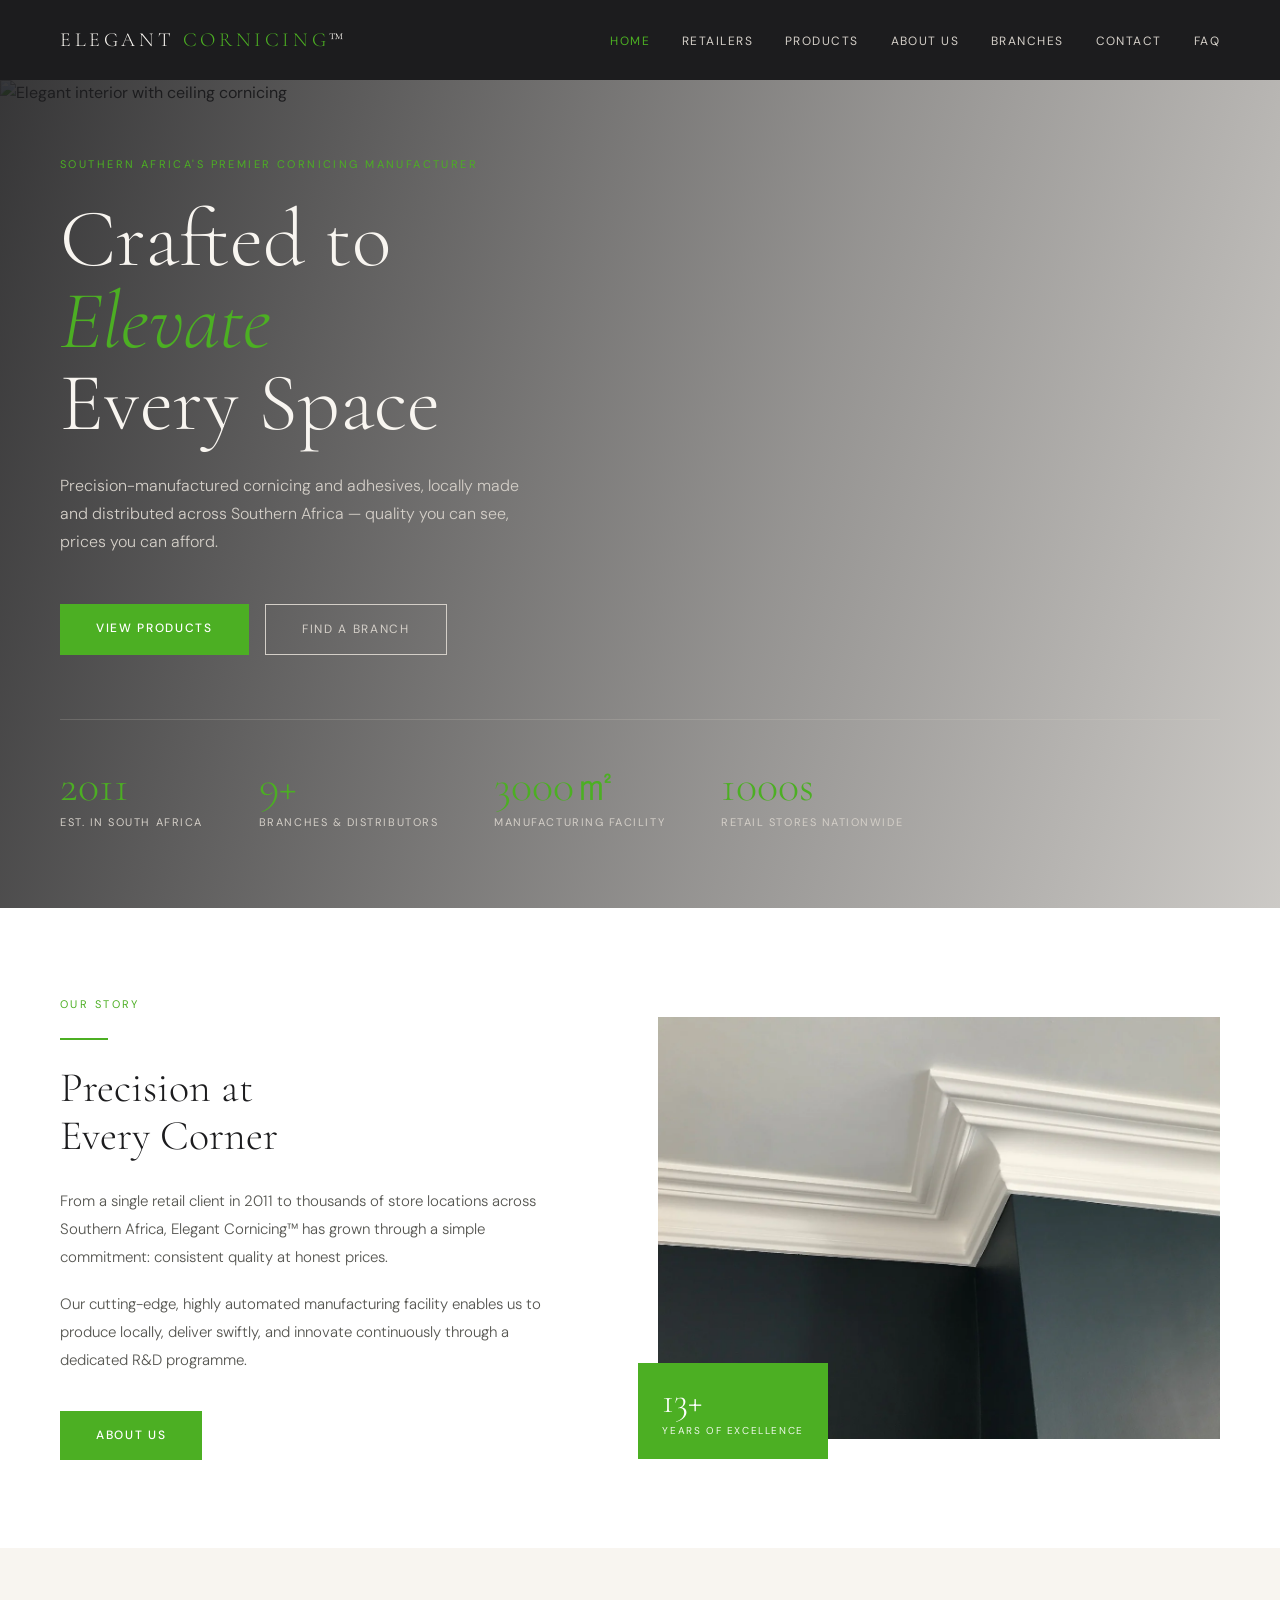
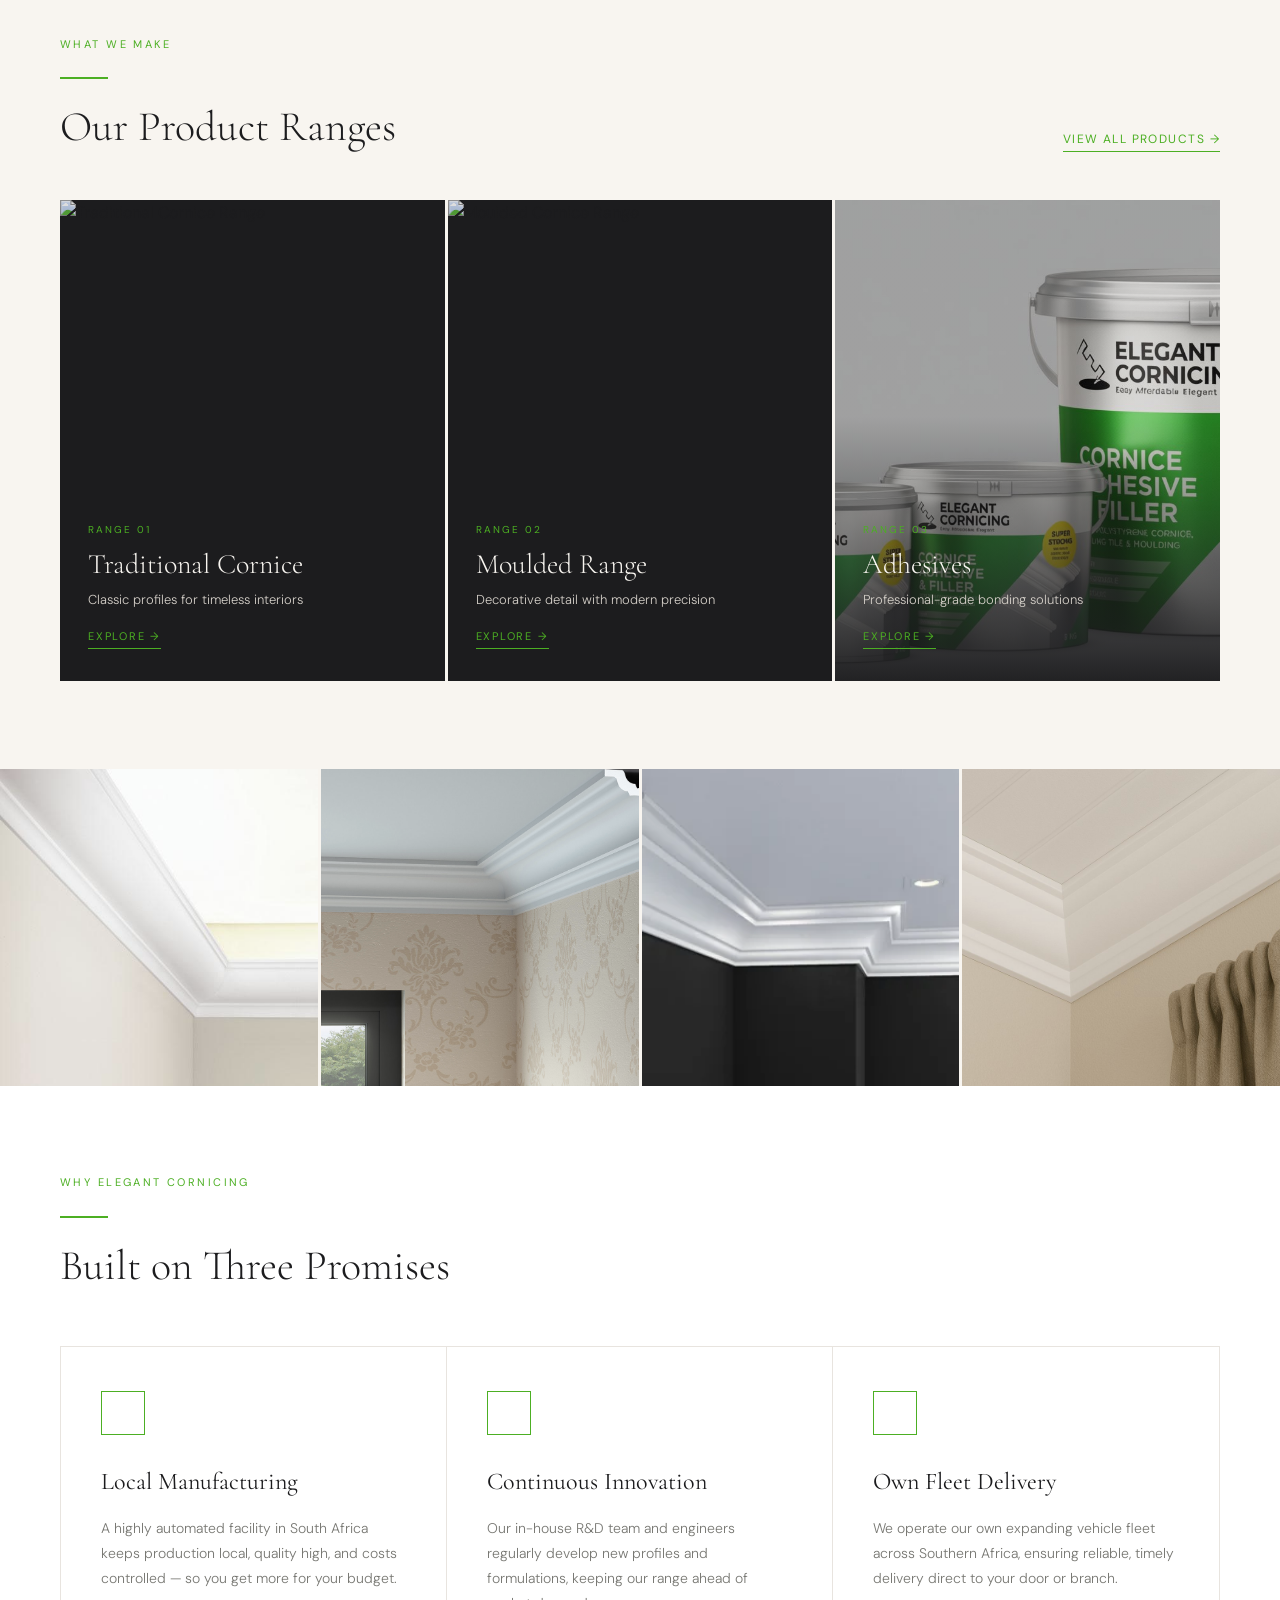
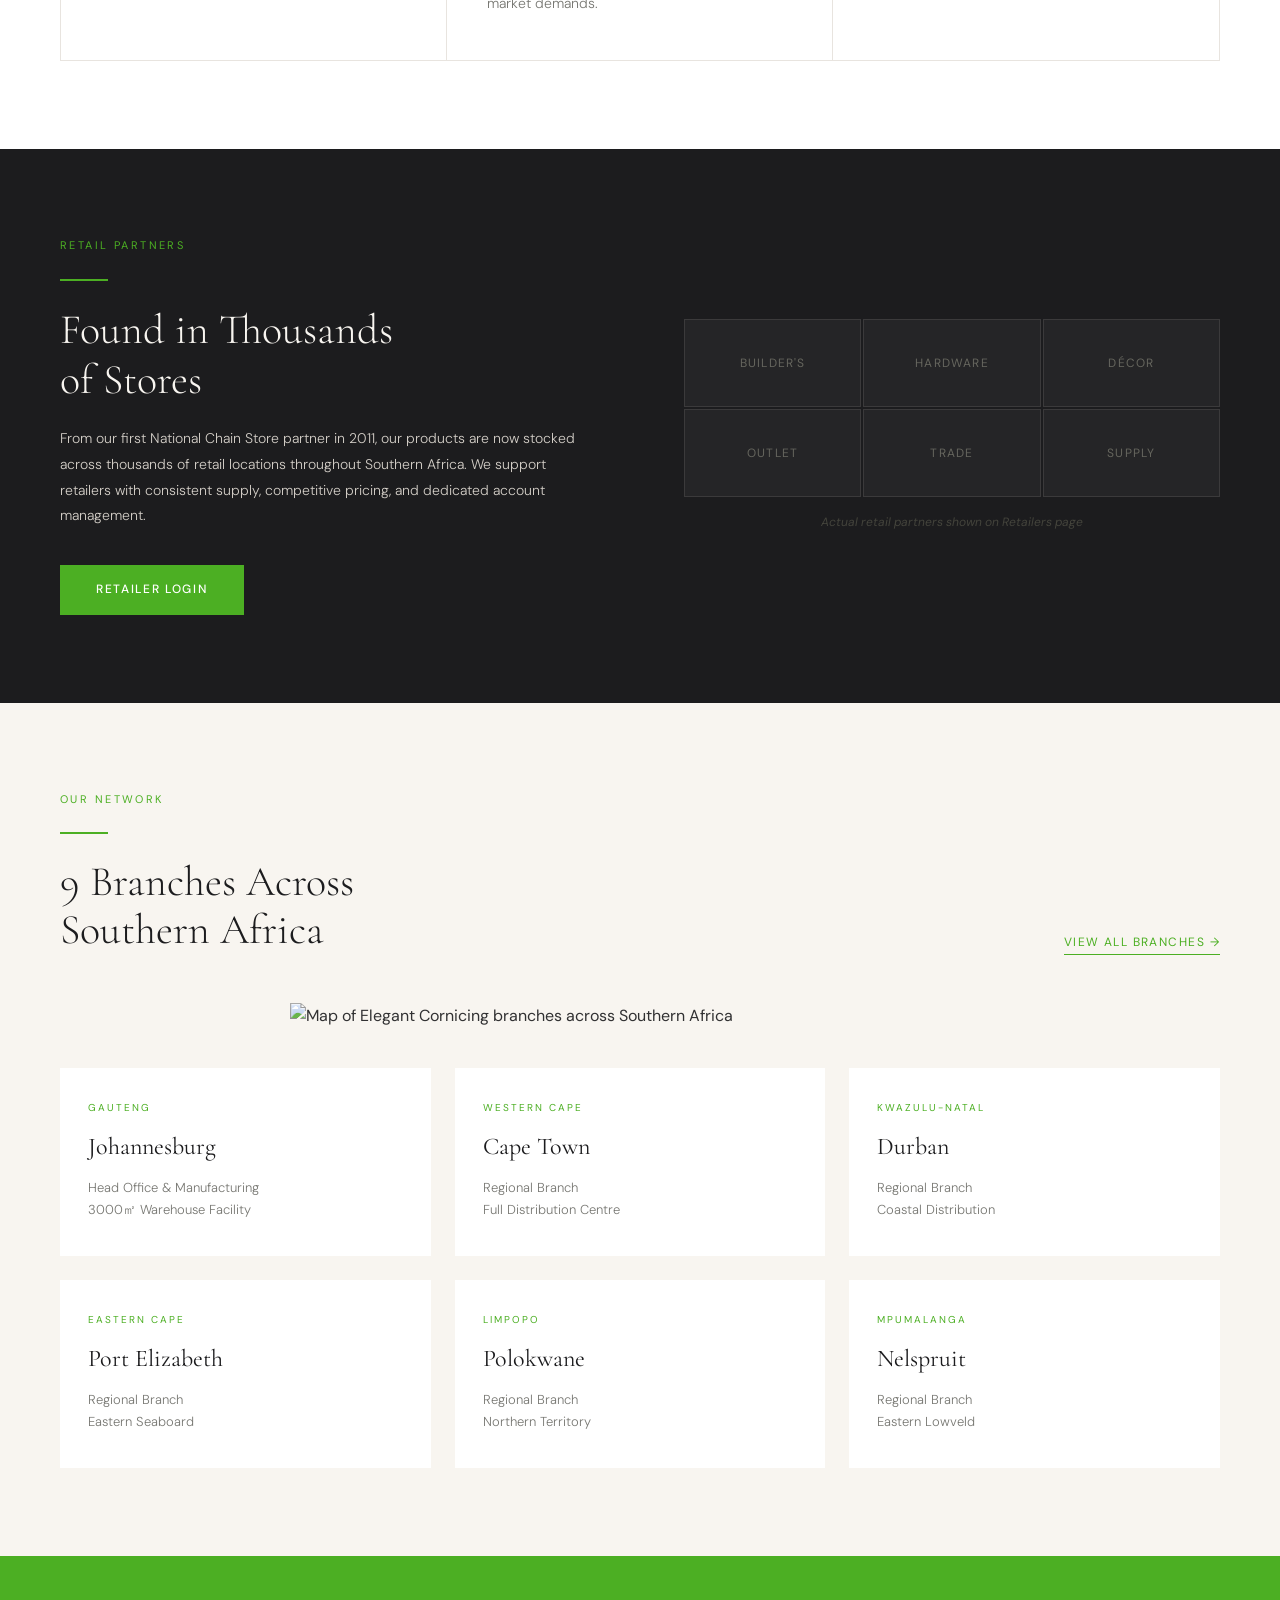
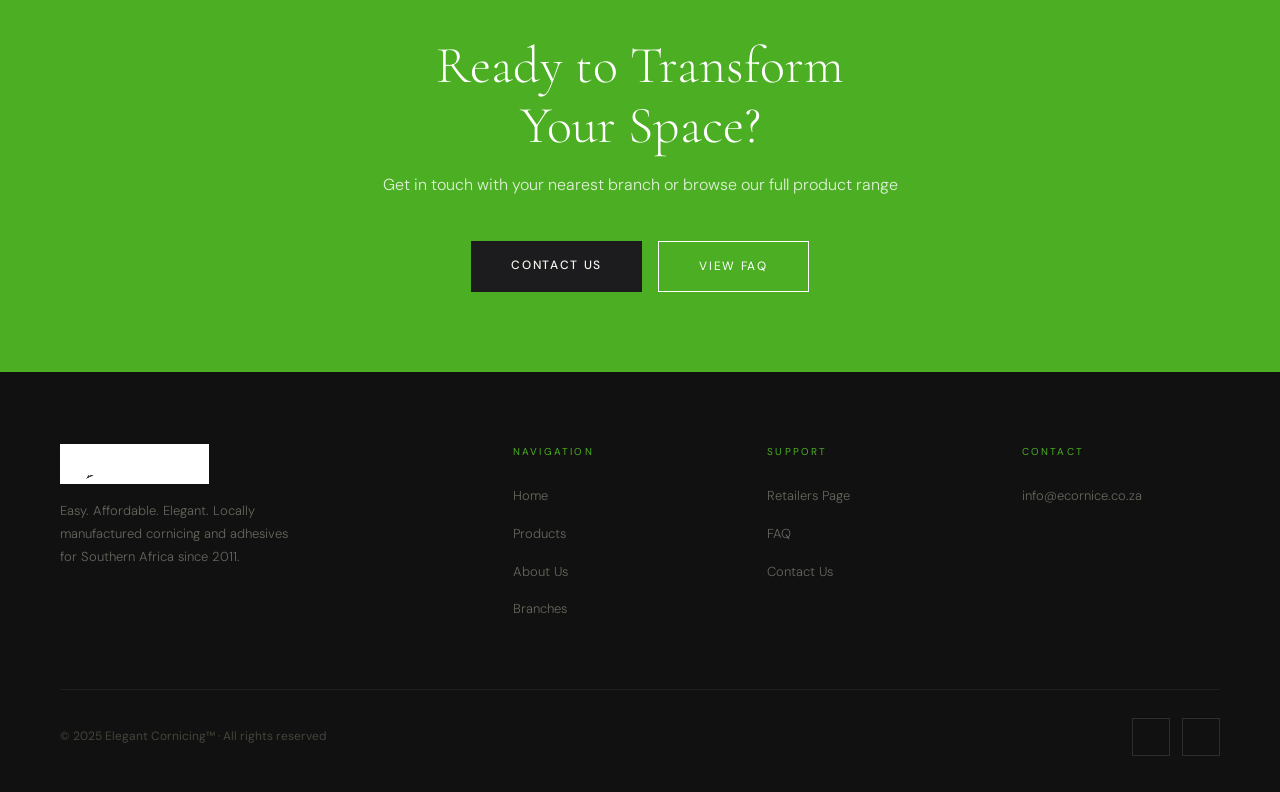
==== index.html @ cdc8ced7 "Add files via upload" ====
<!DOCTYPE html>
<html lang="en">
<head>
  <meta charset="UTF-8" />
  <meta name="viewport" content="width=device-width, initial-scale=1.0" />
  <title>Elegant Cornicing™ — Easy Affordable Elegant</title>
  <link rel="preconnect" href="https://fonts.googleapis.com" />
  <link rel="preconnect" href="https://fonts.gstatic.com" crossorigin />
  <link href="https://fonts.googleapis.com/css2?family=Cormorant+Garamond:ital,wght@0,300;0,400;0,600;1,300;1,400&family=DM+Sans:wght@300;400;500&display=swap" rel="stylesheet" />
  <link rel="stylesheet" href="https://cdn.jsdelivr.net/npm/@tabler/icons-webfont@latest/tabler-icons.min.css" />
  <style>
    *, *::before, *::after { box-sizing: border-box; margin: 0; padding: 0; }
    :root {
      --green: #4CAF23;
      --dark: #1C1C1E;
      --off-white: #F8F5F0;
      --stone: #D4CFC8;
      --muted: #777772;
      --subtle: #555550;
    }
    html { scroll-behavior: smooth; }
    body { font-family: 'DM Sans', sans-serif; color: var(--dark); background: var(--off-white); line-height: 1.6; }

    /* NAV */
    .ec-nav { background: var(--dark); display: flex; align-items: center; justify-content: space-between; padding: 0 60px; height: 72px; position: sticky; top: 0; z-index: 100; }
    .ec-logo { font-family: 'Cormorant Garamond', serif; color: var(--off-white); font-size: 20px; font-weight: 300; letter-spacing: 0.18em; text-transform: uppercase; text-decoration: none; }
    .ec-logo span { color: var(--green); }
    .ec-nav-links { display: flex; gap: 32px; list-style: none; }
    .ec-nav-links li a { color: var(--stone); font-size: 12px; letter-spacing: 0.12em; text-transform: uppercase; text-decoration: none; font-weight: 400; transition: color 0.2s; }
    .ec-nav-links li a:hover, .ec-nav-links li a.active { color: var(--green); }

    /* HERO */
    .ec-hero { position: relative; height: 92vh; min-height: 620px; overflow: hidden; }
    .ec-hero-img { position: absolute; inset: 0; width: 100%; height: 100%; object-fit: cover; object-position: center; }
    .ec-hero-overlay { position: absolute; inset: 0; background: linear-gradient(105deg, rgba(28,28,30,0.88) 0%, rgba(28,28,30,0.45) 60%, rgba(28,28,30,0.2) 100%); }
    .ec-hero-inner { position: relative; z-index: 1; height: 100%; display: flex; flex-direction: column; justify-content: center; padding: 0 60px; max-width: 1320px; }
    .ec-eyebrow { font-size: 11px; letter-spacing: 0.22em; text-transform: uppercase; color: var(--green); margin-bottom: 24px; }
    .ec-hero-title { font-family: 'Cormorant Garamond', serif; font-size: 82px; line-height: 1.0; color: var(--off-white); font-weight: 300; max-width: 680px; }
    .ec-hero-title em { font-style: italic; color: var(--green); }
    .ec-hero-sub { color: var(--stone); font-size: 16px; max-width: 480px; margin-top: 28px; line-height: 1.75; font-weight: 300; }
    .ec-hero-cta { display: flex; gap: 16px; margin-top: 48px; flex-wrap: wrap; }
    .ec-hero-stats { display: flex; gap: 56px; margin-top: 64px; padding-top: 44px; border-top: 1px solid rgba(212,207,200,0.2); flex-wrap: wrap; }
    .stat-num { font-family: 'Cormorant Garamond', serif; font-size: 44px; font-weight: 300; color: var(--green); line-height: 1; }
    .stat-lbl { font-size: 11px; letter-spacing: 0.14em; text-transform: uppercase; color: var(--stone); margin-top: 6px; }

    /* BUTTONS */
    .btn-primary { background: var(--green); color: #fff; padding: 15px 36px; font-size: 12px; letter-spacing: 0.14em; text-transform: uppercase; text-decoration: none; font-weight: 500; display: inline-block; font-family: 'DM Sans', sans-serif; transition: opacity 0.2s; }
    .btn-primary:hover { opacity: 0.88; }
    .btn-outline { border: 1px solid var(--stone); color: var(--stone); padding: 15px 36px; font-size: 12px; letter-spacing: 0.14em; text-transform: uppercase; text-decoration: none; font-weight: 400; display: inline-block; font-family: 'DM Sans', sans-serif; transition: border-color 0.2s, color 0.2s; }
    .btn-outline:hover { border-color: var(--green); color: var(--green); }
    .btn-dark { background: var(--dark); color: var(--off-white); padding: 15px 40px; font-size: 12px; letter-spacing: 0.14em; text-transform: uppercase; text-decoration: none; display: inline-block; font-family: 'DM Sans', sans-serif; font-weight: 500; transition: opacity 0.2s; }
    .btn-dark:hover { opacity: 0.85; }
    .btn-outline-white { border: 1px solid #fff; color: #fff; padding: 15px 40px; font-size: 12px; letter-spacing: 0.14em; text-transform: uppercase; text-decoration: none; display: inline-block; font-family: 'DM Sans', sans-serif; font-weight: 400; transition: opacity 0.2s; }
    .btn-outline-white:hover { opacity: 0.75; }

    /* SHARED */
    .section-wrap { max-width: 1200px; margin: 0 auto; }
    .divider-green { width: 48px; height: 2px; background: var(--green); margin-bottom: 24px; }
    .section-heading { font-family: 'Cormorant Garamond', serif; font-size: 42px; font-weight: 300; color: var(--dark); line-height: 1.15; }
    .link-green { font-size: 12px; letter-spacing: 0.12em; text-transform: uppercase; color: var(--green); text-decoration: none; border-bottom: 1px solid var(--green); padding-bottom: 2px; }

    /* INTRO */
    .ec-intro { background: #fff; padding: 88px 60px; }
    .ec-intro-inner { max-width: 1200px; margin: 0 auto; display: flex; gap: 88px; align-items: center; }
    .ec-intro-left { flex: 1; }
    .ec-intro-right { flex: 1.1; }
    .intro-body { font-size: 15px; color: var(--subtle); line-height: 1.85; font-weight: 300; }
    .intro-body + .intro-body { margin-top: 20px; }
    .intro-img-wrap { position: relative; }
    .intro-img { width: 100%; aspect-ratio: 4/3; object-fit: cover; display: block; }
    .intro-img-badge { position: absolute; bottom: -20px; left: -20px; background: var(--green); color: #fff; padding: 20px 24px; }
    .intro-img-badge-num { font-family: 'Cormorant Garamond', serif; font-size: 36px; font-weight: 300; line-height: 1; }
    .intro-img-badge-lbl { font-size: 10px; letter-spacing: 0.16em; text-transform: uppercase; margin-top: 4px; opacity: 0.9; }

    /* PRODUCTS */
    .ec-products { padding: 88px 60px 88px; background: var(--off-white); }
    .products-header { max-width: 1200px; margin: 0 auto 48px; display: flex; justify-content: space-between; align-items: flex-end; }
    .product-grid { max-width: 1200px; margin: 0 auto; display: grid; grid-template-columns: repeat(3, 1fr); gap: 3px; }
    .product-card { background: var(--dark); position: relative; overflow: hidden; cursor: pointer; }
    .product-card-img { width: 100%; aspect-ratio: 4/5; object-fit: cover; display: block; transition: transform 0.5s ease; }
    .product-card:hover .product-card-img { transform: scale(1.04); }
    .product-card-overlay { position: absolute; inset: 0; background: linear-gradient(to top, rgba(28,28,30,0.96) 0%, rgba(28,28,30,0.15) 55%); transition: background 0.3s; }
    .product-card:hover .product-card-overlay { background: linear-gradient(to top, rgba(28,28,30,0.98) 0%, rgba(28,28,30,0.3) 55%); }
    .product-card-content { position: absolute; bottom: 0; left: 0; right: 0; padding: 32px 28px; }
    .product-tag { font-size: 10px; letter-spacing: 0.2em; text-transform: uppercase; color: var(--green); margin-bottom: 10px; }
    .product-name { font-family: 'Cormorant Garamond', serif; font-size: 28px; font-weight: 300; color: var(--off-white); line-height: 1.2; }
    .product-desc { font-size: 13px; color: var(--stone); margin-top: 8px; line-height: 1.55; font-weight: 300; }
    .product-link { display: inline-block; margin-top: 18px; font-size: 11px; letter-spacing: 0.16em; text-transform: uppercase; color: var(--green); text-decoration: none; border-bottom: 1px solid var(--green); padding-bottom: 2px; }

    /* WHY US */
    .ec-why { background: #fff; padding: 88px 60px; }
    .why-grid { max-width: 1200px; margin: 56px auto 0; display: grid; grid-template-columns: repeat(3, 1fr); border: 1px solid #E8E4DF; }
    .why-item { padding: 44px 40px; border-right: 1px solid #E8E4DF; }
    .why-item:last-child { border-right: none; }
    .why-icon { width: 44px; height: 44px; border: 1px solid var(--green); display: flex; align-items: center; justify-content: center; margin-bottom: 28px; color: var(--green); font-size: 20px; }
    .why-heading { font-family: 'Cormorant Garamond', serif; font-size: 24px; font-weight: 400; color: var(--dark); margin-bottom: 14px; }
    .why-body { font-size: 14px; color: var(--muted); line-height: 1.8; font-weight: 300; }

    /* GALLERY STRIP */
    .ec-gallery { display: grid; grid-template-columns: repeat(4, 1fr); gap: 3px; }
    .gallery-img { width: 100%; aspect-ratio: 1/1; object-fit: cover; display: block; filter: grayscale(20%); transition: filter 0.3s, transform 0.4s; overflow: hidden; }
    .gallery-item { overflow: hidden; }
    .gallery-item:hover .gallery-img { filter: grayscale(0%); transform: scale(1.04); }

    /* RETAILERS */
    .ec-retailers { background: var(--dark); padding: 88px 60px; }
    .retailers-inner { max-width: 1200px; margin: 0 auto; display: flex; gap: 88px; align-items: center; }
    .retailers-left { flex: 1; }
    .retailers-heading { font-family: 'Cormorant Garamond', serif; font-size: 42px; font-weight: 300; color: var(--off-white); line-height: 1.2; margin-bottom: 20px; }
    .retailers-body { font-size: 14px; color: var(--stone); line-height: 1.85; font-weight: 300; margin-bottom: 36px; }
    .retailers-right { flex: 1; }
    .retailer-logos { display: grid; grid-template-columns: repeat(3, 1fr); gap: 2px; }
    .retailer-logo { background: rgba(255,255,255,0.04); border: 1px solid rgba(212,207,200,0.12); height: 88px; display: flex; align-items: center; justify-content: center; font-size: 12px; letter-spacing: 0.1em; text-transform: uppercase; color: #66665E; }
    .retailers-note { font-size: 12px; color: #44443C; margin-top: 16px; text-align: center; font-style: italic; }

    /* BRANCHES */
    .ec-branches { background: var(--off-white); padding: 88px 60px; }
    .branches-inner { max-width: 1200px; margin: 0 auto; }
    .branches-header { display: flex; justify-content: space-between; align-items: flex-end; margin-bottom: 48px; }
    .branches-map-wrap { position: relative; margin-bottom: 40px; }
    .branches-map { width: 100%; max-width: 700px; display: block; margin: 0 auto; opacity: 0.9; }
    .branches-grid { display: grid; grid-template-columns: repeat(3, 1fr); gap: 24px; }
    .branch-card { background: #fff; padding: 32px 28px; border-bottom: 2px solid transparent; transition: border-color 0.2s; }
    .branch-card:hover { border-bottom-color: var(--green); }
    .branch-region { font-size: 10px; letter-spacing: 0.2em; text-transform: uppercase; color: var(--green); margin-bottom: 12px; }
    .branch-city { font-family: 'Cormorant Garamond', serif; font-size: 24px; font-weight: 400; color: var(--dark); margin-bottom: 10px; }
    .branch-info { font-size: 13px; color: var(--muted); line-height: 1.75; font-weight: 300; }

    /* CTA */
    .ec-cta { background: var(--green); padding: 80px 60px; text-align: center; }
    .cta-heading { font-family: 'Cormorant Garamond', serif; font-size: 52px; font-weight: 300; color: #fff; margin-bottom: 16px; line-height: 1.15; }
    .cta-sub { font-size: 16px; color: rgba(255,255,255,0.82); margin-bottom: 44px; font-weight: 300; }
    .cta-btns { display: flex; gap: 16px; justify-content: center; flex-wrap: wrap; }

    /* FOOTER */
    .ec-footer { background: #111111; padding: 72px 60px 36px; }
    .footer-top { max-width: 1200px; margin: 0 auto 56px; display: grid; grid-template-columns: 2fr 1fr 1fr 1fr; gap: 56px; }
    .footer-logo { font-family: 'Cormorant Garamond', serif; color: var(--off-white); font-size: 18px; font-weight: 300; letter-spacing: 0.18em; text-transform: uppercase; margin-bottom: 16px; }
    .footer-logo span { color: var(--green); }
    .footer-tagline { font-size: 13px; color: #66665E; line-height: 1.75; font-weight: 300; max-width: 240px; }
    .footer-col-title { font-size: 10px; letter-spacing: 0.22em; text-transform: uppercase; color: var(--green); margin-bottom: 22px; }
    .footer-links { list-style: none; }
    .footer-links li { margin-bottom: 12px; }
    .footer-links li a { font-size: 13px; color: #66665E; text-decoration: none; font-weight: 300; transition: color 0.2s; }
    .footer-links li a:hover { color: var(--stone); }
    .footer-bottom { max-width: 1200px; margin: 0 auto; border-top: 1px solid rgba(212,207,200,0.08); padding-top: 28px; display: flex; justify-content: space-between; align-items: center; }
    .footer-copy { font-size: 12px; color: #44443C; }
    .footer-social { display: flex; gap: 12px; }
    .social-btn { width: 38px; height: 38px; border: 1px solid rgba(212,207,200,0.15); display: flex; align-items: center; justify-content: center; color: #66665E; text-decoration: none; font-size: 16px; transition: border-color 0.2s, color 0.2s; }
    .social-btn:hover { border-color: var(--green); color: var(--green); }

    /* RESPONSIVE */
    @media (max-width: 900px) {
      .ec-nav { padding: 0 24px; }
      .ec-nav-links { display: none; }
      .ec-hero-inner, .ec-intro, .ec-products, .ec-why, .ec-retailers, .ec-branches, .ec-cta, .ec-footer { padding-left: 24px; padding-right: 24px; }
      .ec-hero-title { font-size: 48px; }
      .ec-intro-inner, .retailers-inner { flex-direction: column; gap: 40px; }
      .intro-img-badge { left: 0; bottom: -16px; }
      .product-grid, .why-grid, .branches-grid, .footer-top { grid-template-columns: 1fr; }
      .ec-gallery { grid-template-columns: repeat(2, 1fr); }
      .footer-top { gap: 32px; }
      .why-item { border-right: none; border-bottom: 1px solid #E8E4DF; }
      .why-item:last-child { border-bottom: none; }
      .ec-hero-stats { gap: 32px; }
      .products-header, .branches-header { flex-direction: column; align-items: flex-start; gap: 16px; }
    }
  </style>
  <link rel="stylesheet" href="style.css" />
</head>
<body>

  <!-- NAV -->
  <nav class="ec-nav">
    <a href="#" class="ec-logo">Elegant <span>Cornicing</span>™</a>
    <ul class="ec-nav-links">
      <li><a href="#" class="active">Home</a></li>
      <li><a href="retailers.html">Retailers</a></li>
      <li><a href="products.html">Products</a></li>
      <li><a href="about.html">About Us</a></li>
      <li><a href="branches.html">Branches</a></li>
      <li><a href="contact.html">Contact</a></li>
      <li><a href="faq.html">FAQ</a></li>
    </ul>
  </nav>

  <!-- HERO -->
  <section class="ec-hero">
    <img
      class="ec-hero-img"
      src="https://images.unsplash.com/photo-1600585154340-be6161a56a0c?w=1800&auto=format&fit=crop&q=80"
      alt="Elegant interior with ceiling cornicing"
    />
    <div class="ec-hero-overlay"></div>
    <div class="ec-hero-inner">
      <p class="ec-eyebrow">Southern Africa's Premier Cornicing Manufacturer</p>
      <h1 class="ec-hero-title">Crafted to<br><em>Elevate</em><br>Every Space</h1>
      <p class="ec-hero-sub">Precision-manufactured cornicing and adhesives, locally made and distributed across Southern Africa — quality you can see, prices you can afford.</p>
      <div class="ec-hero-cta">
        <a href="products.html" class="btn-primary">View Products</a>
        <a href="branches.html" class="btn-outline">Find a Branch</a>
      </div>
      <div class="ec-hero-stats">
        <div>
          <div class="stat-num">2011</div>
          <div class="stat-lbl">Est. in South Africa</div>
        </div>
        <div>
          <div class="stat-num">9+</div>
          <div class="stat-lbl">Branches &amp; Distributors</div>
        </div>
        <div>
          <div class="stat-num">3000㎡</div>
          <div class="stat-lbl">Manufacturing Facility</div>
        </div>
        <div>
          <div class="stat-num">1000s</div>
          <div class="stat-lbl">Retail Stores Nationwide</div>
        </div>
      </div>
    </div>
  </section>

  <!-- INTRO -->
  <section class="ec-intro">
    <div class="ec-intro-inner">
      <div class="ec-intro-left">
        <p class="ec-eyebrow">Our Story</p>
        <div class="divider-green"></div>
        <h2 class="section-heading" style="margin-bottom:28px;">Precision at<br>Every Corner</h2>
        <p class="intro-body">From a single retail client in 2011 to thousands of store locations across Southern Africa, Elegant Cornicing™ has grown through a simple commitment: consistent quality at honest prices.</p>
        <p class="intro-body">Our cutting-edge, highly automated manufacturing facility enables us to produce locally, deliver swiftly, and innovate continuously through a dedicated R&amp;D programme.</p>
        <a href="about.html" class="btn-primary" style="margin-top:36px;">About Us</a>
      </div>
      <div class="ec-intro-right">
        <div class="intro-img-wrap">
          <img
            class="intro-img"
            src="coving.webp"
            alt="Interior ceiling cornicing detail"
          />
          <div class="intro-img-badge">
            <div class="intro-img-badge-num">13+</div>
            <div class="intro-img-badge-lbl">Years of Excellence</div>
          </div>
        </div>
      </div>
    </div>
  </section>

  <!-- PRODUCTS -->
  <section class="ec-products">
    <div class="products-header">
      <div>
        <p class="ec-eyebrow">What We Make</p>
        <div class="divider-green"></div>
        <h2 class="section-heading">Our Product Ranges</h2>
      </div>
      <a href="products.html" class="link-green">View all products →</a>
    </div>
    <div class="product-grid">
      <!-- Traditional Range — real site image -->
      <div class="product-card">
        <img
          class="product-card-img"
          src="https://ecornice.co.za/wp-content/uploads/2020/04/PR05-1024x764.jpg"
          alt="Traditional Cornice Range"
        />
        <div class="product-card-overlay"></div>
        <div class="product-card-content">
          <div class="product-tag">Range 01</div>
          <div class="product-name">Traditional Cornice</div>
          <div class="product-desc">Classic profiles for timeless interiors</div>
          <a href="products.html" class="product-link">Explore →</a>
        </div>
      </div>
      <!-- Moulded Range — real site image -->
      <div class="product-card">
        <img
          class="product-card-img"
          src="https://ecornice.co.za/wp-content/uploads/2020/05/M10-1024x764.jpg"
          alt="Moulded Cornice Range"
        />
        <div class="product-card-overlay"></div>
        <div class="product-card-content">
          <div class="product-tag">Range 02</div>
          <div class="product-name">Moulded Range</div>
          <div class="product-desc">Decorative detail with modern precision</div>
          <a href="products.html" class="product-link">Explore →</a>
        </div>
      </div>
      <!-- Adhesives — Unsplash placeholder -->
      <div class="product-card">
        <img
          class="product-card-img"
          src="adhesive-mockup.png"
          alt="Professional adhesives"
        />
        <div class="product-card-overlay"></div>
        <div class="product-card-content">
          <div class="product-tag">Range 03</div>
          <div class="product-name">Adhesives</div>
          <div class="product-desc">Professional-grade bonding solutions</div>
          <a href="products.html" class="product-link">Explore →</a>
        </div>
      </div>
    </div>
  </section>

  <!-- GALLERY STRIP -->
  <div class="ec-gallery">
    <div class="gallery-item">
      <img class="gallery-img" src="gallery1.jpg" alt="Interior detail" />
    </div>
    <div class="gallery-item">
      <img class="gallery-img" src="gallery2.jpg" alt="Elegant room interior" />
    </div>
    <div class="gallery-item">
      <img class="gallery-img" src="gallery3.webp" alt="Ceiling architectural detail" />
    </div>
    <div class="gallery-item">
      <img class="gallery-img" src="gallery4.png" alt="Modern home interior" />
    </div>
  </div>

  <!-- WHY US -->
  <section class="ec-why">
    <div class="section-wrap">
      <p class="ec-eyebrow">Why Elegant Cornicing</p>
      <div class="divider-green"></div>
      <h2 class="section-heading">Built on Three Promises</h2>
    </div>
    <div class="why-grid">
      <div class="why-item">
        <div class="why-icon"><i class="ti ti-building-factory" aria-hidden="true"></i></div>
        <div class="why-heading">Local Manufacturing</div>
        <div class="why-body">A highly automated facility in South Africa keeps production local, quality high, and costs controlled — so you get more for your budget.</div>
      </div>
      <div class="why-item">
        <div class="why-icon"><i class="ti ti-rosette" aria-hidden="true"></i></div>
        <div class="why-heading">Continuous Innovation</div>
        <div class="why-body">Our in-house R&amp;D team and engineers regularly develop new profiles and formulations, keeping our range ahead of market demands.</div>
      </div>
      <div class="why-item">
        <div class="why-icon"><i class="ti ti-truck-delivery" aria-hidden="true"></i></div>
        <div class="why-heading">Own Fleet Delivery</div>
        <div class="why-body">We operate our own expanding vehicle fleet across Southern Africa, ensuring reliable, timely delivery direct to your door or branch.</div>
      </div>
    </div>
  </section>

  <!-- RETAILERS -->
  <section class="ec-retailers">
    <div class="retailers-inner">
      <div class="retailers-left">
        <p class="ec-eyebrow">Retail Partners</p>
        <div class="divider-green"></div>
        <h2 class="retailers-heading">Found in Thousands<br>of Stores</h2>
        <p class="retailers-body">From our first National Chain Store partner in 2011, our products are now stocked across thousands of retail locations throughout Southern Africa. We support retailers with consistent supply, competitive pricing, and dedicated account management.</p>
        <a href="retailers.html" class="btn-primary">Retailer Login</a>
      </div>
      <div class="retailers-right">
        <div class="retailer-logos">
          <div class="retailer-logo">Builder's</div>
          <div class="retailer-logo">Hardware</div>
          <div class="retailer-logo">Décor</div>
          <div class="retailer-logo">Outlet</div>
          <div class="retailer-logo">Trade</div>
          <div class="retailer-logo">Supply</div>
        </div>
        <p class="retailers-note">Actual retail partners shown on Retailers page</p>
      </div>
    </div>
  </section>

  <!-- BRANCHES -->
  <section class="ec-branches">
    <div class="branches-inner">
      <div class="branches-header">
        <div>
          <p class="ec-eyebrow">Our Network</p>
          <div class="divider-green"></div>
          <h2 class="section-heading">9 Branches Across<br>Southern Africa</h2>
        </div>
        <a href="branches.html" class="link-green">View all branches →</a>
      </div>
      <div class="branches-map-wrap">
        <img
          class="branches-map"
          src="https://ecornice.co.za/wp-content/uploads/2020/04/Map-Of-branches.png"
          alt="Map of Elegant Cornicing branches across Southern Africa"
        />
      </div>
      <div class="branches-grid">
        <div class="branch-card">
          <div class="branch-region">Gauteng</div>
          <div class="branch-city">Johannesburg</div>
          <div class="branch-info">Head Office &amp; Manufacturing<br>3000㎡ Warehouse Facility</div>
        </div>
        <div class="branch-card">
          <div class="branch-region">Western Cape</div>
          <div class="branch-city">Cape Town</div>
          <div class="branch-info">Regional Branch<br>Full Distribution Centre</div>
        </div>
        <div class="branch-card">
          <div class="branch-region">KwaZulu-Natal</div>
          <div class="branch-city">Durban</div>
          <div class="branch-info">Regional Branch<br>Coastal Distribution</div>
        </div>
        <div class="branch-card">
          <div class="branch-region">Eastern Cape</div>
          <div class="branch-city">Port Elizabeth</div>
          <div class="branch-info">Regional Branch<br>Eastern Seaboard</div>
        </div>
        <div class="branch-card">
          <div class="branch-region">Limpopo</div>
          <div class="branch-city">Polokwane</div>
          <div class="branch-info">Regional Branch<br>Northern Territory</div>
        </div>
        <div class="branch-card">
          <div class="branch-region">Mpumalanga</div>
          <div class="branch-city">Nelspruit</div>
          <div class="branch-info">Regional Branch<br>Eastern Lowveld</div>
        </div>
      </div>
    </div>
  </section>

  <!-- CTA BAND -->
  <section class="ec-cta">
    <h2 class="cta-heading">Ready to Transform<br>Your Space?</h2>
    <p class="cta-sub">Get in touch with your nearest branch or browse our full product range</p>
    <div class="cta-btns">
      <a href="contact.html" class="btn-dark">Contact Us</a>
      <a href="faq.html" class="btn-outline-white">View FAQ</a>
    </div>
  </section>

  <!-- FOOTER -->
  <footer class="ec-footer">
    <div class="footer-top">
      <div>
        <div class="footer-logo"><img src="logo.png" alt="Elegant Cornicing™" style="height:40px;width:auto;filter:invert(1) brightness(1.5);display:block;margin-bottom:4px;" /></div>
        <p class="footer-tagline">Easy. Affordable. Elegant. Locally manufactured cornicing and adhesives for Southern Africa since 2011.</p>
      </div>
      <div>
        <div class="footer-col-title">Navigation</div>
        <ul class="footer-links">
          <li><a href="#">Home</a></li>
          <li><a href="products.html">Products</a></li>
          <li><a href="about.html">About Us</a></li>
          <li><a href="branches.html">Branches</a></li>
        </ul>
      </div>
      <div>
        <div class="footer-col-title">Support</div>
        <ul class="footer-links">
          <li><a href="retailers.html">Retailers Page</a></li>
          <li><a href="faq.html">FAQ</a></li>
          <li><a href="contact.html">Contact Us</a></li>
        </ul>
      </div>
      <div>
        <div class="footer-col-title">Contact</div>
        <ul class="footer-links">
          <li><a href="mailto:info@ecornice.co.za">info@ecornice.co.za</a></li>
        </ul>
      </div>
    </div>
    <div class="footer-bottom">
      <div class="footer-copy">© 2025 Elegant Cornicing™ · All rights reserved</div>
      <div class="footer-social">
        <a href="https://www.facebook.com/Elegant-Cornicing-133213743366721/" class="social-btn" target="_blank" rel="noopener" aria-label="Facebook">
          <i class="ti ti-brand-facebook" aria-hidden="true"></i>
        </a>
        <a href="#" class="social-btn" aria-label="Instagram">
          <i class="ti ti-brand-instagram" aria-hidden="true"></i>
        </a>
      </div>
    </div>
  </footer>

</body>
</html>
---- style.css ----
@import url('https://fonts.googleapis.com/css2?family=Cormorant+Garamond:ital,wght@0,300;0,400;0,600;1,300;1,400&family=DM+Sans:wght@300;400;500&display=swap');

*, *::before, *::after { box-sizing: border-box; margin: 0; padding: 0; }

:root {
  --green: #4CAF23;
  --dark: #1C1C1E;
  --off-white: #F8F5F0;
  --stone: #D4CFC8;
  --muted: #777772;
  --subtle: #555550;
  --white: #ffffff;
  --border: #E8E4DF;
}

html { scroll-behavior: smooth; }
body { font-family: 'DM Sans', sans-serif; color: var(--dark); background: var(--off-white); line-height: 1.6; }

/* ── NAV ── */
.ec-nav {
  background: var(--dark);
  display: flex;
  align-items: center;
  justify-content: space-between;
  padding: 0 60px;
  height: 80px;
  position: sticky;
  top: 0;
  z-index: 100;
}
.ec-logo {
  font-family: 'Cormorant Garamond', serif;
  color: var(--off-white);
  font-size: 20px;
  font-weight: 300;
  letter-spacing: 0.18em;
  text-transform: uppercase;
  text-decoration: none;
  white-space: nowrap;
}
.ec-logo span { color: var(--green); }
.ec-nav-links { display: flex; gap: 32px; list-style: none; }
.ec-nav-links li a {
  color: var(--stone);
  font-size: 12px;
  letter-spacing: 0.12em;
  text-transform: uppercase;
  text-decoration: none;
  font-weight: 400;
  transition: color 0.2s;
}
.ec-nav-links li a:hover,
.ec-nav-links li a.active { color: var(--green); }

/* ── PAGE HERO BANNER ── */
.page-hero {
  background: var(--dark);
  position: relative;
  padding: 80px 60px 72px;
  overflow: hidden;
}
.page-hero-bg {
  position: absolute;
  inset: 0;
  opacity: 0.05;
  background-image:
    repeating-linear-gradient(0deg, transparent, transparent 39px, var(--green) 39px, var(--green) 40px),
    repeating-linear-gradient(90deg, transparent, transparent 39px, var(--green) 39px, var(--green) 40px);
}
.page-hero-inner { position: relative; z-index: 1; max-width: 1200px; margin: 0 auto; }
.page-hero-eyebrow {
  font-size: 11px;
  letter-spacing: 0.22em;
  text-transform: uppercase;
  color: var(--green);
  margin-bottom: 20px;
}
.page-hero-title {
  font-family: 'Cormorant Garamond', serif;
  font-size: 60px;
  line-height: 1.05;
  color: var(--off-white);
  font-weight: 300;
  max-width: 700px;
}
.page-hero-sub {
  color: var(--stone);
  font-size: 15px;
  max-width: 540px;
  margin-top: 20px;
  line-height: 1.75;
  font-weight: 300;
}

/* ── SHARED UTILS ── */
.section-wrap { max-width: 1200px; margin: 0 auto; }
.divider-green { width: 48px; height: 2px; background: var(--green); margin-bottom: 24px; }
.section-heading {
  font-family: 'Cormorant Garamond', serif;
  font-size: 42px;
  font-weight: 300;
  color: var(--dark);
  line-height: 1.15;
}
.eyebrow {
  font-size: 11px;
  letter-spacing: 0.22em;
  text-transform: uppercase;
  color: var(--green);
  margin-bottom: 20px;
}
.link-green {
  font-size: 12px;
  letter-spacing: 0.12em;
  text-transform: uppercase;
  color: var(--green);
  text-decoration: none;
  border-bottom: 1px solid var(--green);
  padding-bottom: 2px;
}

/* ── BUTTONS ── */
.btn-primary {
  background: var(--green);
  color: #fff;
  padding: 15px 36px;
  font-size: 12px;
  letter-spacing: 0.14em;
  text-transform: uppercase;
  text-decoration: none;
  font-weight: 500;
  display: inline-block;
  font-family: 'DM Sans', sans-serif;
  transition: opacity 0.2s;
  border: none;
  cursor: pointer;
}
.btn-primary:hover { opacity: 0.88; }

.btn-dark {
  background: var(--dark);
  color: var(--off-white);
  padding: 15px 40px;
  font-size: 12px;
  letter-spacing: 0.14em;
  text-transform: uppercase;
  text-decoration: none;
  display: inline-block;
  font-family: 'DM Sans', sans-serif;
  font-weight: 500;
  transition: opacity 0.2s;
  border: none;
  cursor: pointer;
}
.btn-dark:hover { opacity: 0.85; }

.btn-outline-white {
  border: 1px solid #fff;
  color: #fff;
  padding: 15px 40px;
  font-size: 12px;
  letter-spacing: 0.14em;
  text-transform: uppercase;
  text-decoration: none;
  display: inline-block;
  font-family: 'DM Sans', sans-serif;
  font-weight: 400;
  transition: opacity 0.2s;
  background: none;
  cursor: pointer;
}
.btn-outline-white:hover { opacity: 0.75; }

/* ── CTA BAND ── */
.ec-cta { background: var(--green); padding: 80px 60px; text-align: center; }
.cta-heading {
  font-family: 'Cormorant Garamond', serif;
  font-size: 52px;
  font-weight: 300;
  color: #fff;
  margin-bottom: 16px;
  line-height: 1.15;
}
.cta-sub { font-size: 16px; color: rgba(255,255,255,0.82); margin-bottom: 44px; font-weight: 300; }
.cta-btns { display: flex; gap: 16px; justify-content: center; flex-wrap: wrap; }

/* ── FOOTER ── */
.ec-footer { background: #111111; padding: 72px 60px 36px; }
.footer-top {
  max-width: 1200px;
  margin: 0 auto 56px;
  display: grid;
  grid-template-columns: 2fr 1fr 1fr 1fr;
  gap: 56px;
}
.footer-logo {
  font-family: 'Cormorant Garamond', serif;
  color: var(--off-white);
  font-size: 18px;
  font-weight: 300;
  letter-spacing: 0.18em;
  text-transform: uppercase;
  margin-bottom: 16px;
}
.footer-logo span { color: var(--green); }
.footer-tagline { font-size: 13px; color: #66665E; line-height: 1.75; font-weight: 300; max-width: 240px; }
.footer-col-title { font-size: 10px; letter-spacing: 0.22em; text-transform: uppercase; color: var(--green); margin-bottom: 22px; }
.footer-links { list-style: none; }
.footer-links li { margin-bottom: 12px; }
.footer-links li a { font-size: 13px; color: #66665E; text-decoration: none; font-weight: 300; transition: color 0.2s; }
.footer-links li a:hover { color: var(--stone); }
.footer-bottom {
  max-width: 1200px;
  margin: 0 auto;
  border-top: 1px solid rgba(212,207,200,0.08);
  padding-top: 28px;
  display: flex;
  justify-content: space-between;
  align-items: center;
}
.footer-copy { font-size: 12px; color: #44443C; }
.footer-social { display: flex; gap: 12px; }
.social-btn {
  width: 38px;
  height: 38px;
  border: 1px solid rgba(212,207,200,0.15);
  display: flex;
  align-items: center;
  justify-content: center;
  color: #66665E;
  text-decoration: none;
  font-size: 16px;
  transition: border-color 0.2s, color 0.2s;
}
.social-btn:hover { border-color: var(--green); color: var(--green); }

/* ── RESPONSIVE ── */
@media (max-width: 900px) {
  .ec-nav { padding: 0 24px; }
  .ec-nav-links { display: none; }
  .page-hero { padding: 56px 24px 48px; }
  .page-hero-title { font-size: 40px; }
  .ec-cta { padding: 56px 24px; }
  .ec-footer { padding: 48px 24px 28px; }
  .footer-top { grid-template-columns: 1fr 1fr; gap: 32px; }
  .section-heading { font-size: 32px; }
}

/* ── LOGO IMAGE ── */
.ec-logo-img {
  height: 48px;
  width: auto;
  display: block;
  filter: invert(1) brightness(2);
  transition: opacity 0.2s;
}
.ec-logo-img:hover { opacity: 0.85; }
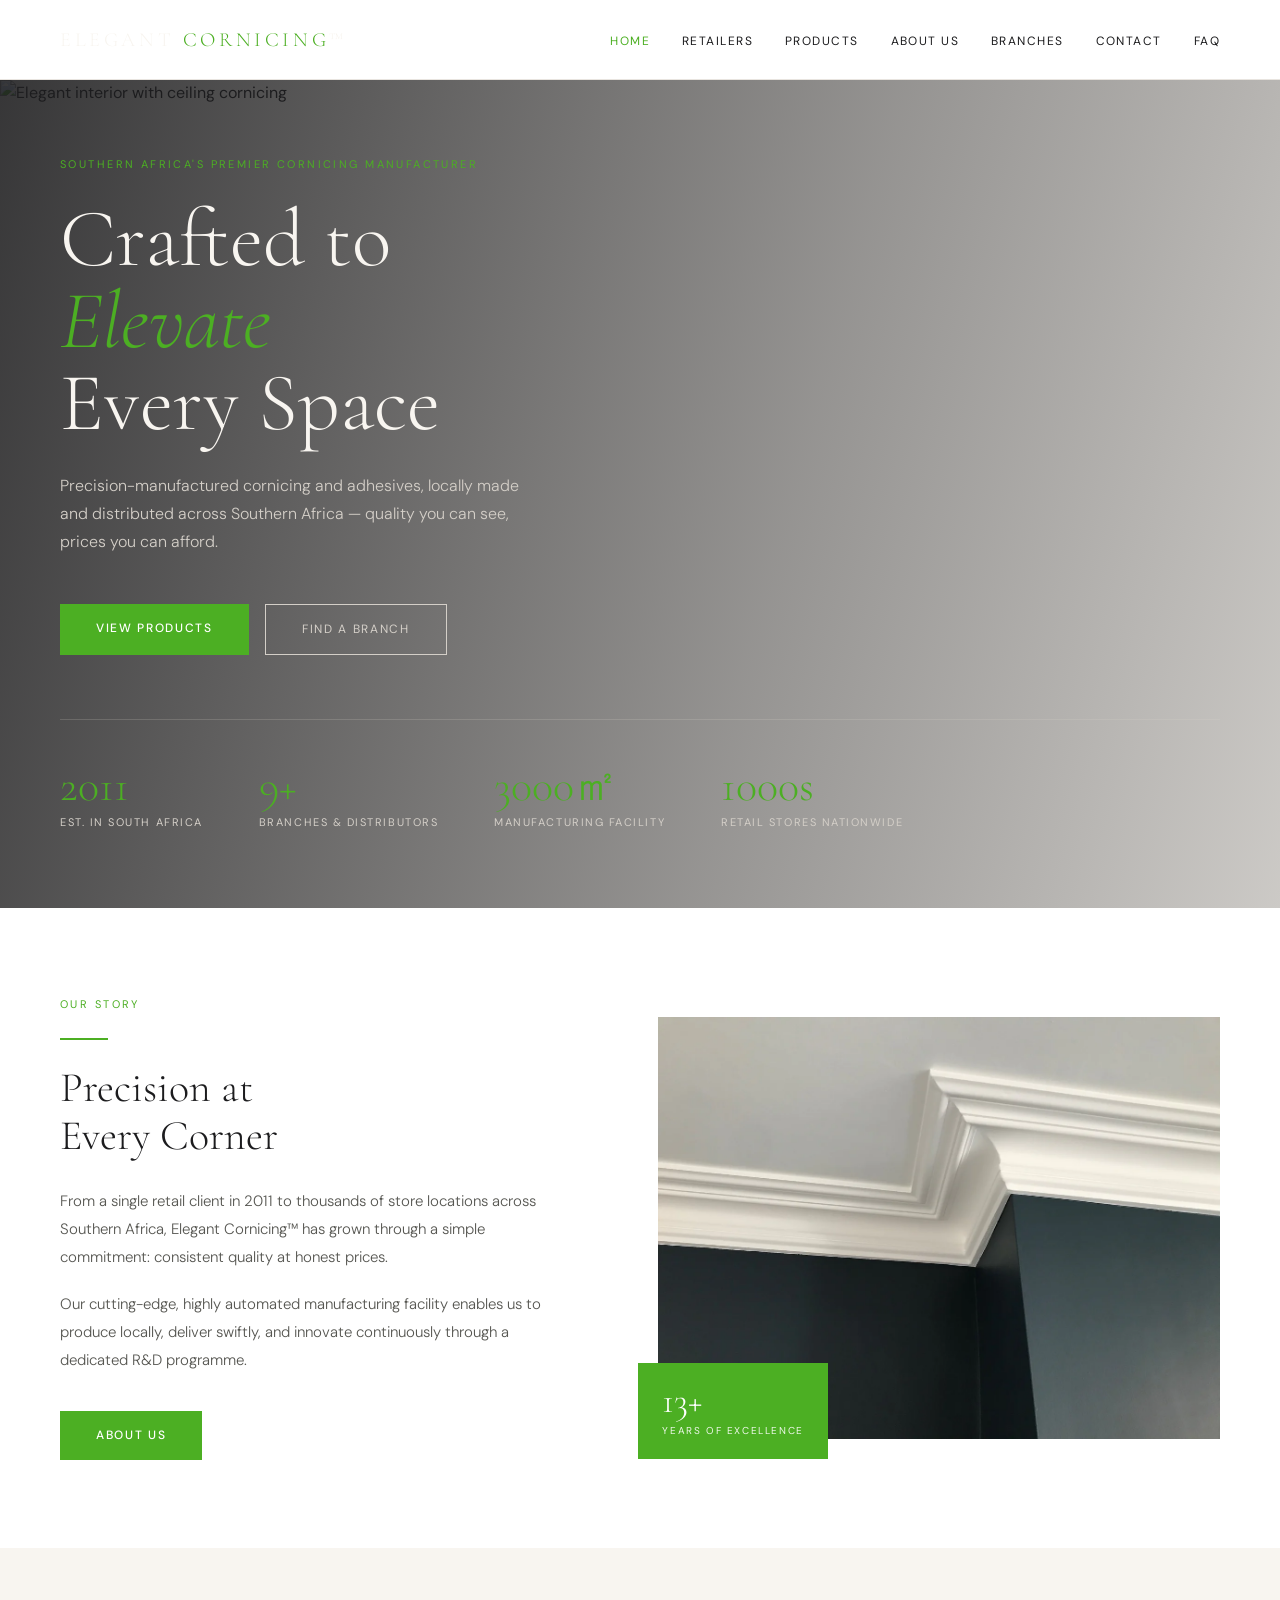
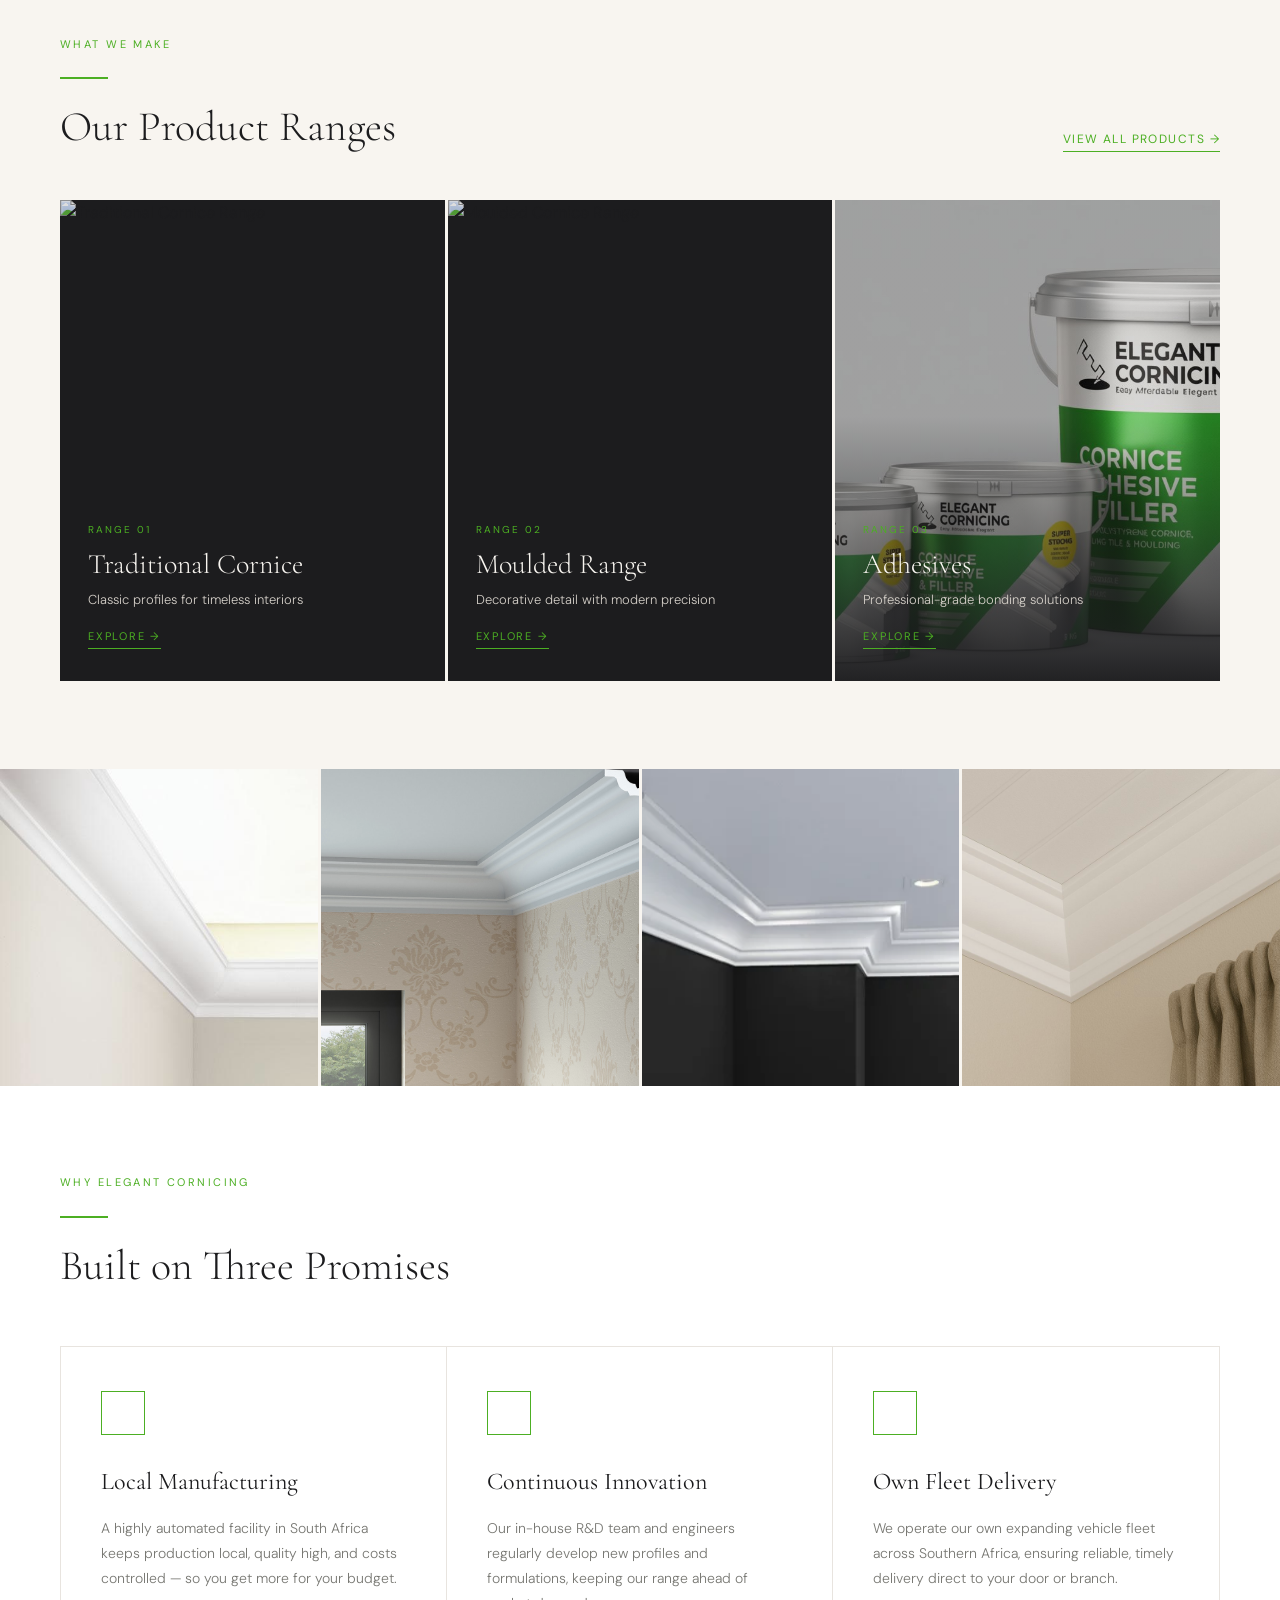
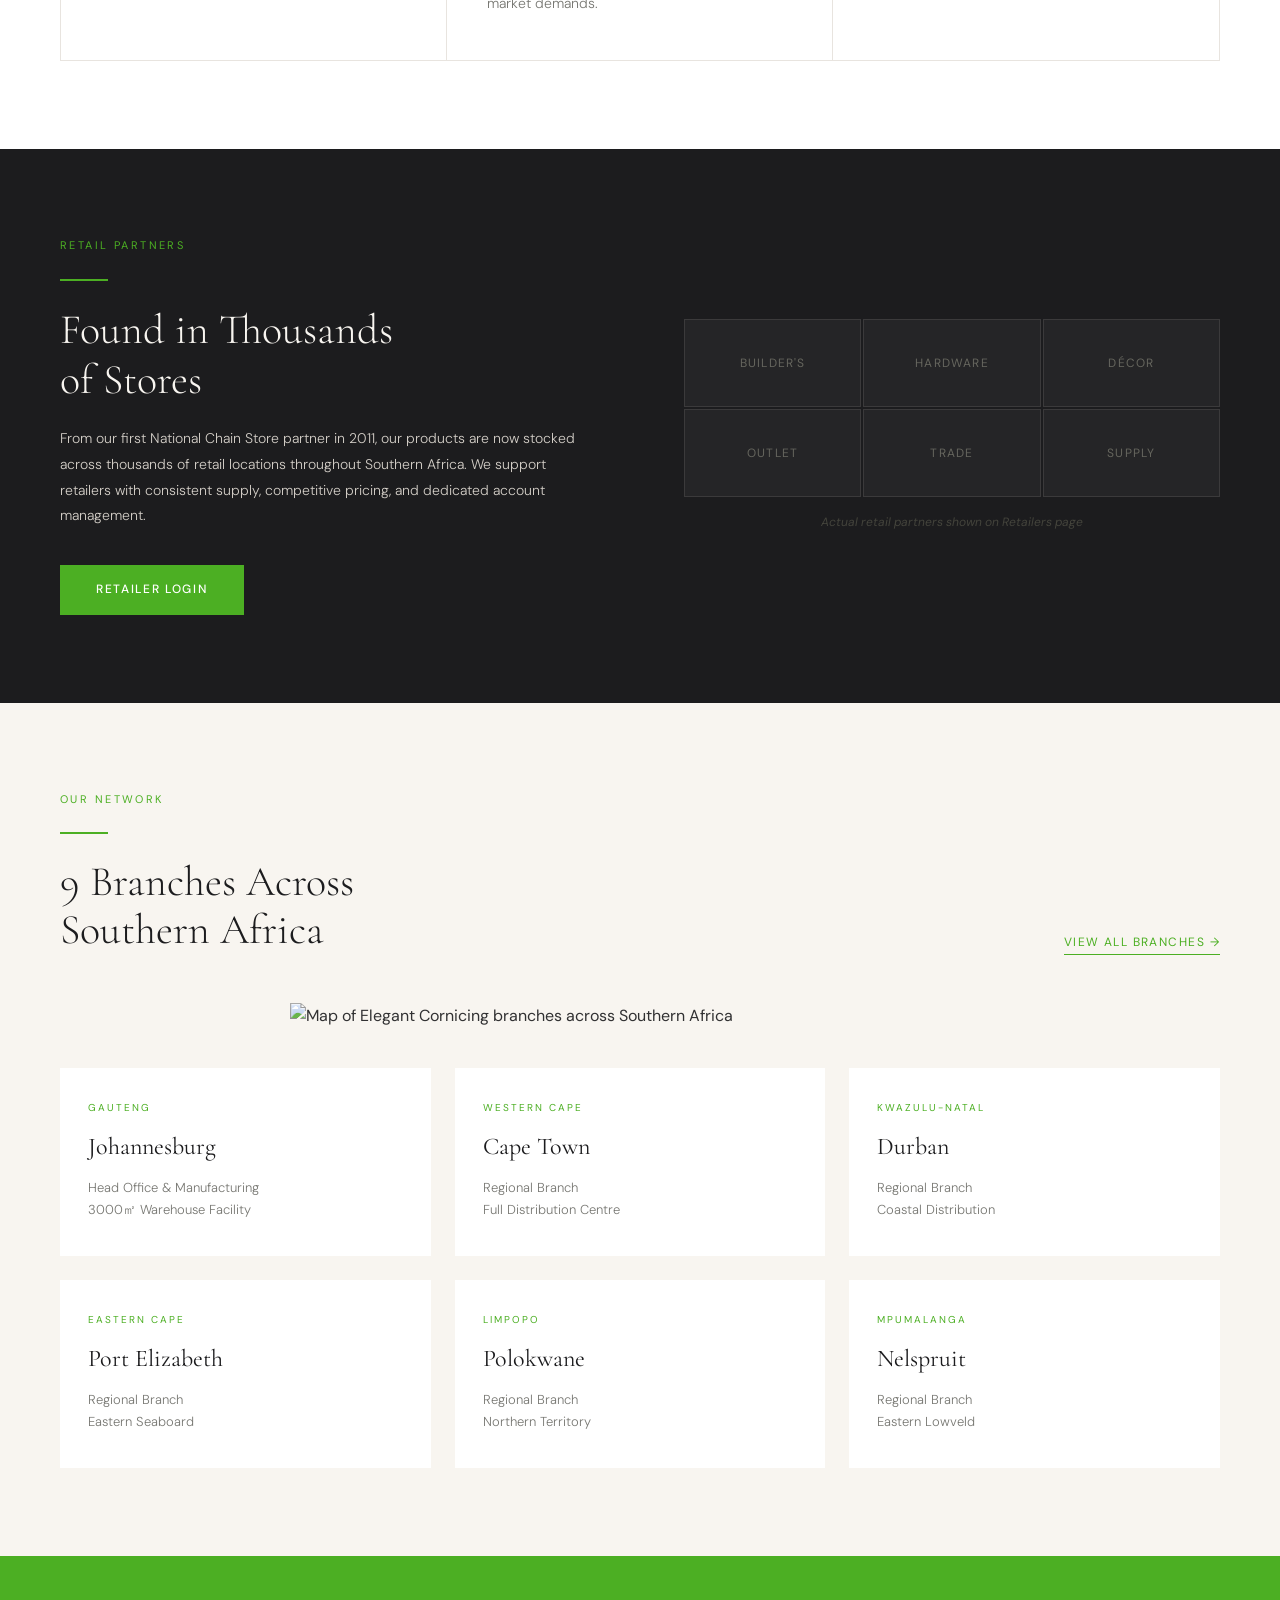
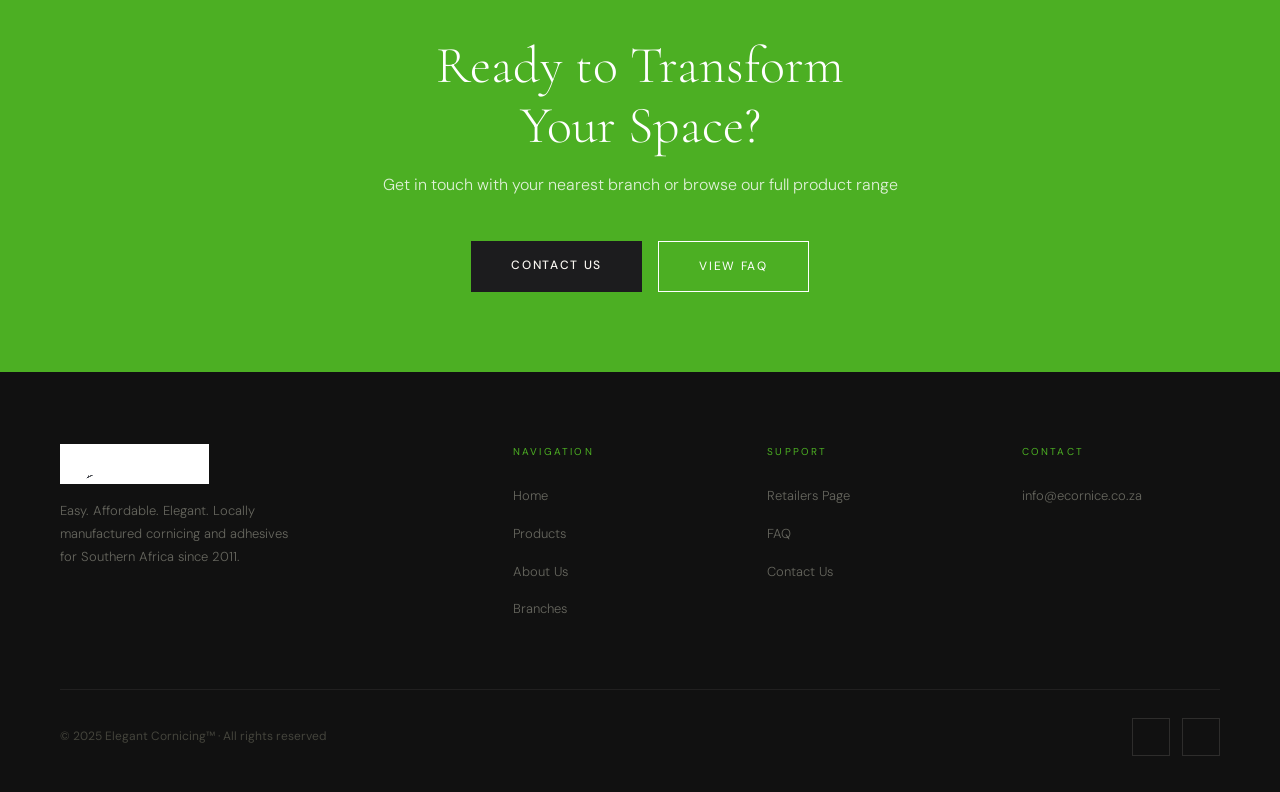
==== commit e636cf2a: "Add files via upload" ====
--- a/index.html
+++ b/index.html
@@ -440,7 +440,7 @@
   <footer class="ec-footer">
     <div class="footer-top">
       <div>
-        <div class="footer-logo"><img src="logo.png" alt="Elegant Cornicing™" style="height:40px;width:auto;filter:invert(1) brightness(1.5);display:block;margin-bottom:4px;" /></div>
+        <div class="footer-logo"><img src="logo.png" alt="Elegant Cornicing™" style="height:40px;width:auto;filter:invert(1) brightness(2);display:block;margin-bottom:4px;mix-blend-mode:normal;" /></div>
         <p class="footer-tagline">Easy. Affordable. Elegant. Locally manufactured cornicing and adhesives for Southern Africa since 2011.</p>
       </div>
       <div>
--- a/style.css
+++ b/style.css
@@ -18,7 +18,8 @@
 
 /* ── NAV ── */
 .ec-nav {
-  background: var(--dark);
+  background: #FFFFFF;
+  border-bottom: 1px solid #E8E4DF;
   display: flex;
   align-items: center;
   justify-content: space-between;
@@ -41,7 +42,7 @@
 .ec-logo span { color: var(--green); }
 .ec-nav-links { display: flex; gap: 32px; list-style: none; }
 .ec-nav-links li a {
-  color: var(--stone);
+  color: var(--dark);
   font-size: 12px;
   letter-spacing: 0.12em;
   text-transform: uppercase;
@@ -251,7 +252,8 @@
   height: 48px;
   width: auto;
   display: block;
-  filter: invert(1) brightness(2);
+  filter: none;
+  mix-blend-mode: multiply;
   transition: opacity 0.2s;
 }
 .ec-logo-img:hover { opacity: 0.85; }
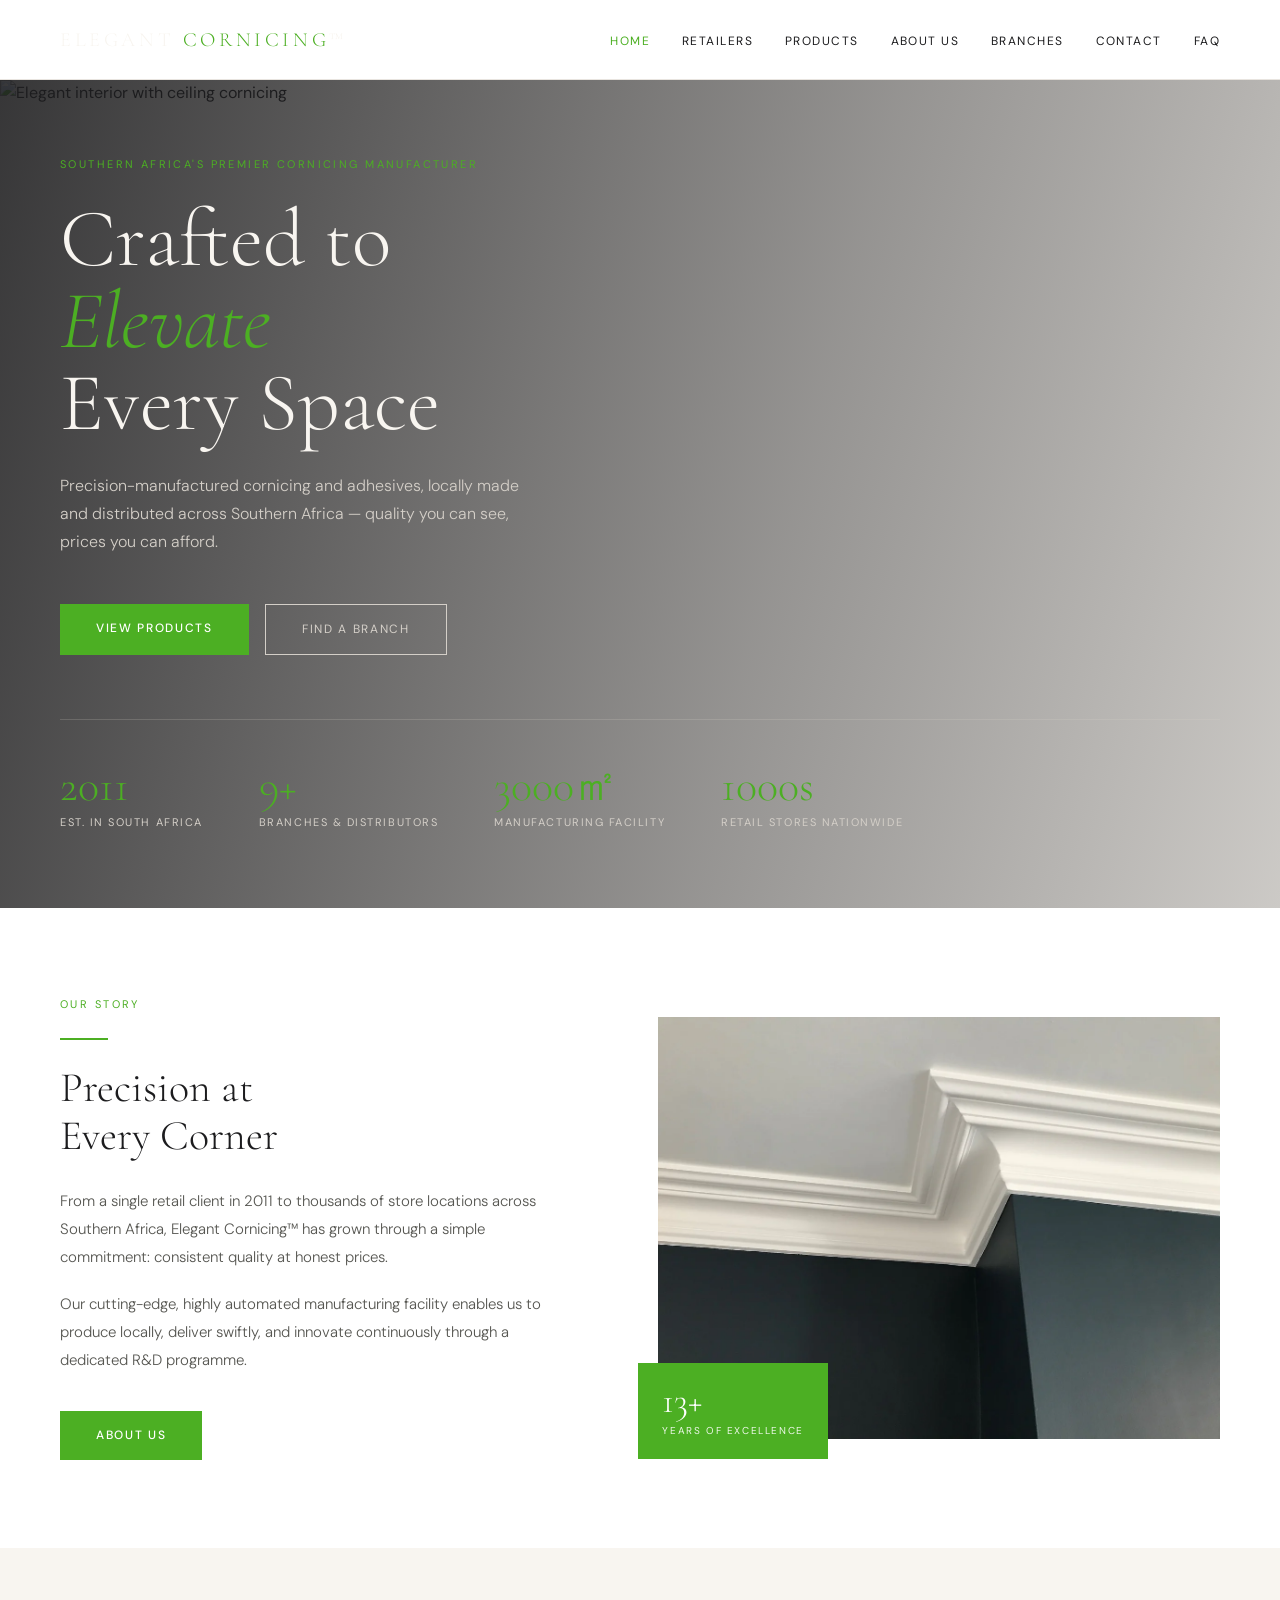
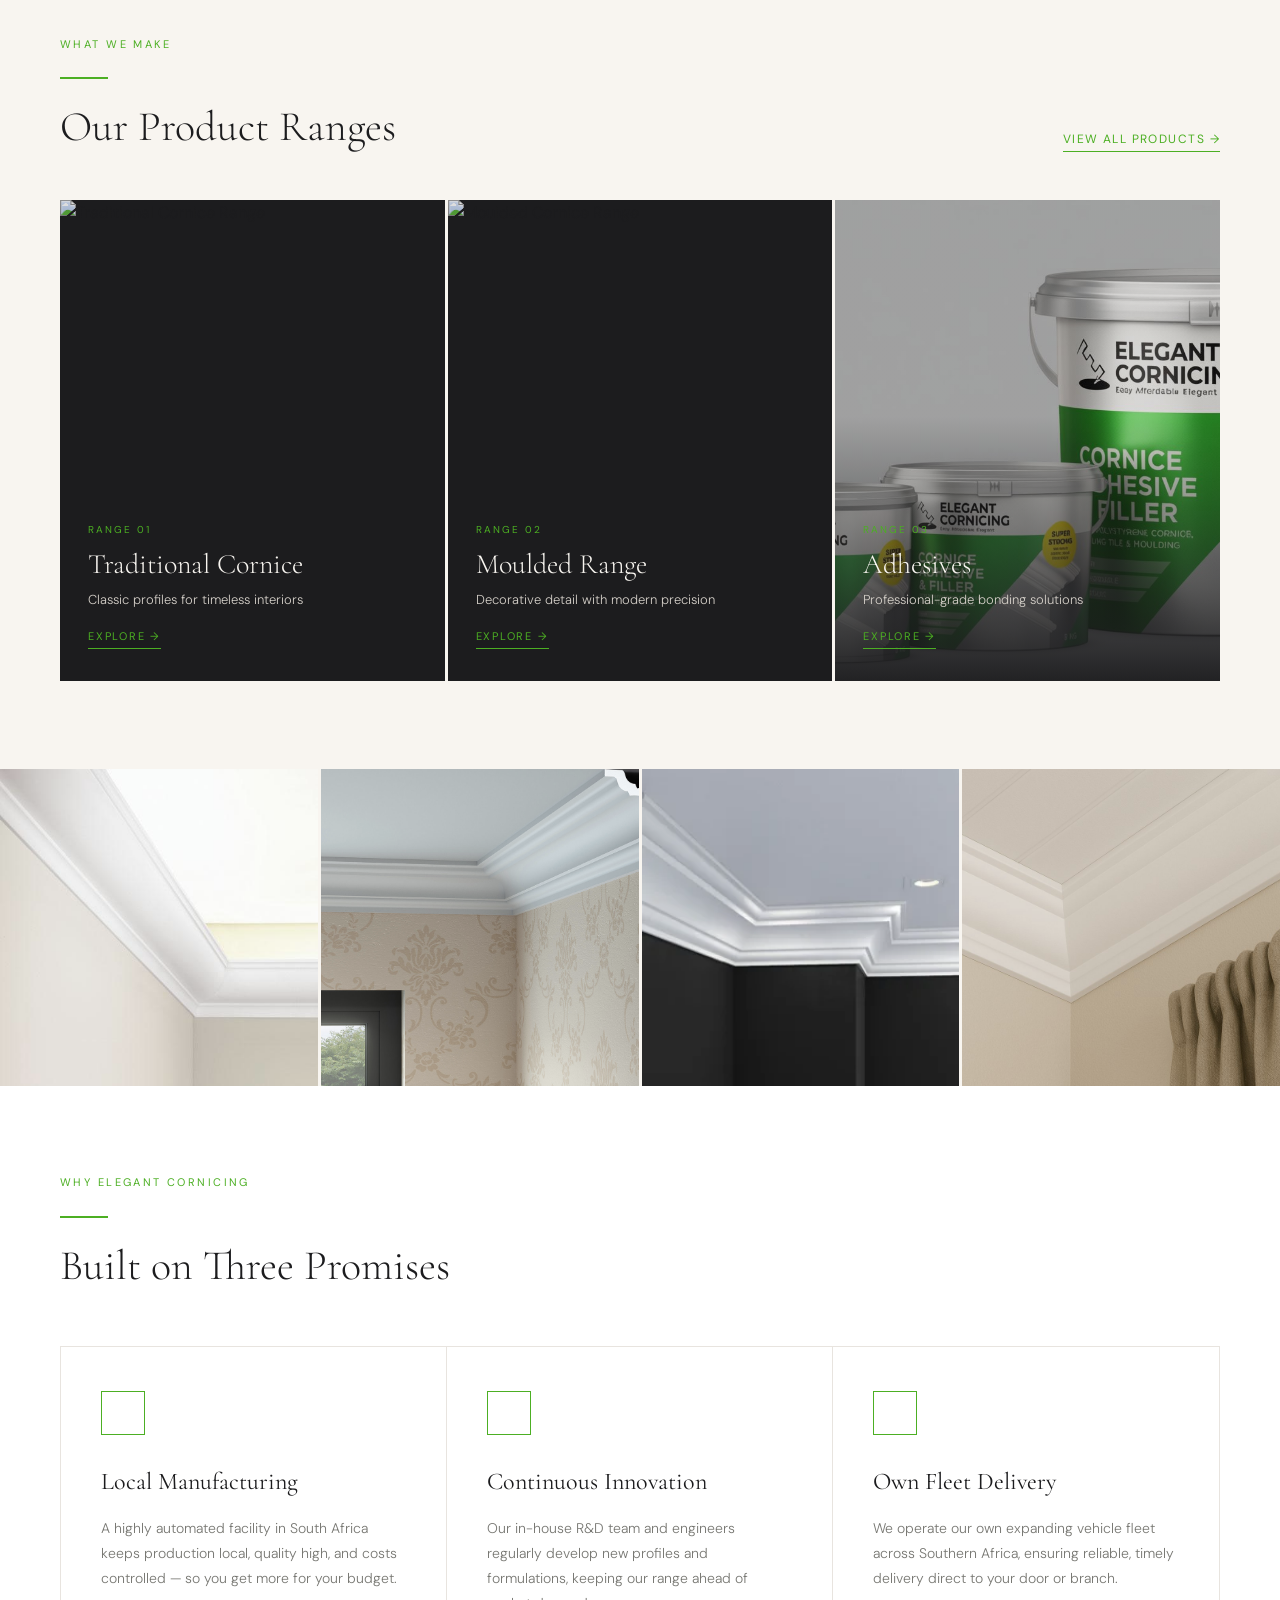
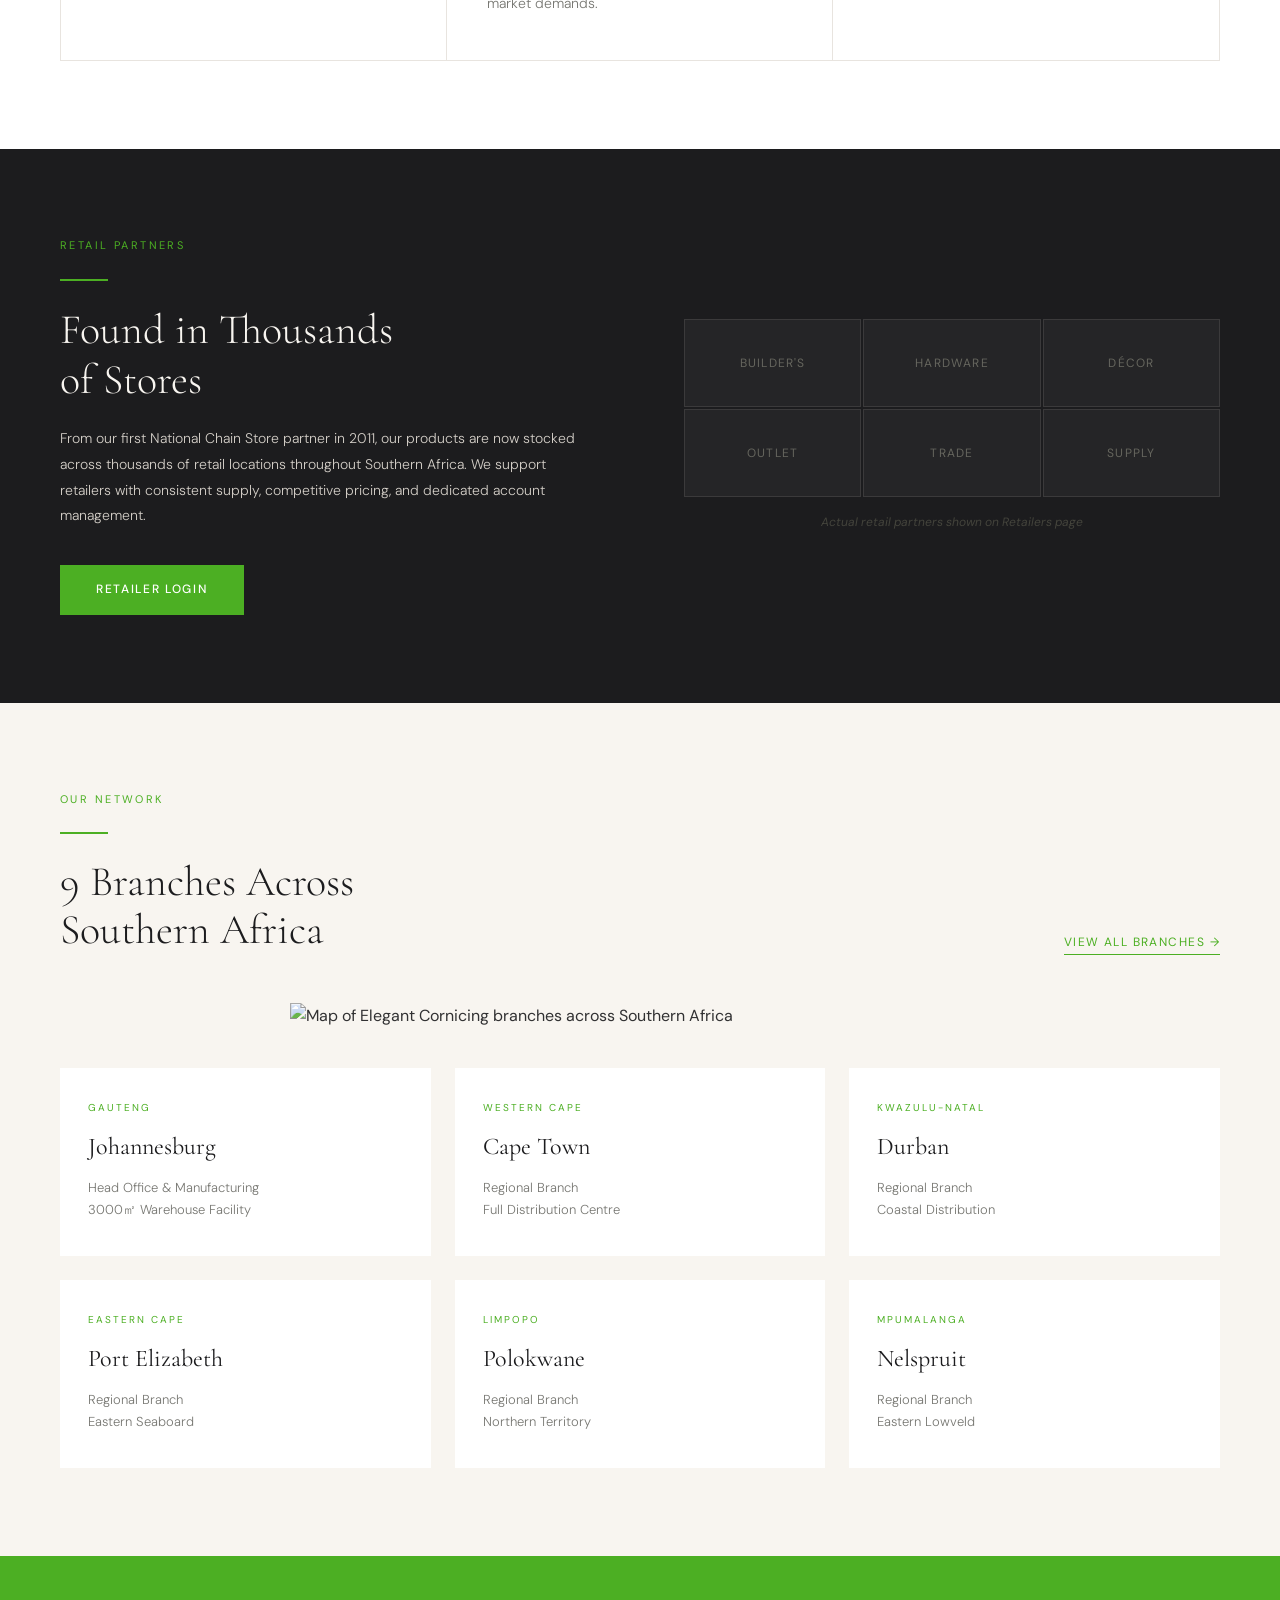
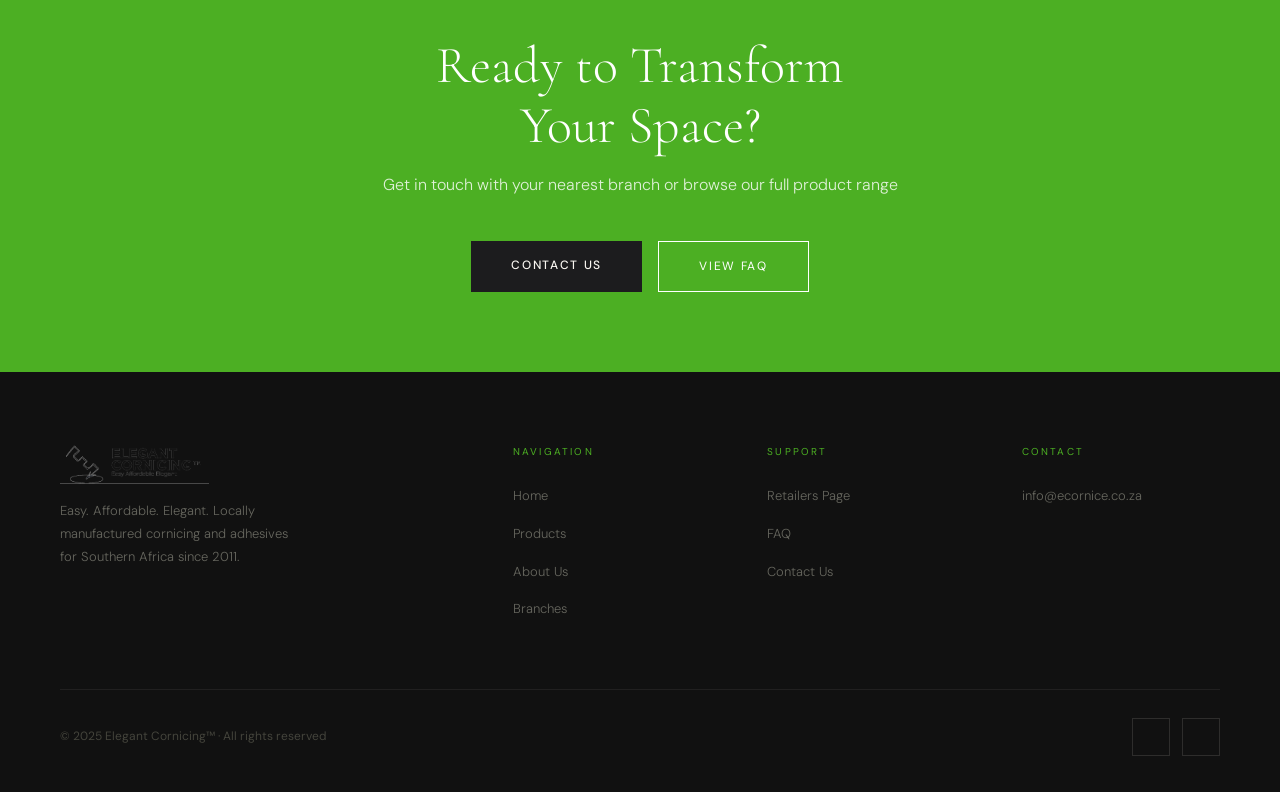
==== commit df46fc8d: "Add files via upload" ====
--- a/index.html
+++ b/index.html
@@ -166,7 +166,7 @@
       .products-header, .branches-header { flex-direction: column; align-items: flex-start; gap: 16px; }
     }
   </style>
-  <link rel="stylesheet" href="style.css" />
+  <link rel="stylesheet" href="style.css?v=3" />
 </head>
 <body>
 
--- a/style.css
+++ b/style.css
@@ -253,7 +253,6 @@
   width: auto;
   display: block;
   filter: none;
-  mix-blend-mode: multiply;
   transition: opacity 0.2s;
 }
 .ec-logo-img:hover { opacity: 0.85; }
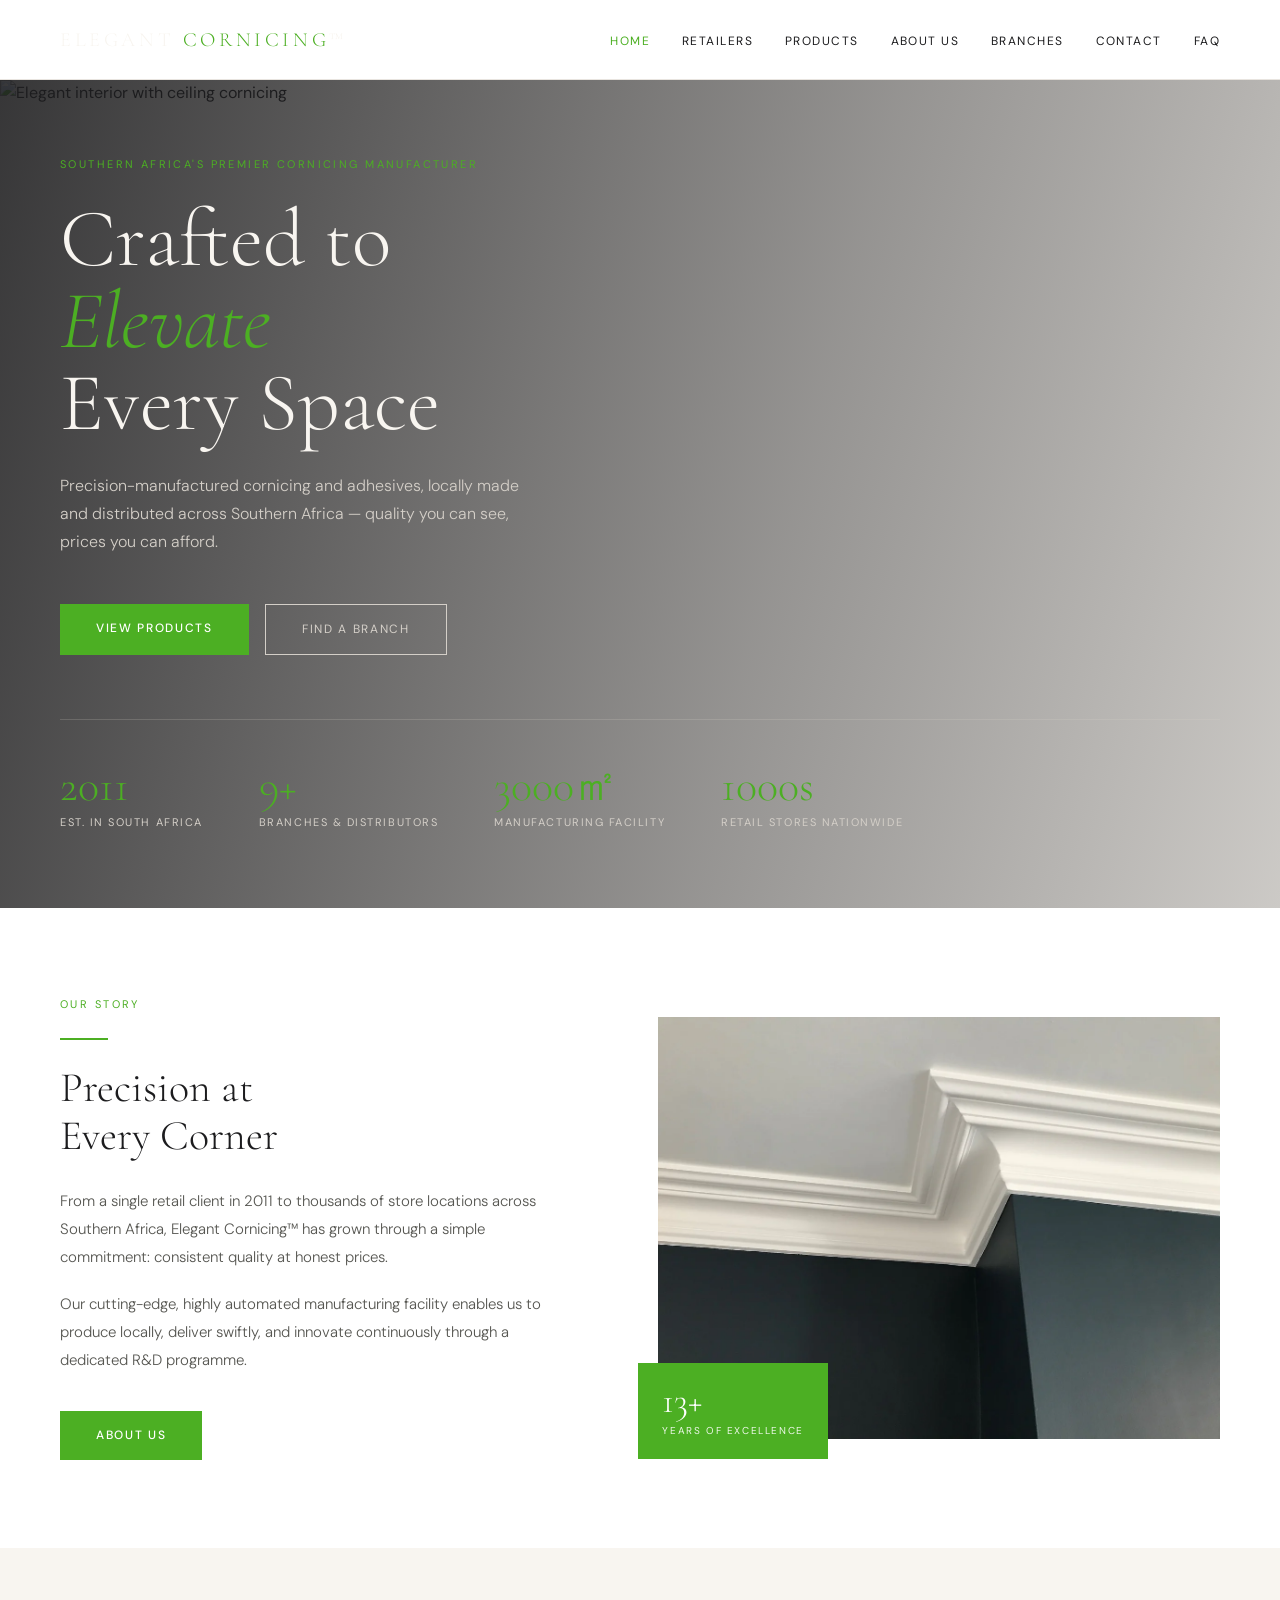
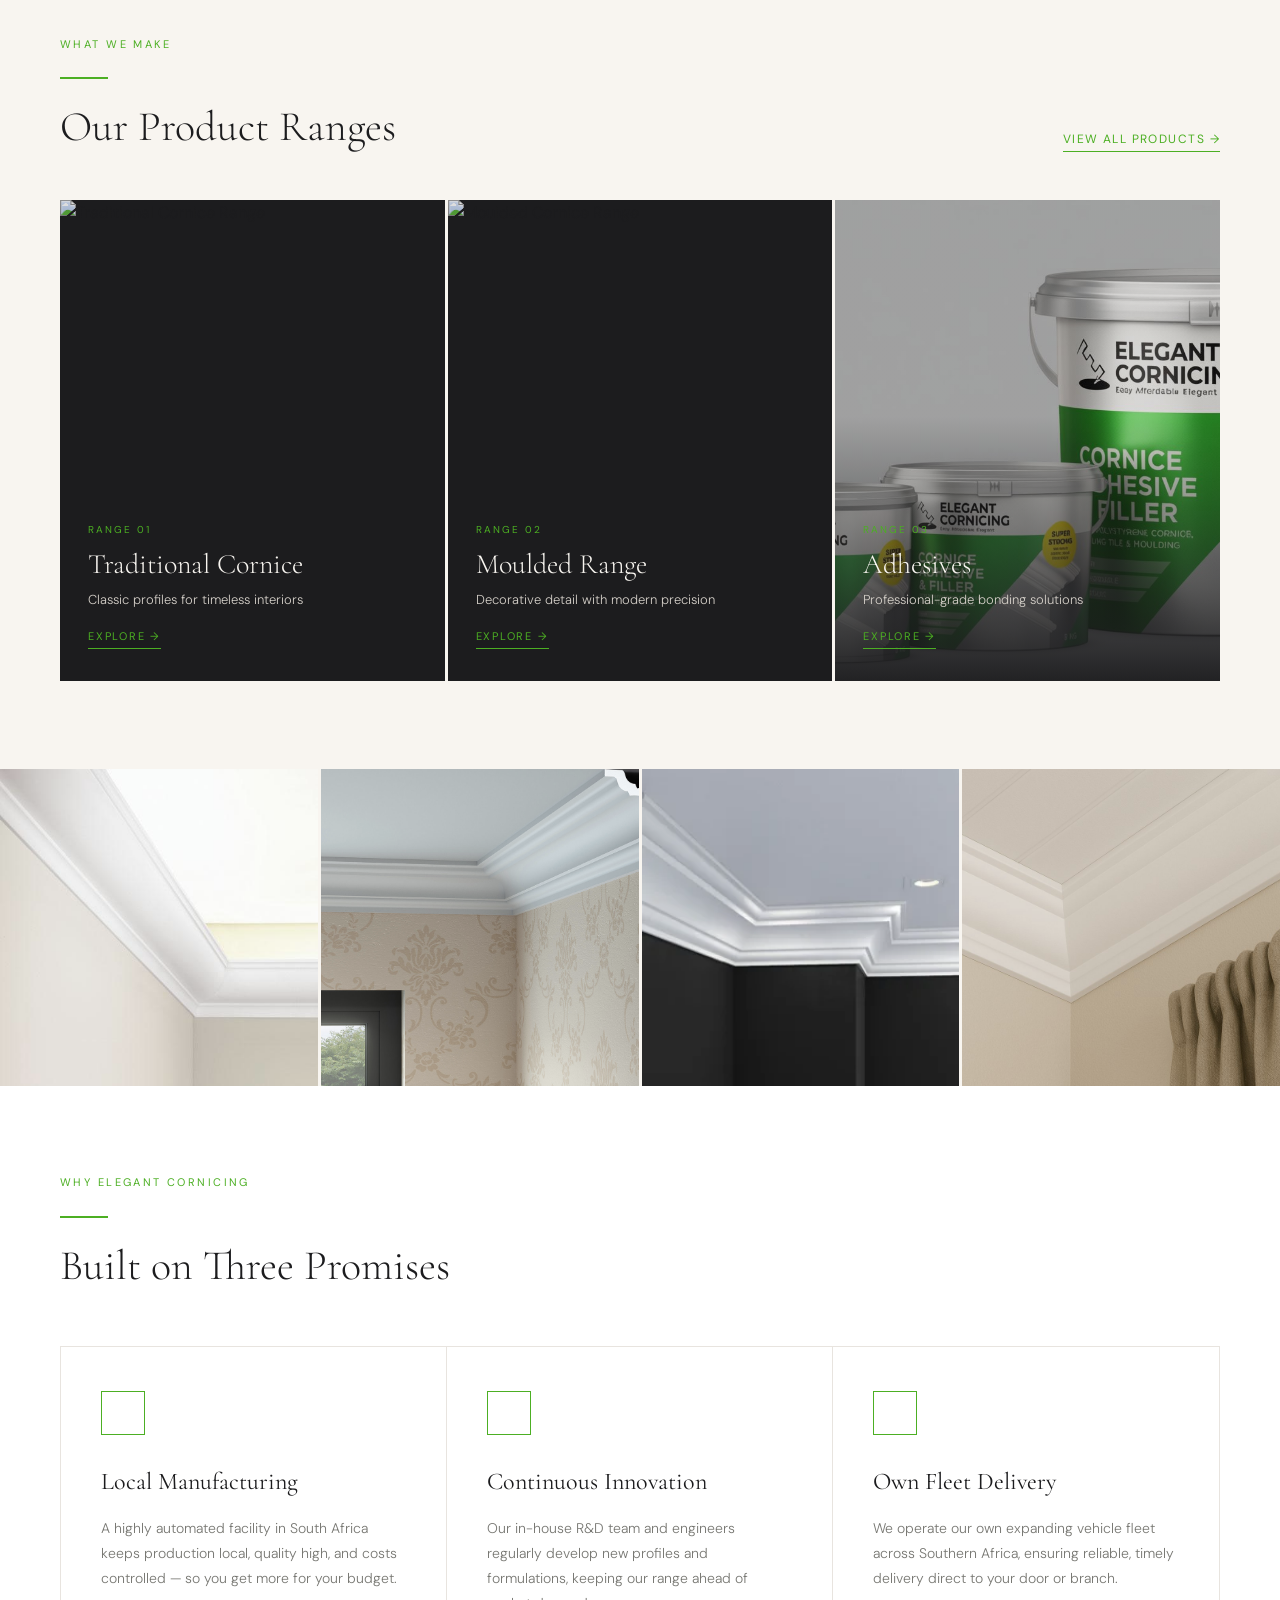
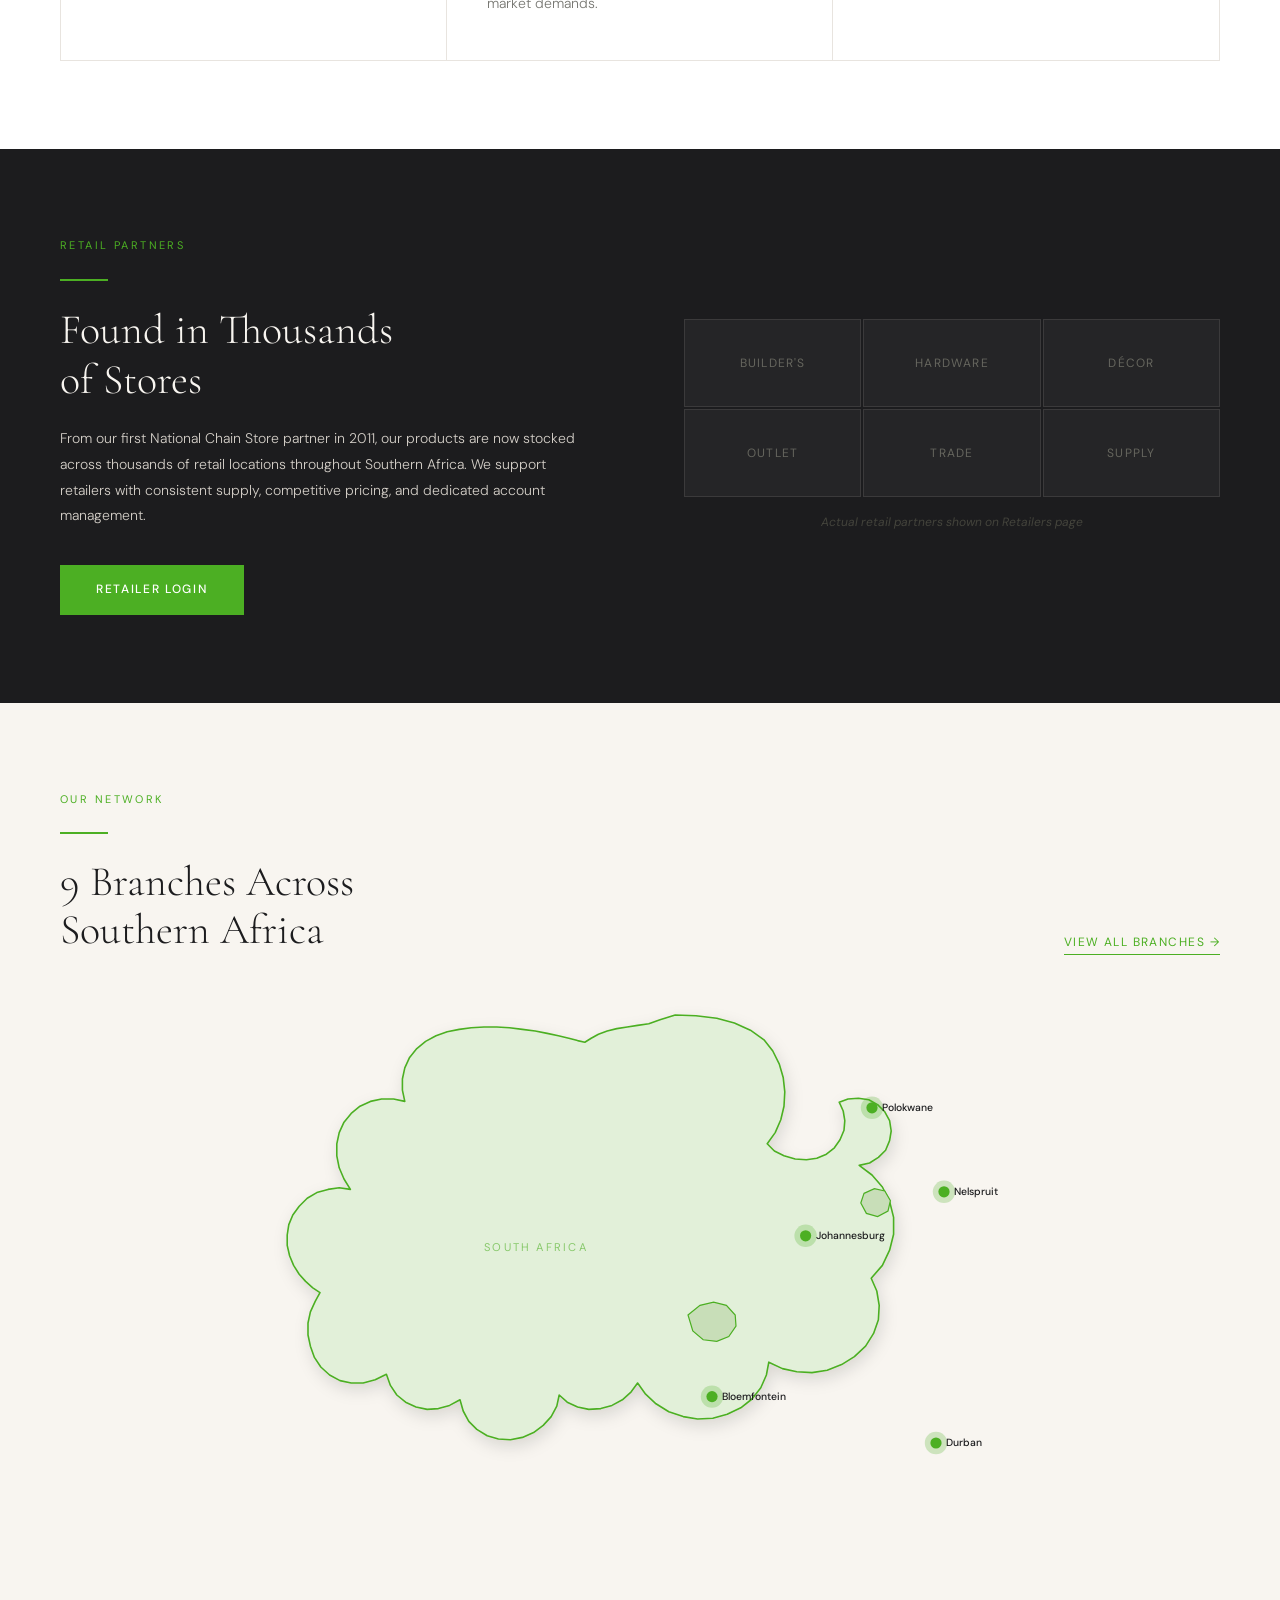
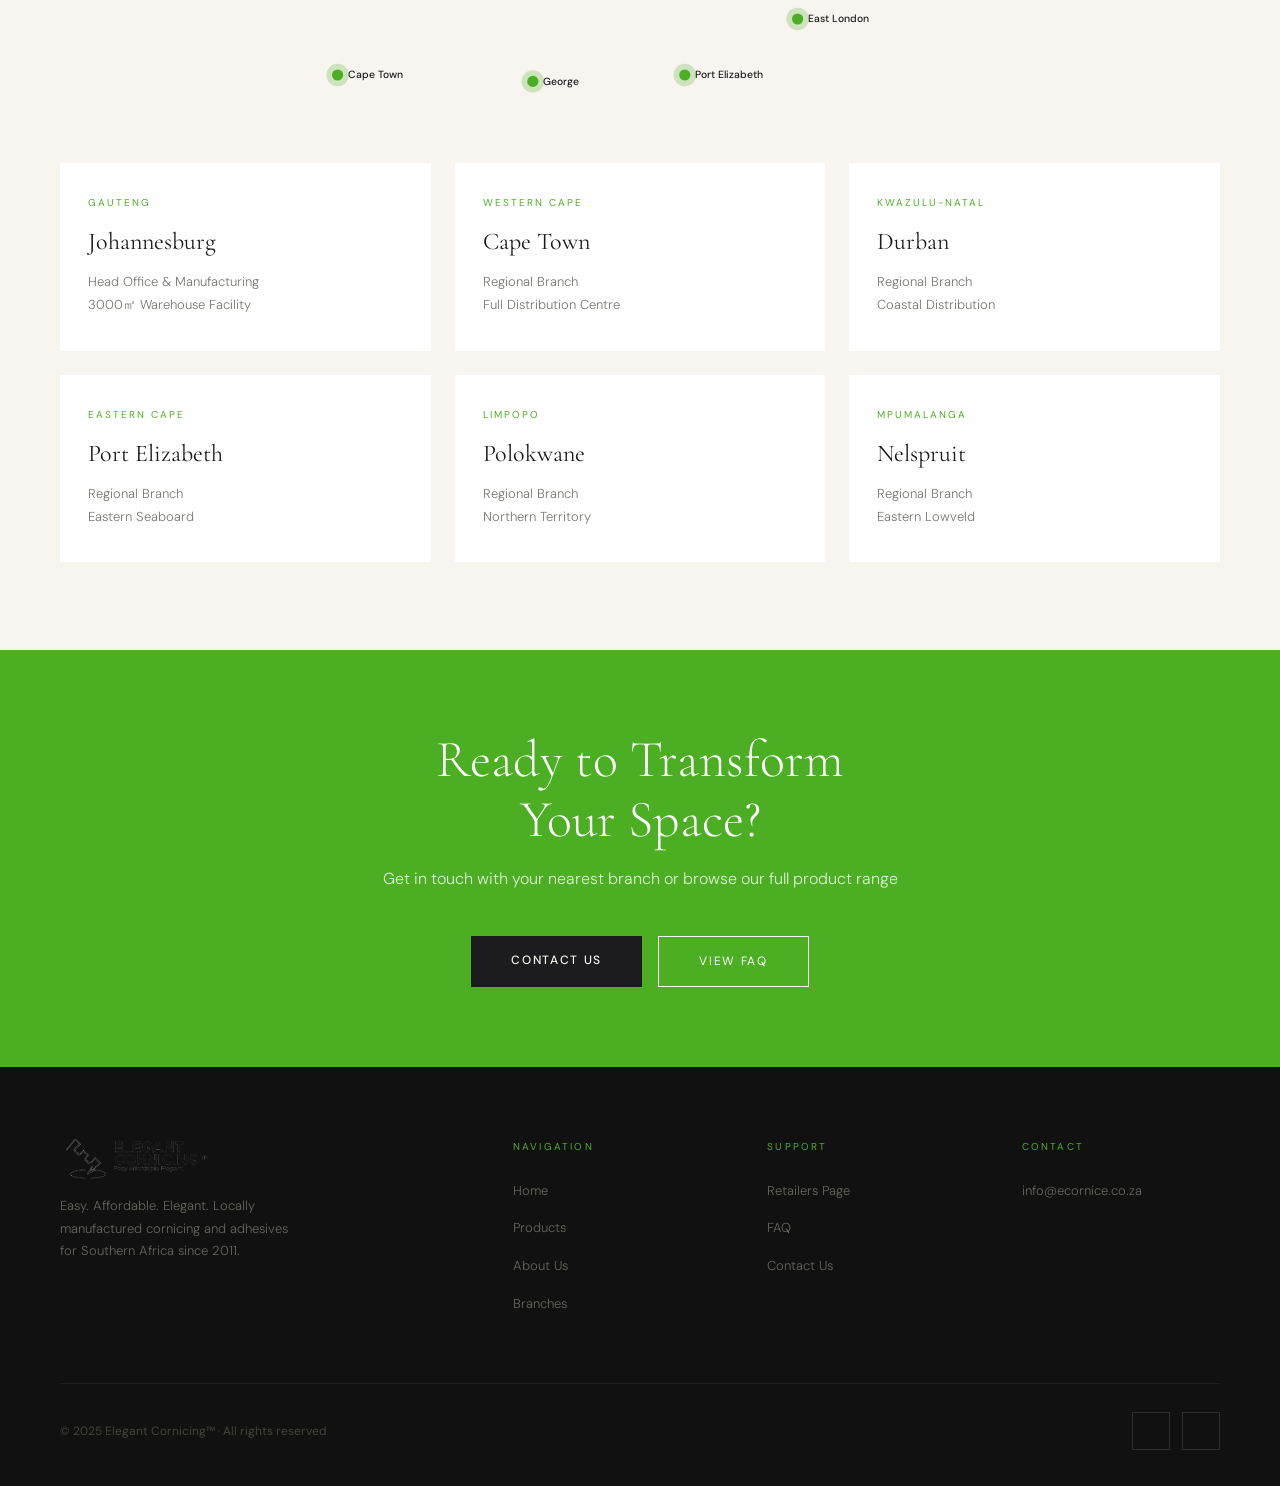
==== commit 2d1da6c0: "Add files via upload" ====
--- a/index.html
+++ b/index.html
@@ -384,12 +384,44 @@
         </div>
         <a href="branches.html" class="link-green">View all branches →</a>
       </div>
-      <div class="branches-map-wrap">
-        <img
-          class="branches-map"
-          src="https://ecornice.co.za/wp-content/uploads/2020/04/Map-Of-branches.png"
-          alt="Map of Elegant Cornicing branches across Southern Africa"
-        />
+      <div class="branches-map-wrap" style="max-width:800px;margin:0 auto 40px;">
+        <svg viewBox="0 0 1000 900" xmlns="http://www.w3.org/2000/svg" style="width:100%;height:auto;display:block;">
+          <defs><filter id="ms"><feDropShadow dx="3" dy="8" stdDeviation="10" flood-color="rgba(0,0,0,0.12)"/></filter></defs>
+          <g filter="url(#ms)">
+            <path fill="#E2F0D9" stroke="#4CAF23" stroke-width="2" stroke-linejoin="round" d="M 544,15 L 570,16 L 596,19 L 618,25 L 638,34 L 655,46 L 666,60 L 674,76 L 679,93 L 681,111 L 680,129 L 676,146 L 669,162 L 659,176 L 668,185 L 680,191 L 694,195 L 708,196 L 721,194 L 733,189 L 743,181 L 750,171 L 755,159 L 756,147 L 754,135 L 749,124 L 760,120 L 773,119 L 786,121 L 797,127 L 806,136 L 812,147 L 814,160 L 812,172 L 807,184 L 798,193 L 787,200 L 774,203 L 790,215 L 803,230 L 812,248 L 817,268 L 817,289 L 812,309 L 803,328 L 789,344 L 796,360 L 799,378 L 798,396 L 792,413 L 782,429 L 768,442 L 752,452 L 734,459 L 715,462 L 696,461 L 678,457 L 661,449 L 658,465 L 651,481 L 640,495 L 626,506 L 609,514 L 591,519 L 572,520 L 554,517 L 536,511 L 520,501 L 507,489 L 497,475 L 489,486 L 478,496 L 465,503 L 451,507 L 436,508 L 422,505 L 409,499 L 399,490 L 396,504 L 389,517 L 379,528 L 367,537 L 353,543 L 338,546 L 323,545 L 309,541 L 296,533 L 286,523 L 279,510 L 275,496 L 262,503 L 248,507 L 234,508 L 220,505 L 207,499 L 196,490 L 188,478 L 183,464 L 169,471 L 154,475 L 139,475 L 125,472 L 112,465 L 101,455 L 93,443 L 88,429 L 85,415 L 85,400 L 88,386 L 94,373 L 100,362 L 91,356 L 82,348 L 74,339 L 67,328 L 62,316 L 59,303 L 59,290 L 61,277 L 66,265 L 74,254 L 84,244 L 96,237 L 110,233 L 124,231 L 138,233 L 130,220 L 124,206 L 121,191 L 121,176 L 124,162 L 130,149 L 139,138 L 150,129 L 163,123 L 177,120 L 192,120 L 206,123 L 203,109 L 203,95 L 206,81 L 212,68 L 221,57 L 232,48 L 245,41 L 259,36 L 274,33 L 289,31 L 305,30 L 321,30 L 337,31 L 353,33 L 369,35 L 384,38 L 398,41 L 411,44 L 422,47 L 431,49 L 439,44 L 448,39 L 459,35 L 471,32 L 484,30 L 497,28 L 511,26 L 525,21 Z"/>
+            <path fill="#C8DEB8" stroke="#4CAF23" stroke-width="1.5" d="M 560,390 L 575,378 L 592,374 L 608,378 L 619,390 L 620,404 L 611,417 L 596,423 L 579,421 L 566,410 Z"/>
+            <path fill="#C8DEB8" stroke="#4CAF23" stroke-width="1.5" d="M 780,238 L 793,232 L 806,235 L 813,247 L 810,260 L 797,267 L 783,263 L 776,250 Z"/>
+          </g>
+          <text x="370" y="310" font-family="DM Sans,sans-serif" font-size="14" fill="#4CAF23" letter-spacing="0.2em" opacity="0.6" text-anchor="middle">SOUTH AFRICA</text>
+          <!-- Pins -->
+          <g style="cursor:pointer" onclick="window.location='branches.html'">
+            <circle cx="707" cy="291" r="14" fill="#4CAF23" opacity="0.25"/><circle cx="707" cy="291" r="7" fill="#4CAF23"/><text x="720" y="295" font-family="DM Sans,sans-serif" font-size="13" fill="#1C1C1E" font-weight="500">Johannesburg</text>
+          </g>
+          <g style="cursor:pointer" onclick="window.location='branches.html'">
+            <circle cx="790" cy="131" r="14" fill="#4CAF23" opacity="0.25"/><circle cx="790" cy="131" r="7" fill="#4CAF23"/><text x="803" y="135" font-family="DM Sans,sans-serif" font-size="13" fill="#1C1C1E" font-weight="500">Polokwane</text>
+          </g>
+          <g style="cursor:pointer" onclick="window.location='branches.html'">
+            <circle cx="880" cy="236" r="14" fill="#4CAF23" opacity="0.25"/><circle cx="880" cy="236" r="7" fill="#4CAF23"/><text x="893" y="240" font-family="DM Sans,sans-serif" font-size="13" fill="#1C1C1E" font-weight="500">Nelspruit</text>
+          </g>
+          <g style="cursor:pointer" onclick="window.location='branches.html'">
+            <circle cx="870" cy="550" r="14" fill="#4CAF23" opacity="0.25"/><circle cx="870" cy="550" r="7" fill="#4CAF23"/><text x="883" y="554" font-family="DM Sans,sans-serif" font-size="13" fill="#1C1C1E" font-weight="500">Durban</text>
+          </g>
+          <g style="cursor:pointer" onclick="window.location='branches.html'">
+            <circle cx="590" cy="492" r="14" fill="#4CAF23" opacity="0.25"/><circle cx="590" cy="492" r="7" fill="#4CAF23"/><text x="603" y="496" font-family="DM Sans,sans-serif" font-size="13" fill="#1C1C1E" font-weight="500">Bloemfontein</text>
+          </g>
+          <g style="cursor:pointer" onclick="window.location='branches.html'">
+            <circle cx="697" cy="770" r="14" fill="#4CAF23" opacity="0.25"/><circle cx="697" cy="770" r="7" fill="#4CAF23"/><text x="710" y="774" font-family="DM Sans,sans-serif" font-size="13" fill="#1C1C1E" font-weight="500">East London</text>
+          </g>
+          <g style="cursor:pointer" onclick="window.location='branches.html'">
+            <circle cx="556" cy="840" r="14" fill="#4CAF23" opacity="0.25"/><circle cx="556" cy="840" r="7" fill="#4CAF23"/><text x="569" y="844" font-family="DM Sans,sans-serif" font-size="13" fill="#1C1C1E" font-weight="500">Port Elizabeth</text>
+          </g>
+          <g style="cursor:pointer" onclick="window.location='branches.html'">
+            <circle cx="366" cy="848" r="14" fill="#4CAF23" opacity="0.25"/><circle cx="366" cy="848" r="7" fill="#4CAF23"/><text x="379" y="852" font-family="DM Sans,sans-serif" font-size="13" fill="#1C1C1E" font-weight="500">George</text>
+          </g>
+          <g style="cursor:pointer" onclick="window.location='branches.html'">
+            <circle cx="122" cy="840" r="14" fill="#4CAF23" opacity="0.25"/><circle cx="122" cy="840" r="7" fill="#4CAF23"/><text x="135" y="844" font-family="DM Sans,sans-serif" font-size="13" fill="#1C1C1E" font-weight="500">Cape Town</text>
+          </g>
+        </svg>
       </div>
       <div class="branches-grid">
         <div class="branch-card">
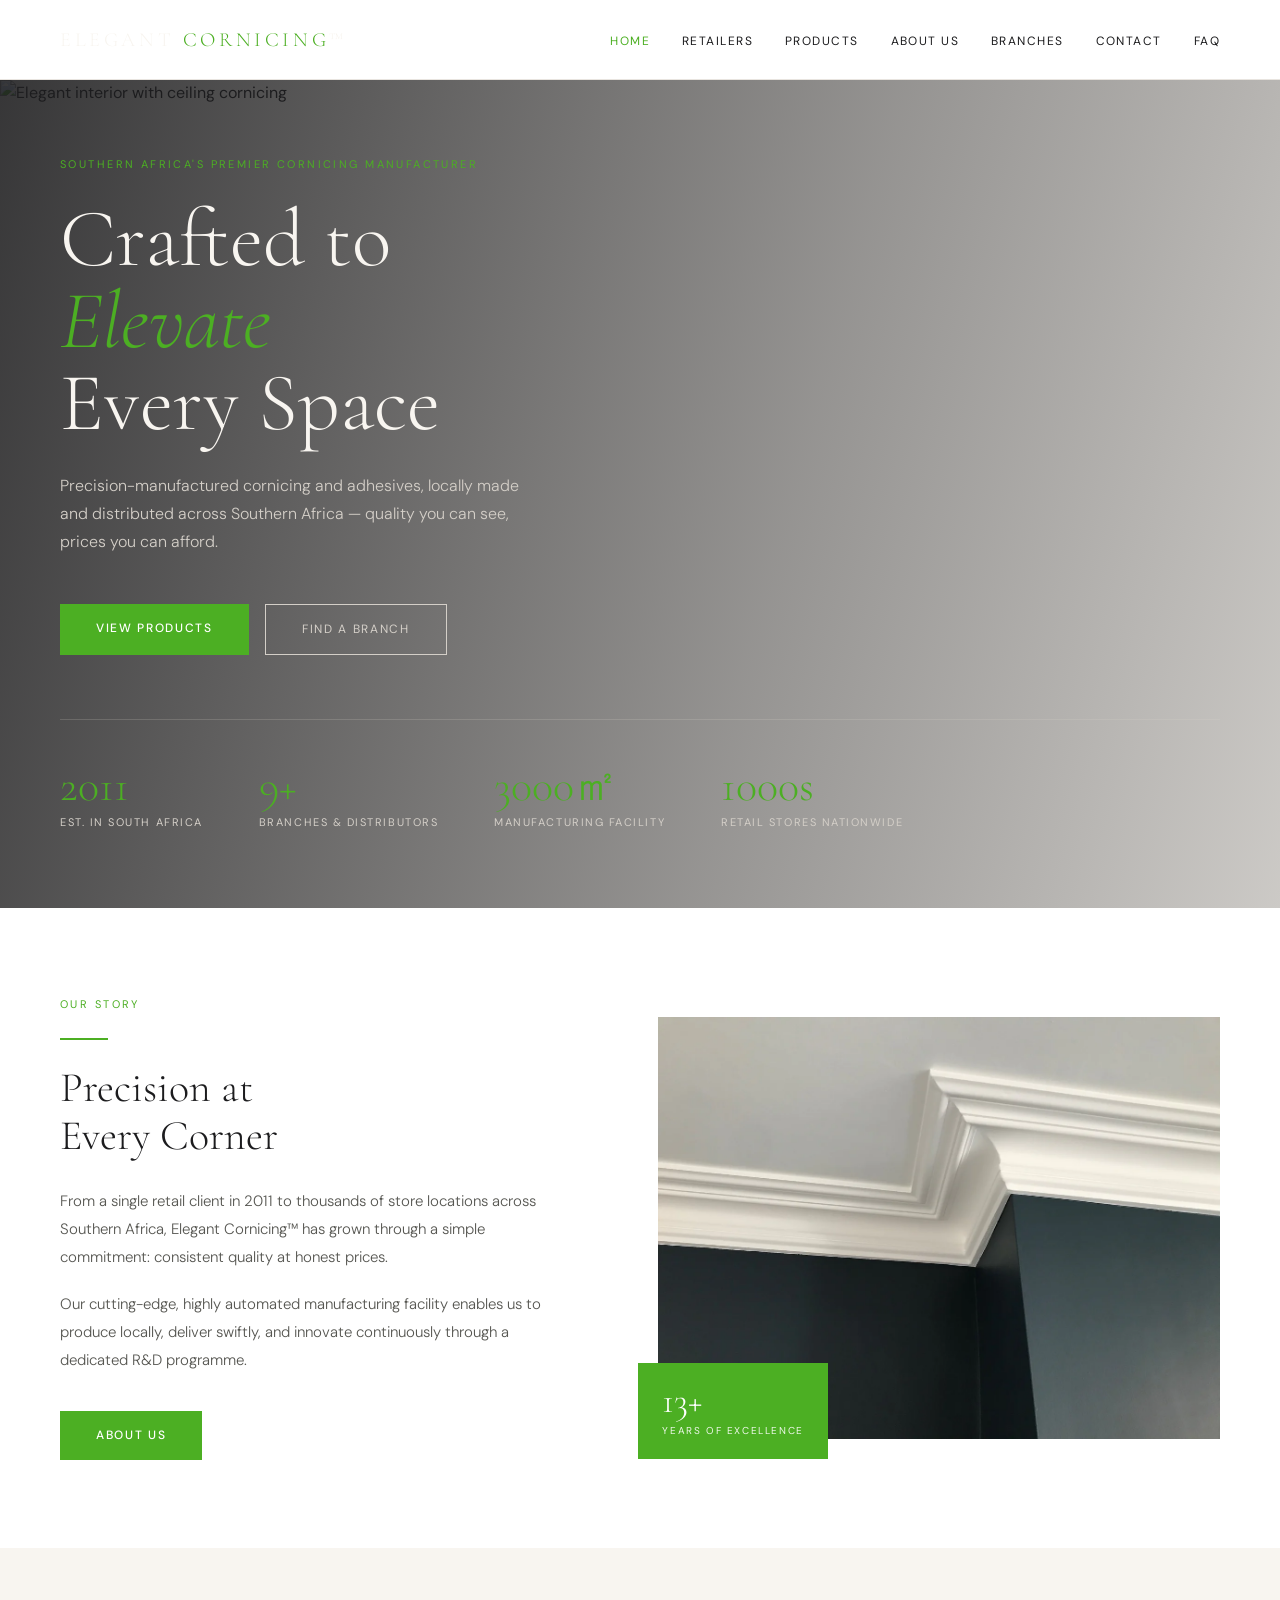
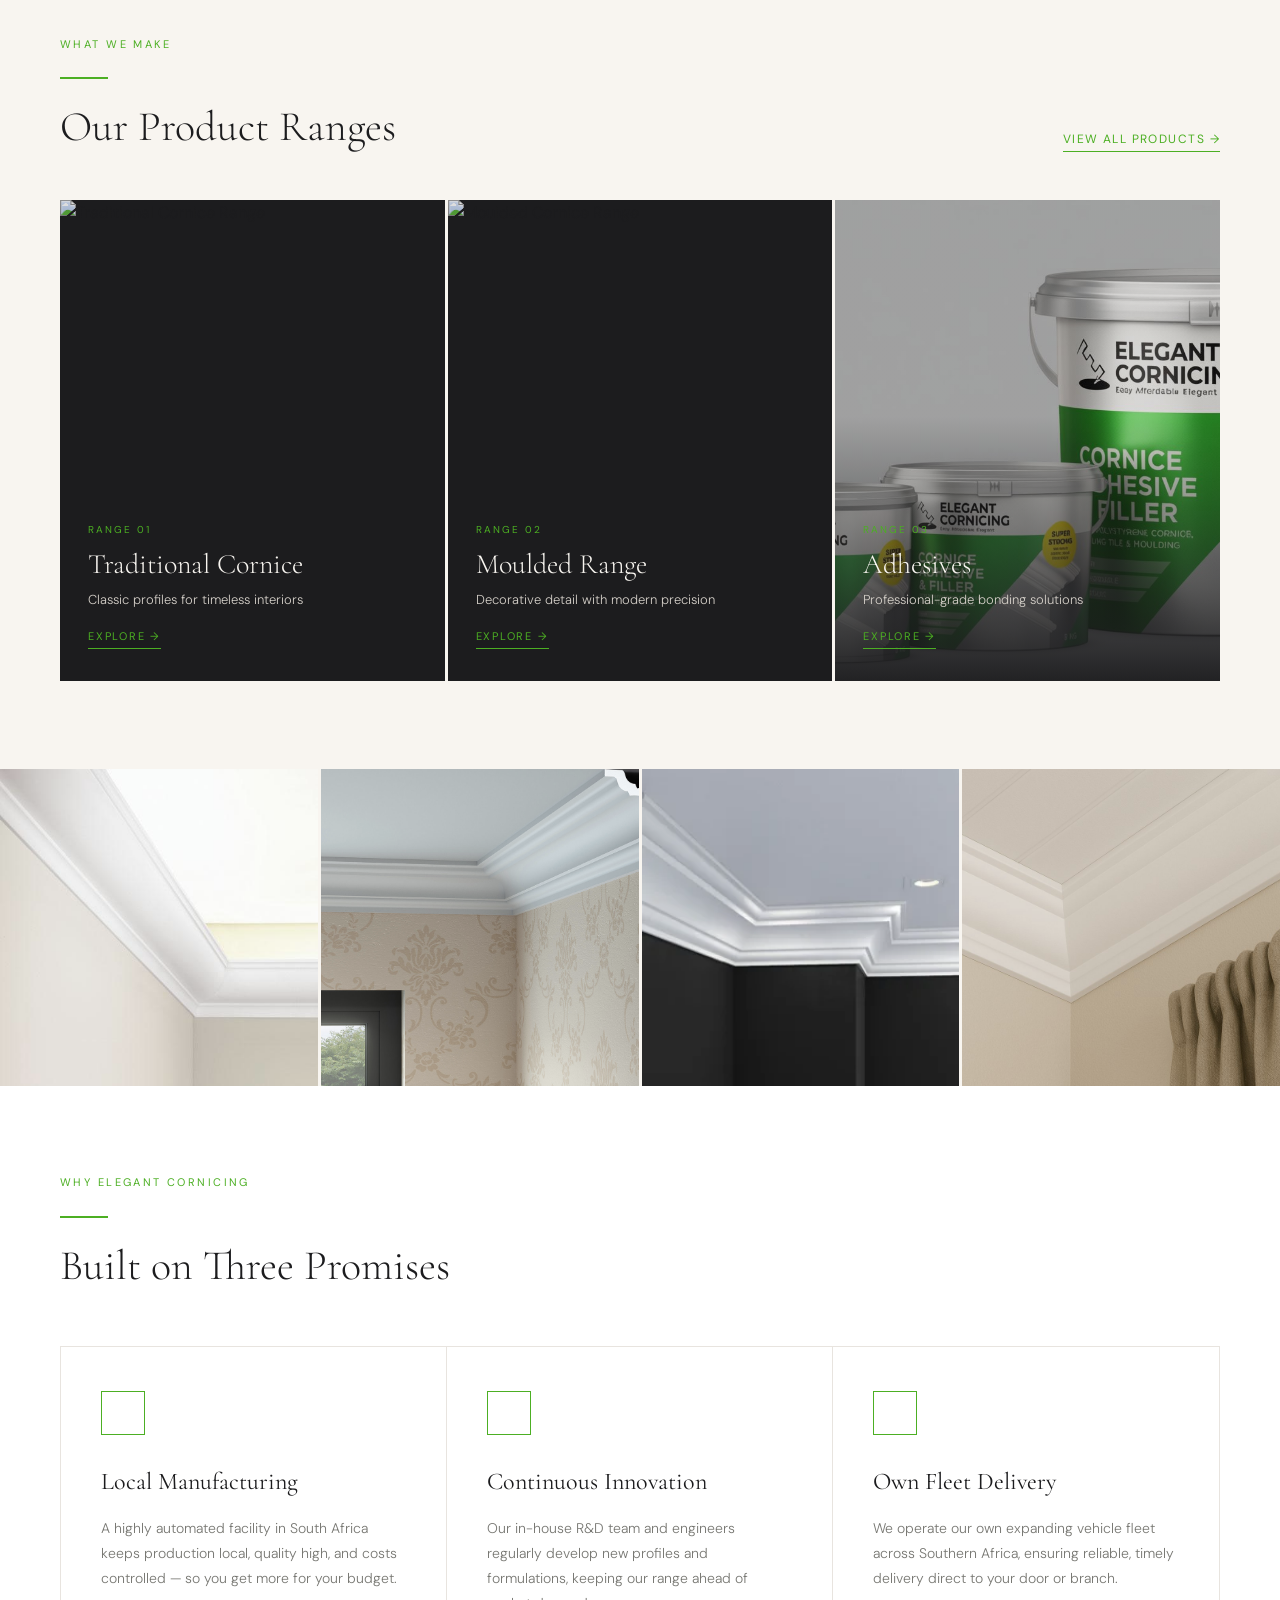
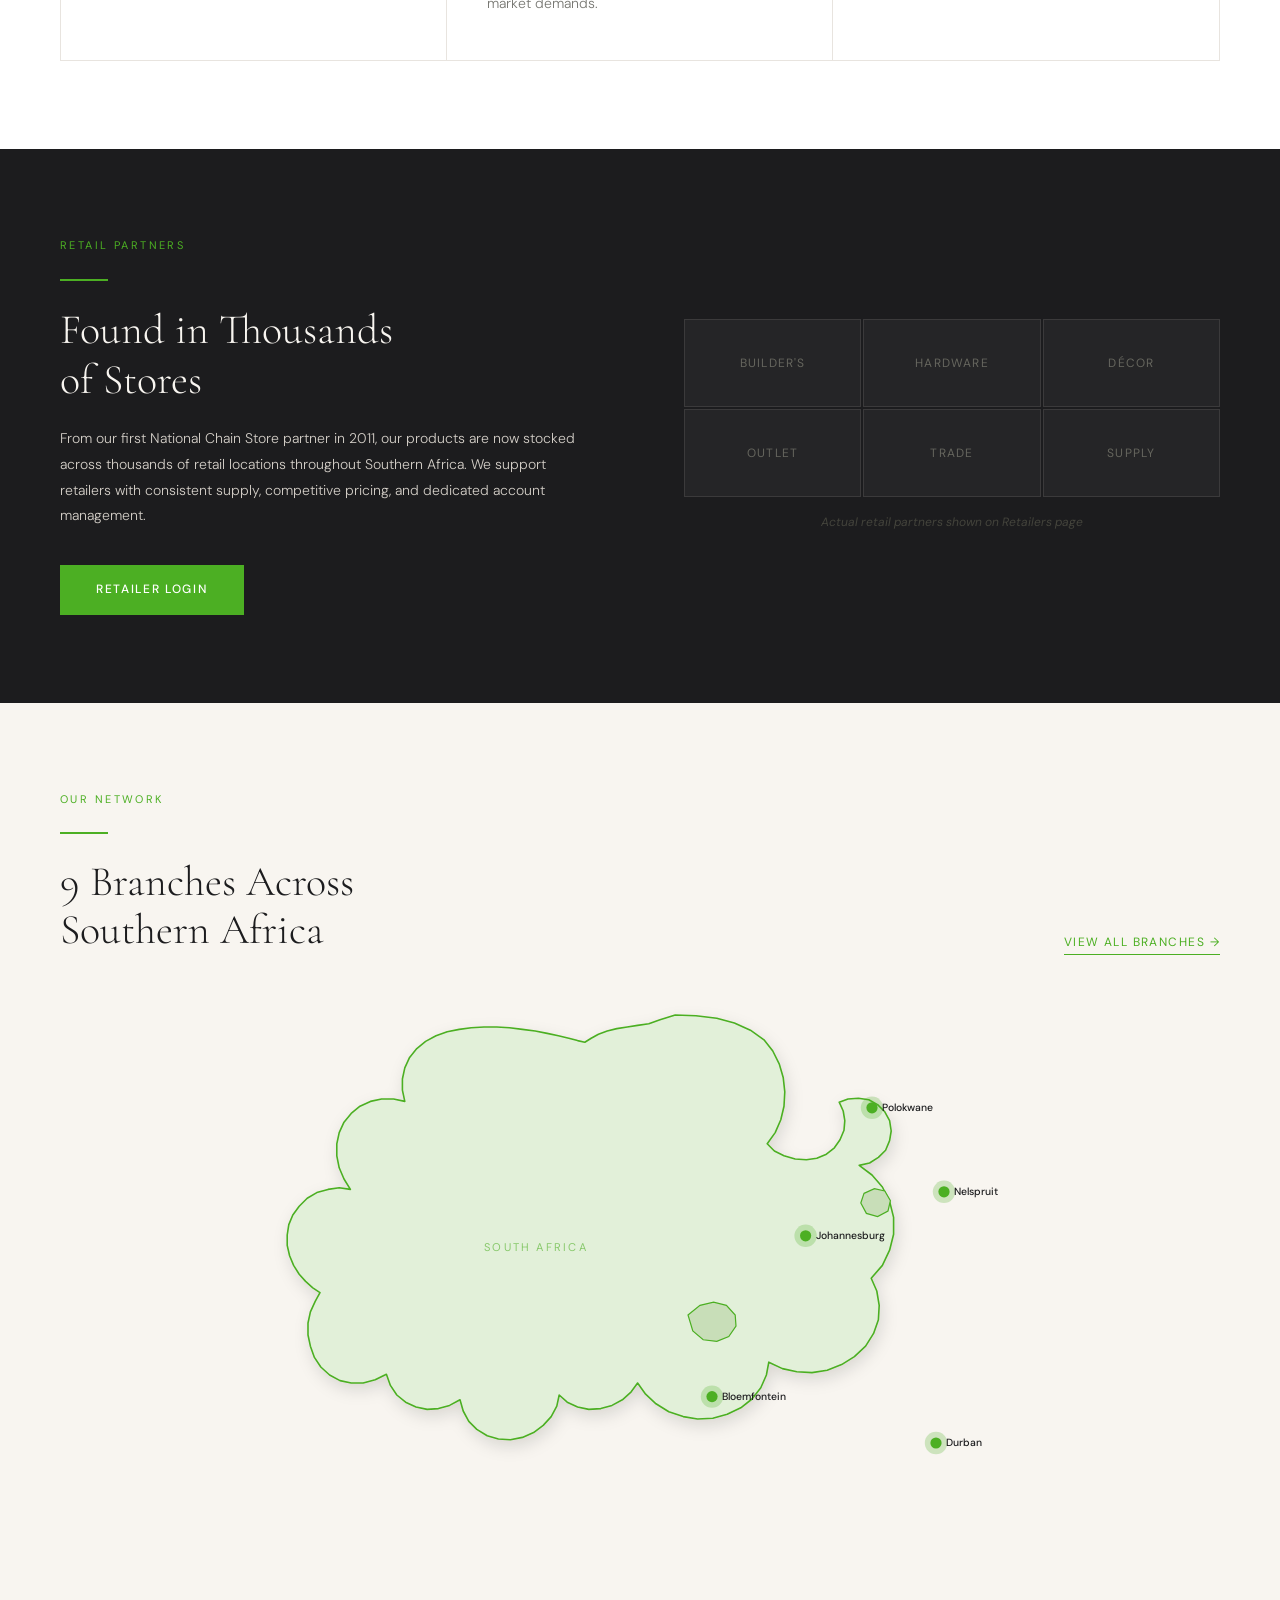
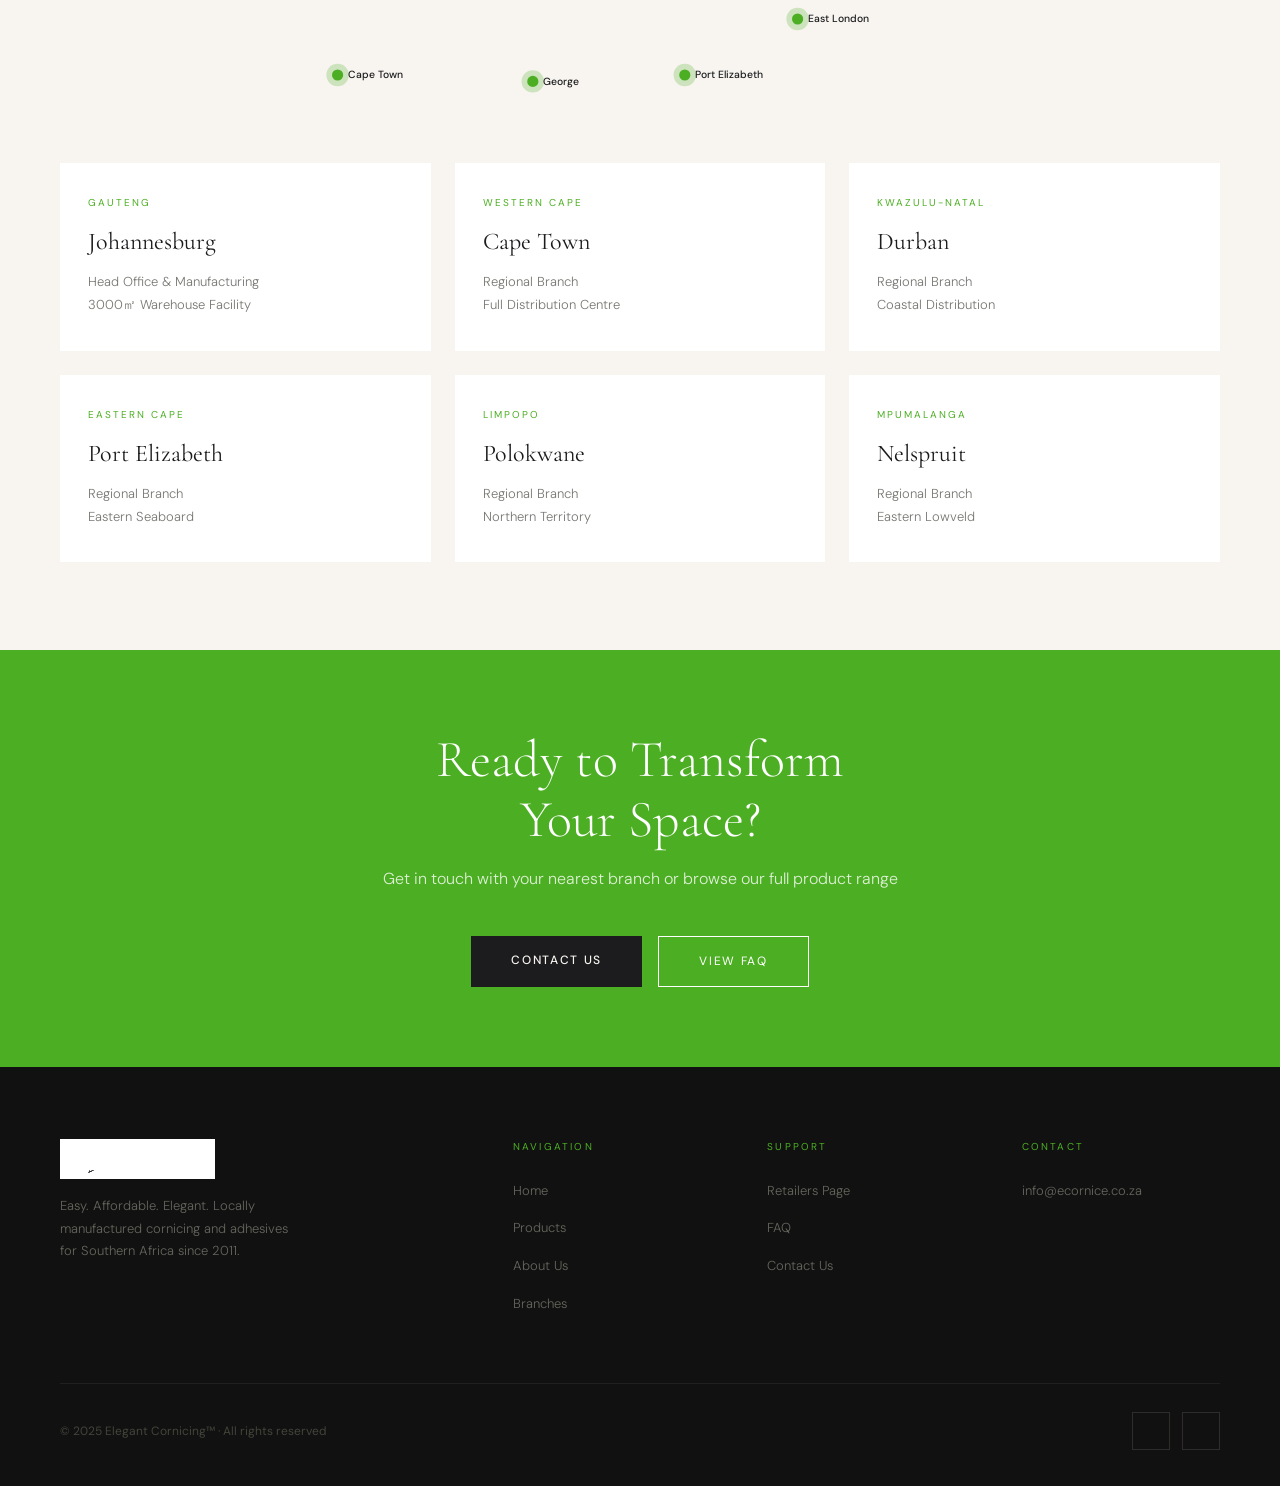
==== commit 1092f05e: "Add files via upload" ====
--- a/index.html
+++ b/index.html
@@ -166,7 +166,7 @@
       .products-header, .branches-header { flex-direction: column; align-items: flex-start; gap: 16px; }
     }
   </style>
-  <link rel="stylesheet" href="style.css?v=3" />
+  <link rel="stylesheet" href="style.css?v=4" />
 </head>
 <body>
 
--- a/style.css
+++ b/style.css
@@ -249,10 +249,9 @@
 
 /* ── LOGO IMAGE ── */
 .ec-logo-img {
-  height: 48px;
+  height: 46px;
   width: auto;
   display: block;
-  filter: none;
   transition: opacity 0.2s;
 }
 .ec-logo-img:hover { opacity: 0.85; }
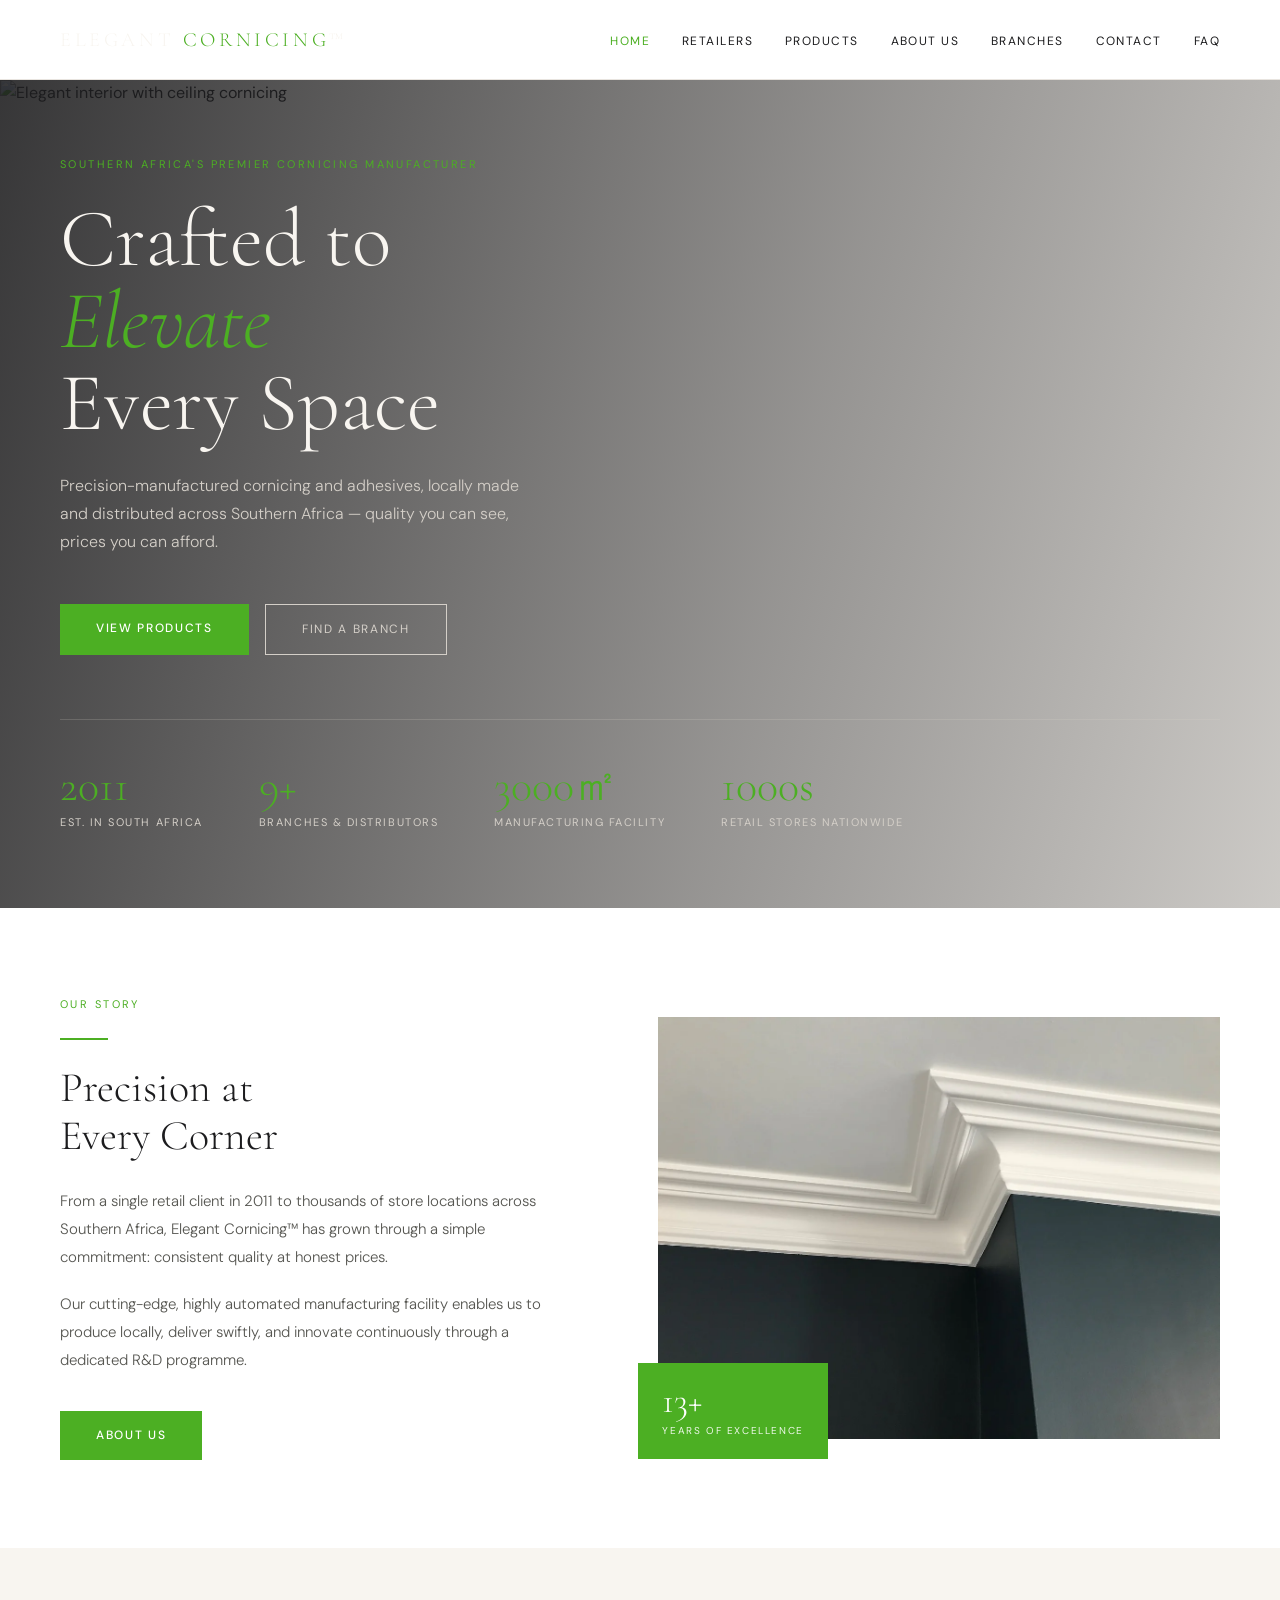
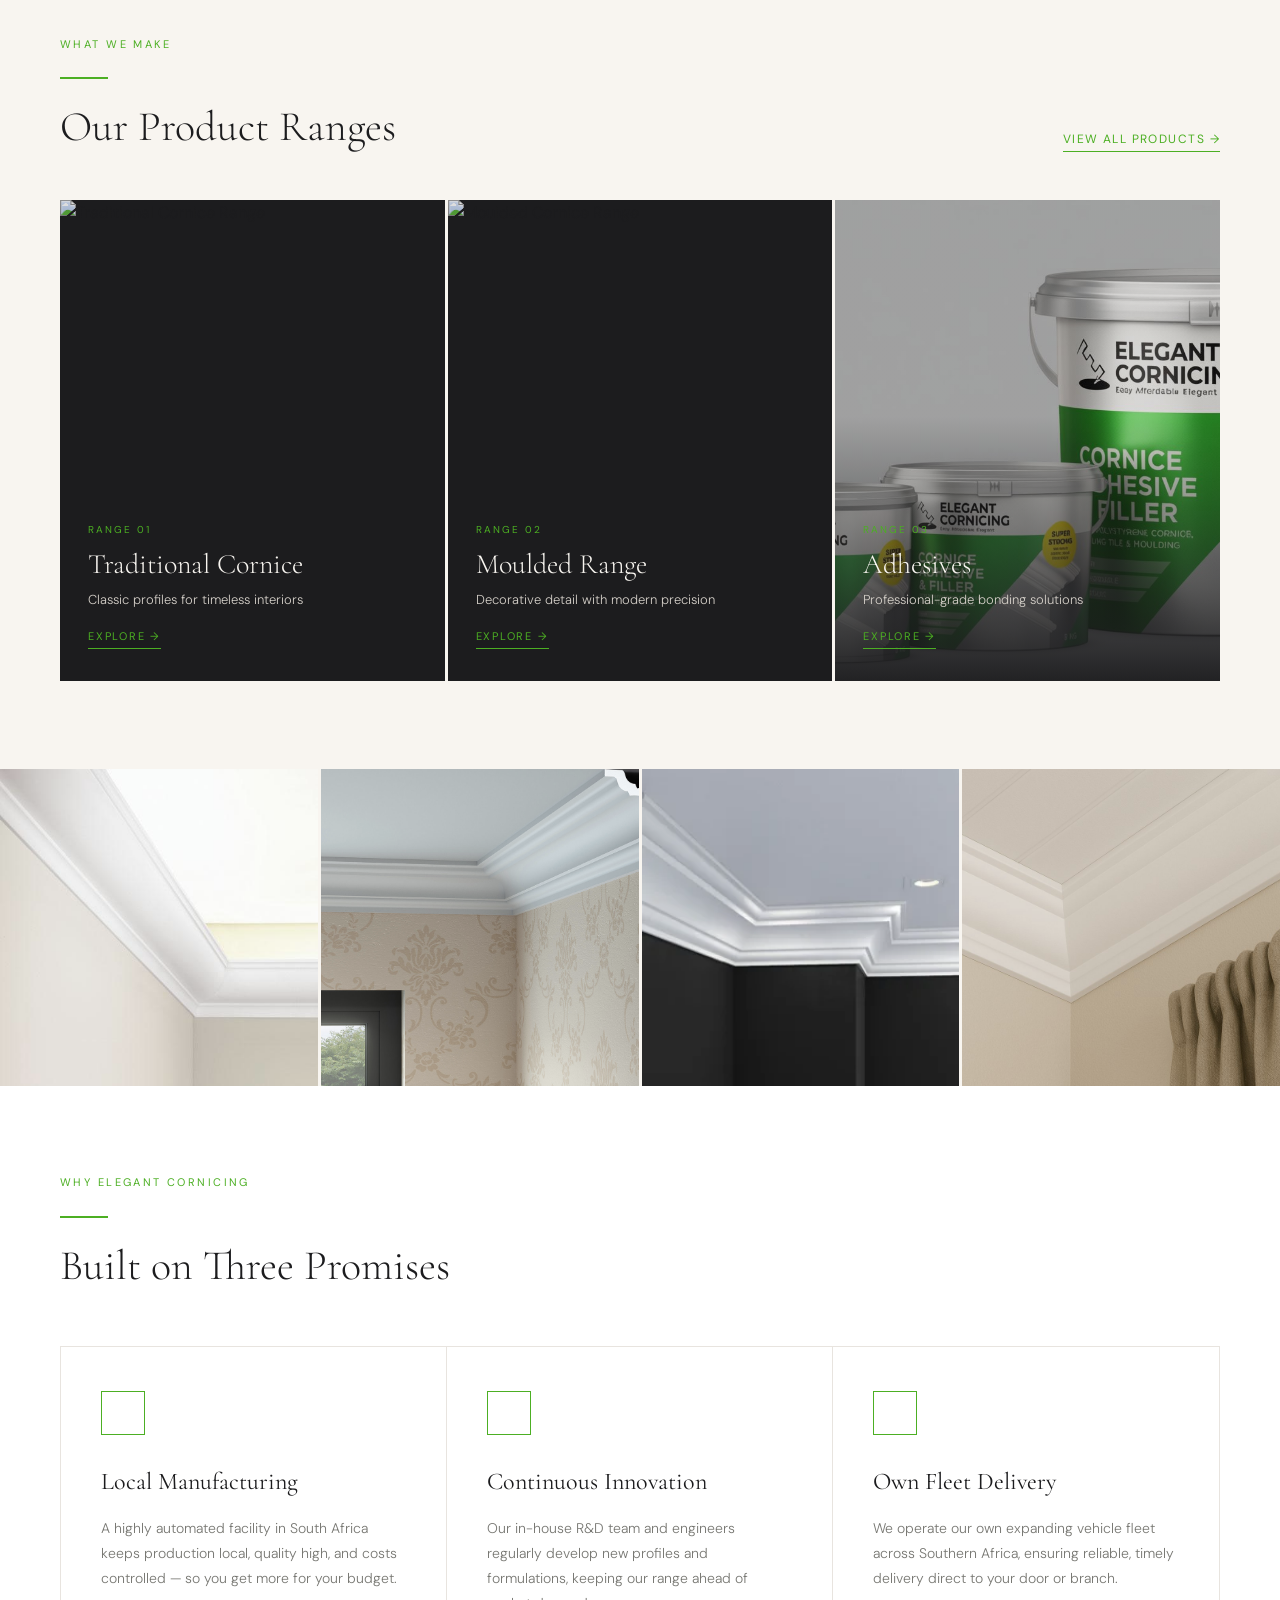
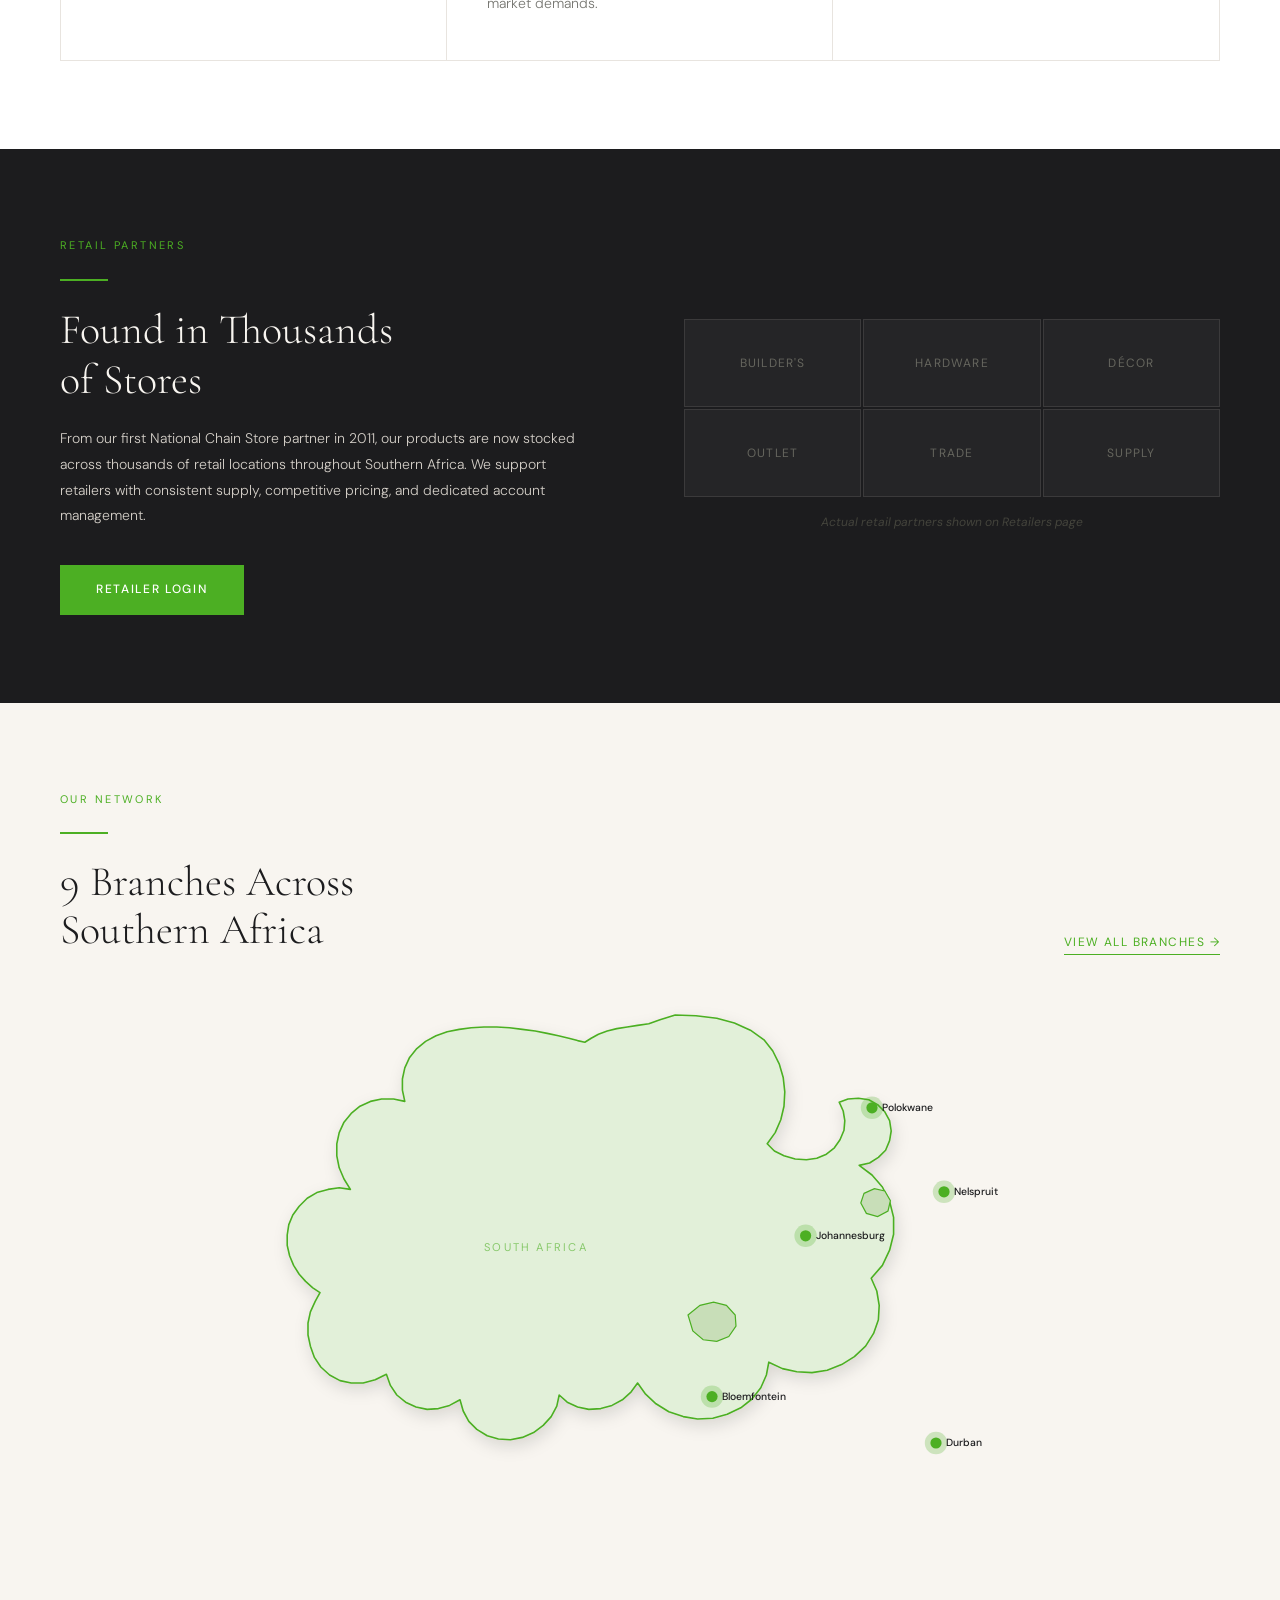
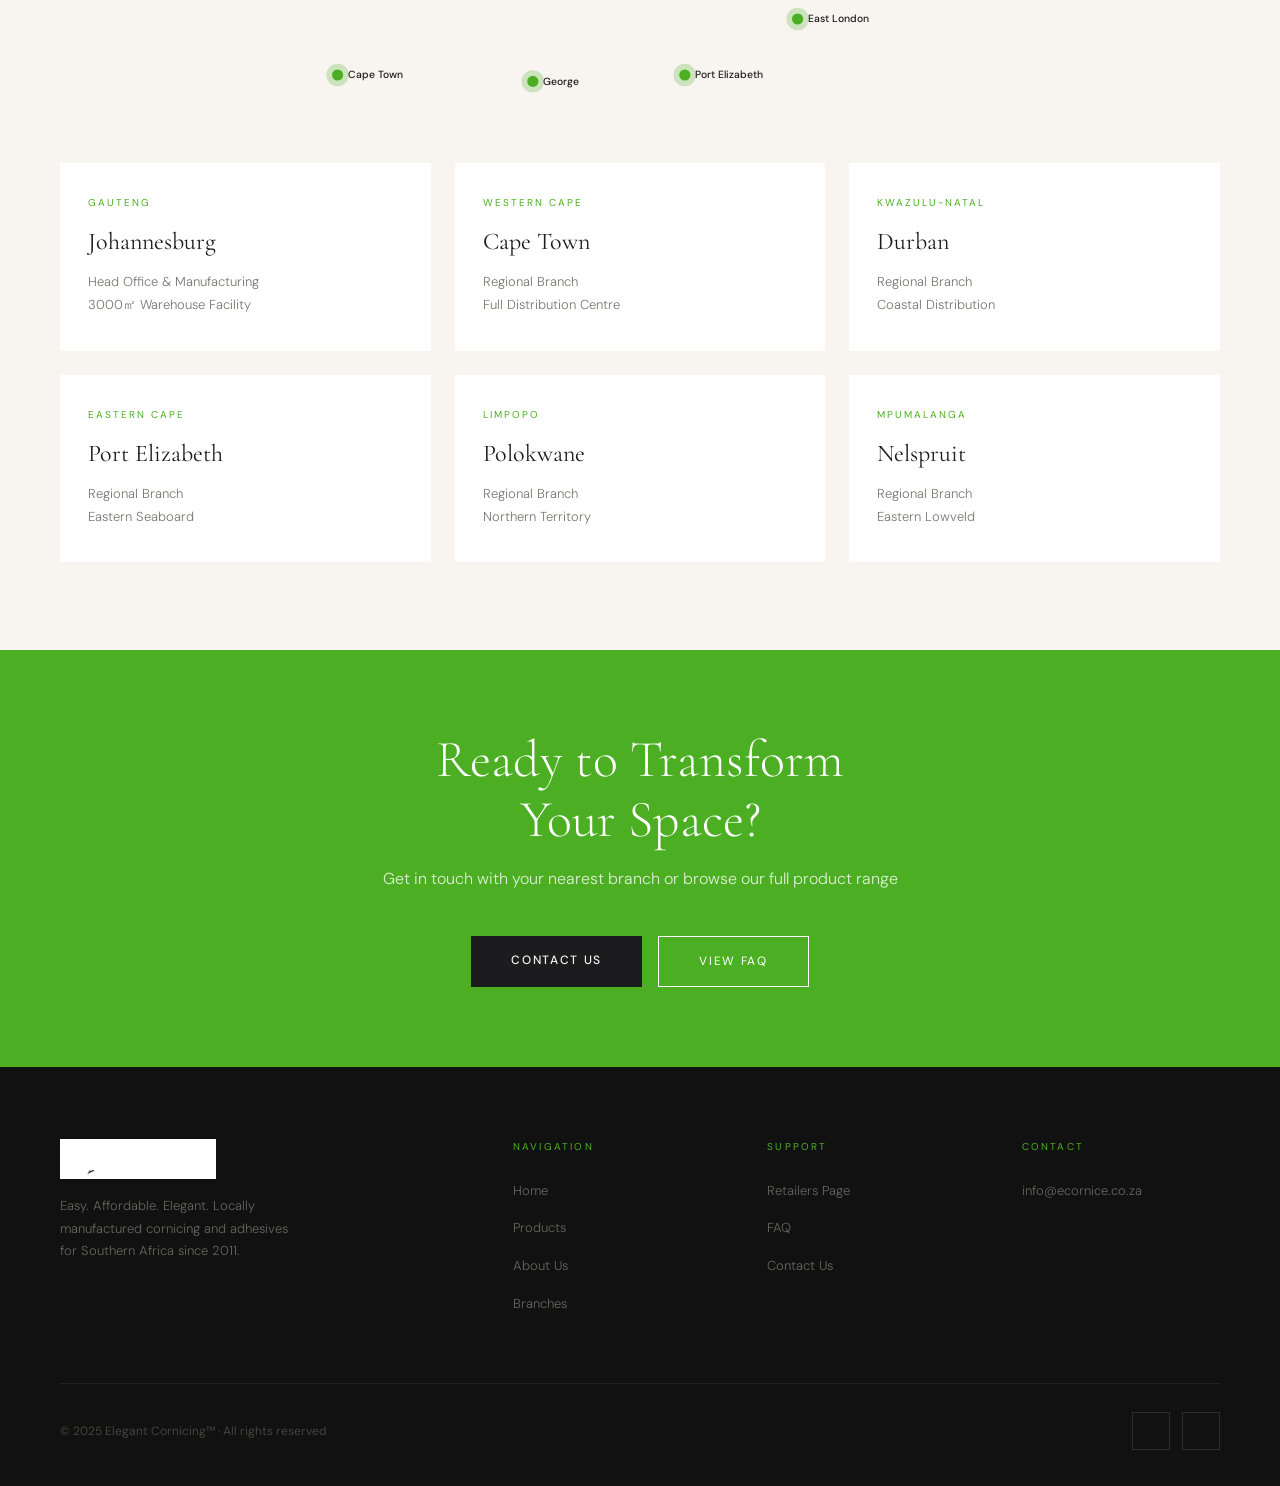
==== commit 0676ce12: "Add files via upload" ====
--- a/index.html
+++ b/index.html
@@ -166,7 +166,7 @@
       .products-header, .branches-header { flex-direction: column; align-items: flex-start; gap: 16px; }
     }
   </style>
-  <link rel="stylesheet" href="style.css?v=4" />
+  <link rel="stylesheet" href="style.css?v=5" />
 </head>
 <body>
 
--- a/style.css
+++ b/style.css
@@ -252,6 +252,7 @@
   height: 46px;
   width: auto;
   display: block;
+  filter: none;
   transition: opacity 0.2s;
 }
 .ec-logo-img:hover { opacity: 0.85; }
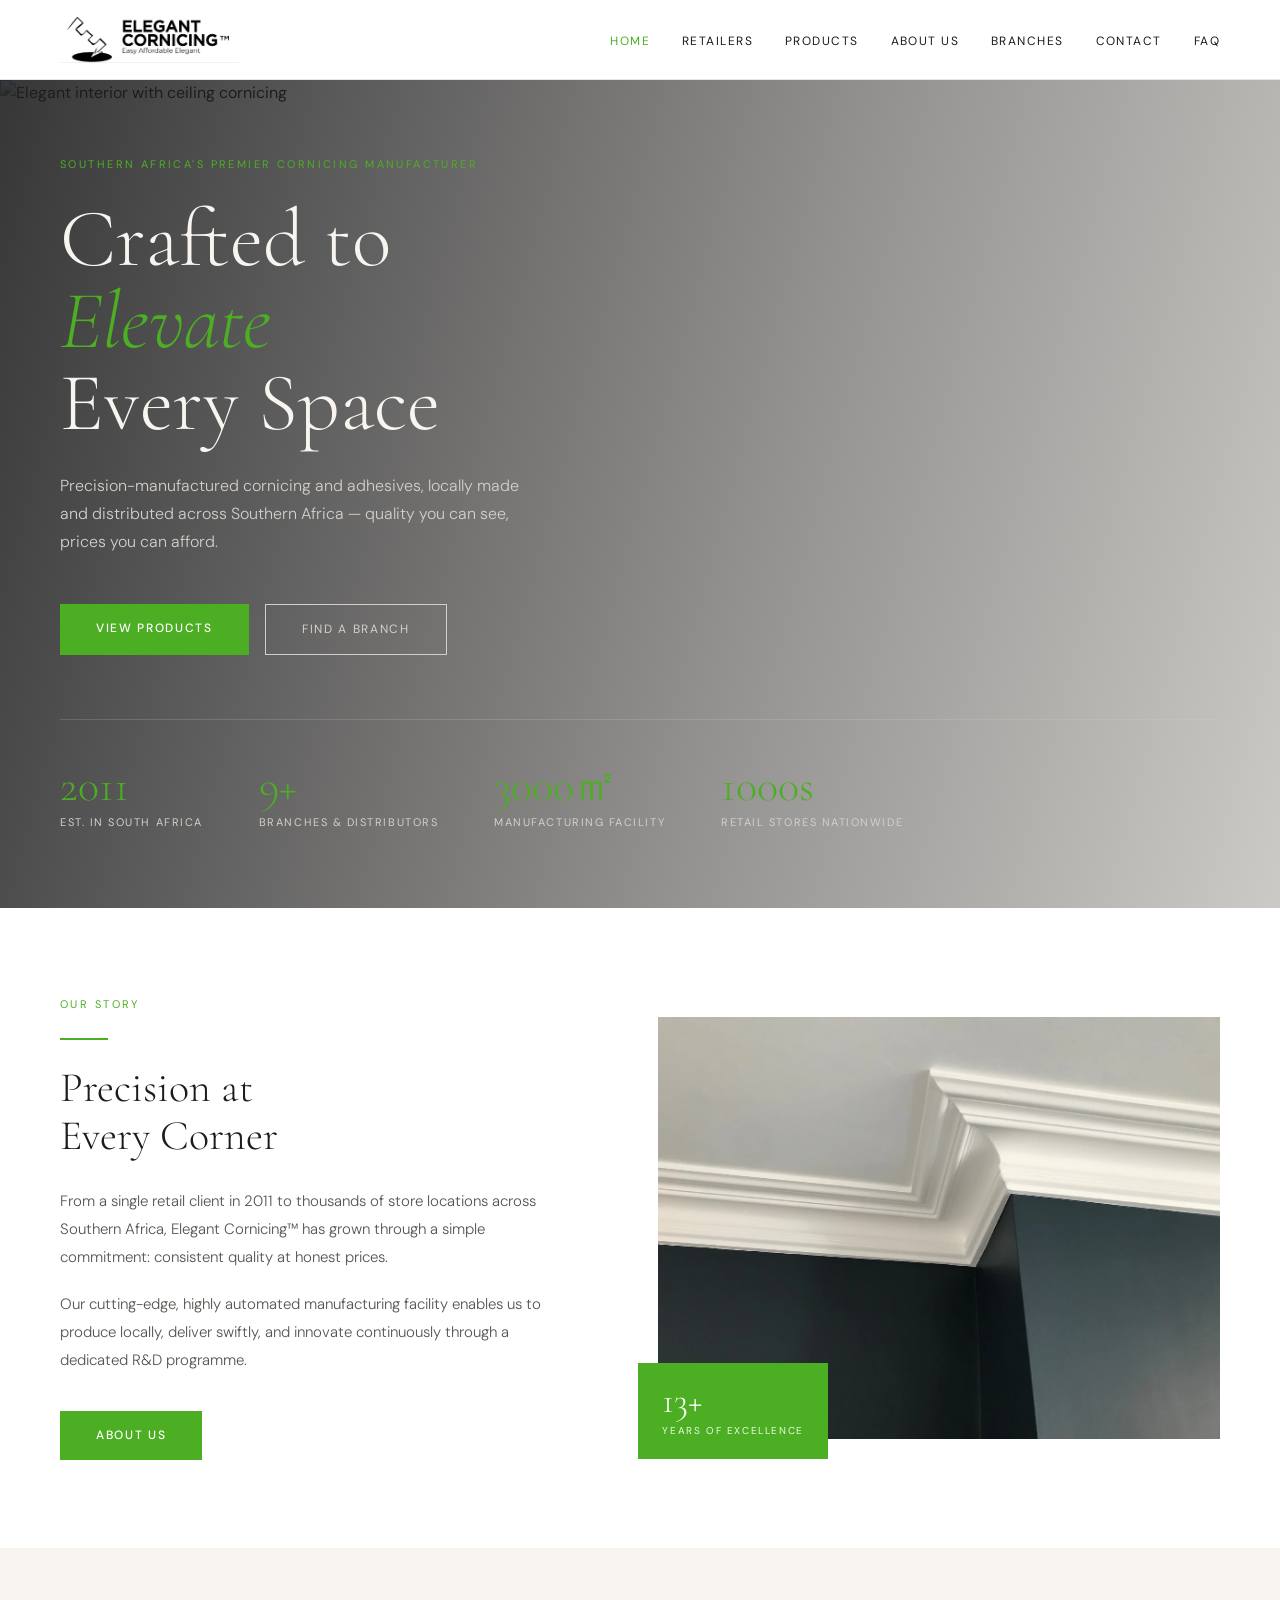
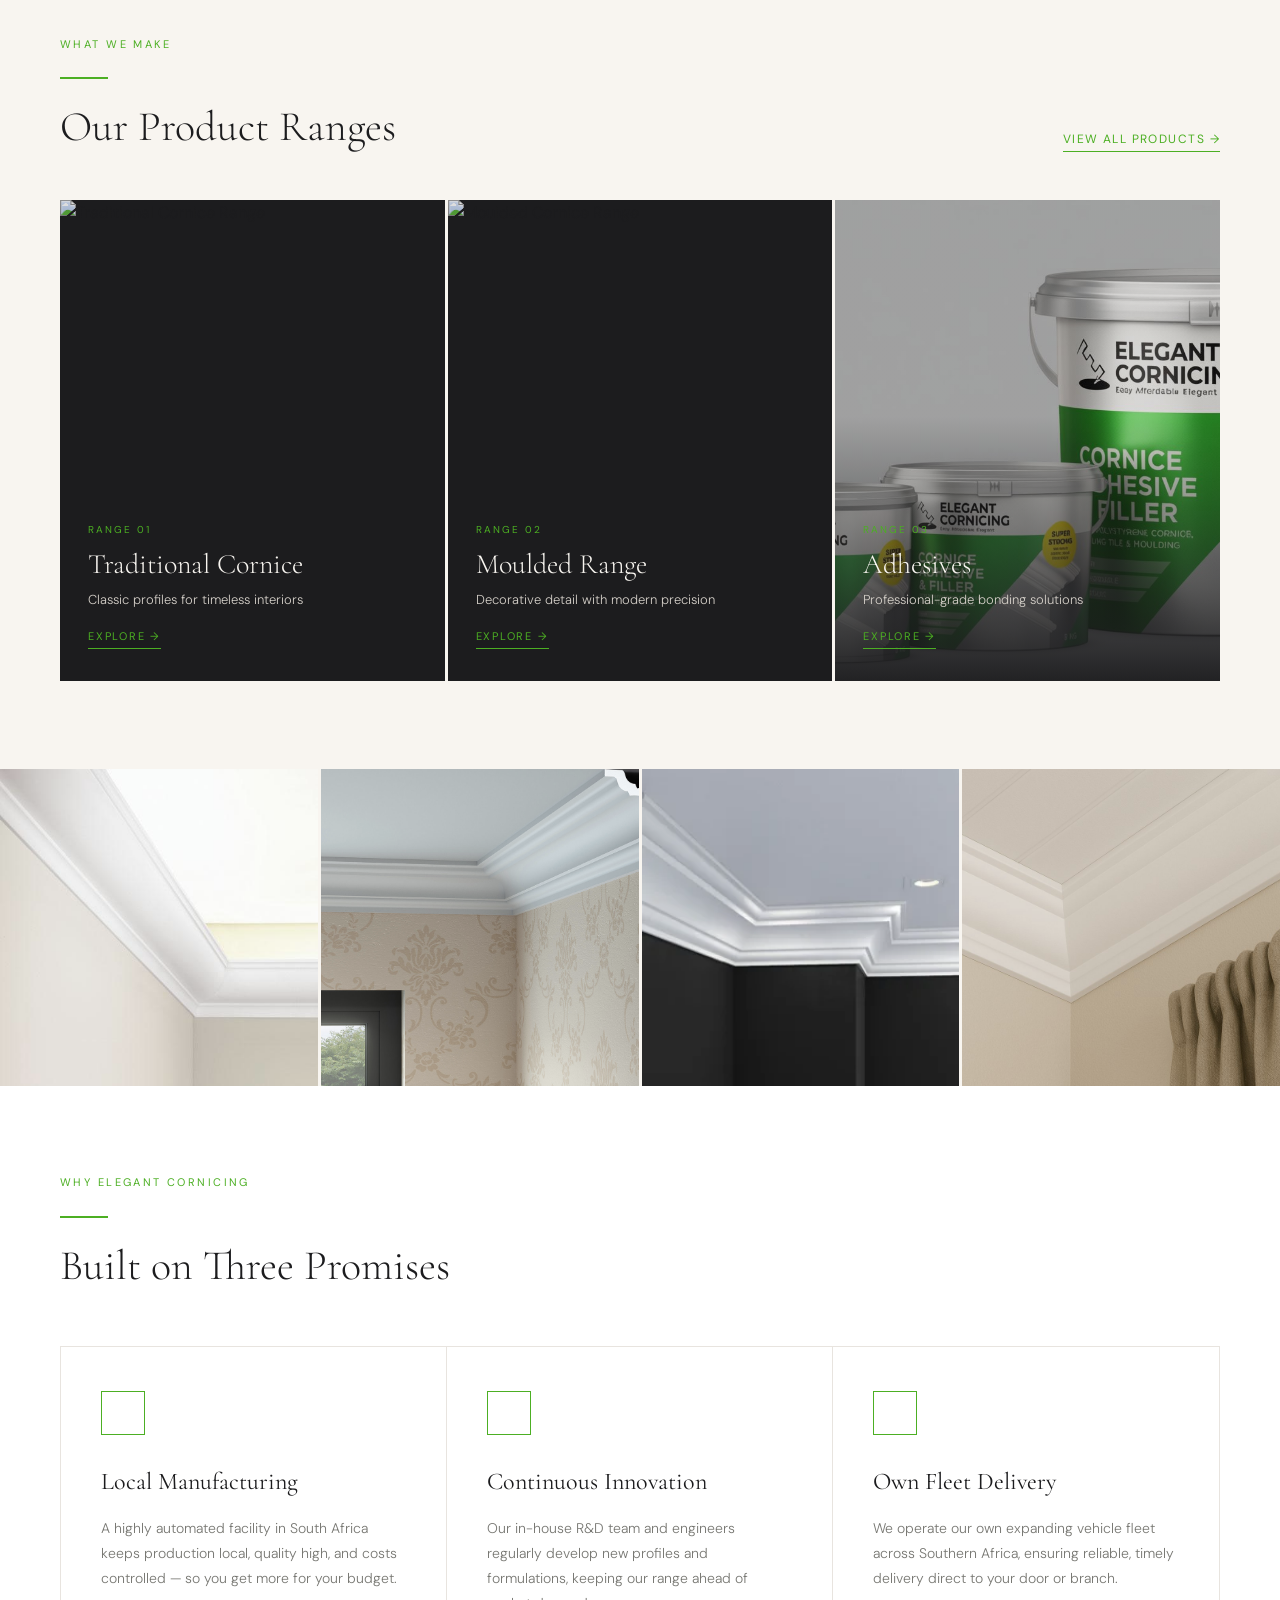
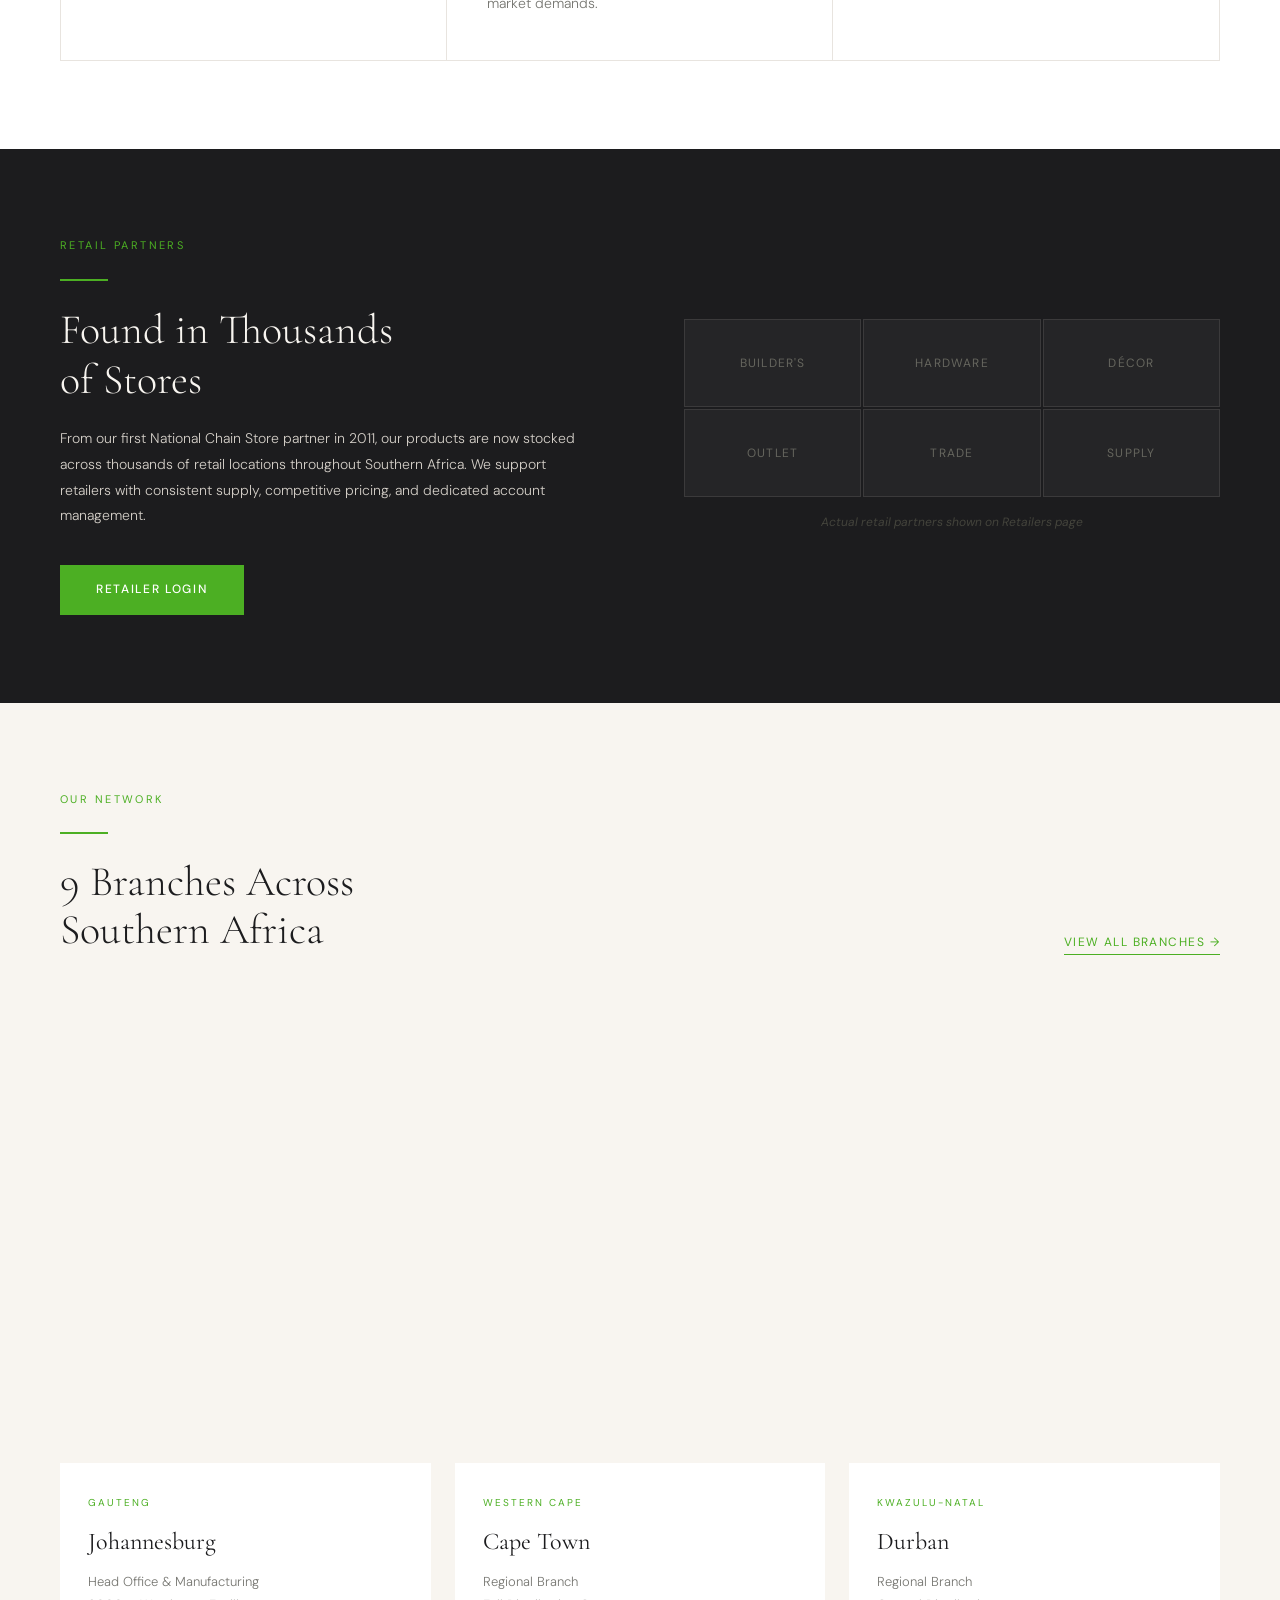
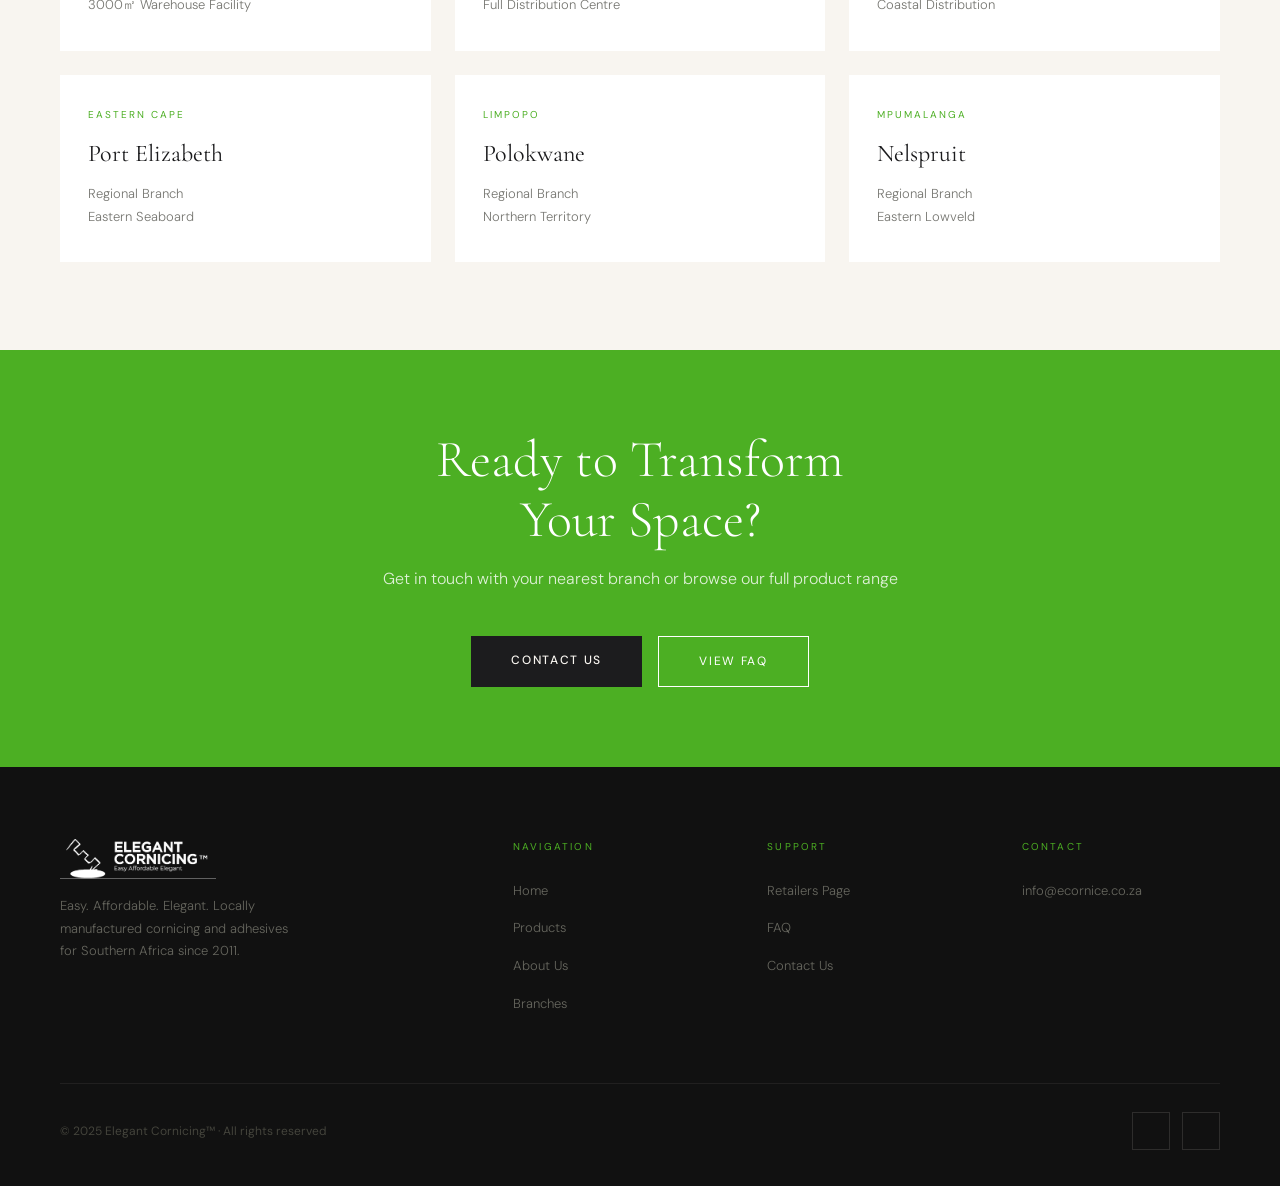
==== commit aaf3febf: "Add files via upload" ====
--- a/index.html
+++ b/index.html
@@ -172,7 +172,7 @@
 
   <!-- NAV -->
   <nav class="ec-nav">
-    <a href="#" class="ec-logo">Elegant <span>Cornicing</span>™</a>
+    <a href="index.html" class="ec-logo"><img src="logo.png" alt="Elegant Cornicing™" class="ec-logo-img" /></a>
     <ul class="ec-nav-links">
       <li><a href="#" class="active">Home</a></li>
       <li><a href="retailers.html">Retailers</a></li>
@@ -384,44 +384,51 @@
         </div>
         <a href="branches.html" class="link-green">View all branches →</a>
       </div>
-      <div class="branches-map-wrap" style="max-width:800px;margin:0 auto 40px;">
-        <svg viewBox="0 0 1000 900" xmlns="http://www.w3.org/2000/svg" style="width:100%;height:auto;display:block;">
-          <defs><filter id="ms"><feDropShadow dx="3" dy="8" stdDeviation="10" flood-color="rgba(0,0,0,0.12)"/></filter></defs>
-          <g filter="url(#ms)">
-            <path fill="#E2F0D9" stroke="#4CAF23" stroke-width="2" stroke-linejoin="round" d="M 544,15 L 570,16 L 596,19 L 618,25 L 638,34 L 655,46 L 666,60 L 674,76 L 679,93 L 681,111 L 680,129 L 676,146 L 669,162 L 659,176 L 668,185 L 680,191 L 694,195 L 708,196 L 721,194 L 733,189 L 743,181 L 750,171 L 755,159 L 756,147 L 754,135 L 749,124 L 760,120 L 773,119 L 786,121 L 797,127 L 806,136 L 812,147 L 814,160 L 812,172 L 807,184 L 798,193 L 787,200 L 774,203 L 790,215 L 803,230 L 812,248 L 817,268 L 817,289 L 812,309 L 803,328 L 789,344 L 796,360 L 799,378 L 798,396 L 792,413 L 782,429 L 768,442 L 752,452 L 734,459 L 715,462 L 696,461 L 678,457 L 661,449 L 658,465 L 651,481 L 640,495 L 626,506 L 609,514 L 591,519 L 572,520 L 554,517 L 536,511 L 520,501 L 507,489 L 497,475 L 489,486 L 478,496 L 465,503 L 451,507 L 436,508 L 422,505 L 409,499 L 399,490 L 396,504 L 389,517 L 379,528 L 367,537 L 353,543 L 338,546 L 323,545 L 309,541 L 296,533 L 286,523 L 279,510 L 275,496 L 262,503 L 248,507 L 234,508 L 220,505 L 207,499 L 196,490 L 188,478 L 183,464 L 169,471 L 154,475 L 139,475 L 125,472 L 112,465 L 101,455 L 93,443 L 88,429 L 85,415 L 85,400 L 88,386 L 94,373 L 100,362 L 91,356 L 82,348 L 74,339 L 67,328 L 62,316 L 59,303 L 59,290 L 61,277 L 66,265 L 74,254 L 84,244 L 96,237 L 110,233 L 124,231 L 138,233 L 130,220 L 124,206 L 121,191 L 121,176 L 124,162 L 130,149 L 139,138 L 150,129 L 163,123 L 177,120 L 192,120 L 206,123 L 203,109 L 203,95 L 206,81 L 212,68 L 221,57 L 232,48 L 245,41 L 259,36 L 274,33 L 289,31 L 305,30 L 321,30 L 337,31 L 353,33 L 369,35 L 384,38 L 398,41 L 411,44 L 422,47 L 431,49 L 439,44 L 448,39 L 459,35 L 471,32 L 484,30 L 497,28 L 511,26 L 525,21 Z"/>
-            <path fill="#C8DEB8" stroke="#4CAF23" stroke-width="1.5" d="M 560,390 L 575,378 L 592,374 L 608,378 L 619,390 L 620,404 L 611,417 L 596,423 L 579,421 L 566,410 Z"/>
-            <path fill="#C8DEB8" stroke="#4CAF23" stroke-width="1.5" d="M 780,238 L 793,232 L 806,235 L 813,247 L 810,260 L 797,267 L 783,263 L 776,250 Z"/>
-          </g>
-          <text x="370" y="310" font-family="DM Sans,sans-serif" font-size="14" fill="#4CAF23" letter-spacing="0.2em" opacity="0.6" text-anchor="middle">SOUTH AFRICA</text>
-          <!-- Pins -->
-          <g style="cursor:pointer" onclick="window.location='branches.html'">
-            <circle cx="707" cy="291" r="14" fill="#4CAF23" opacity="0.25"/><circle cx="707" cy="291" r="7" fill="#4CAF23"/><text x="720" y="295" font-family="DM Sans,sans-serif" font-size="13" fill="#1C1C1E" font-weight="500">Johannesburg</text>
-          </g>
-          <g style="cursor:pointer" onclick="window.location='branches.html'">
-            <circle cx="790" cy="131" r="14" fill="#4CAF23" opacity="0.25"/><circle cx="790" cy="131" r="7" fill="#4CAF23"/><text x="803" y="135" font-family="DM Sans,sans-serif" font-size="13" fill="#1C1C1E" font-weight="500">Polokwane</text>
-          </g>
-          <g style="cursor:pointer" onclick="window.location='branches.html'">
-            <circle cx="880" cy="236" r="14" fill="#4CAF23" opacity="0.25"/><circle cx="880" cy="236" r="7" fill="#4CAF23"/><text x="893" y="240" font-family="DM Sans,sans-serif" font-size="13" fill="#1C1C1E" font-weight="500">Nelspruit</text>
-          </g>
-          <g style="cursor:pointer" onclick="window.location='branches.html'">
-            <circle cx="870" cy="550" r="14" fill="#4CAF23" opacity="0.25"/><circle cx="870" cy="550" r="7" fill="#4CAF23"/><text x="883" y="554" font-family="DM Sans,sans-serif" font-size="13" fill="#1C1C1E" font-weight="500">Durban</text>
-          </g>
-          <g style="cursor:pointer" onclick="window.location='branches.html'">
-            <circle cx="590" cy="492" r="14" fill="#4CAF23" opacity="0.25"/><circle cx="590" cy="492" r="7" fill="#4CAF23"/><text x="603" y="496" font-family="DM Sans,sans-serif" font-size="13" fill="#1C1C1E" font-weight="500">Bloemfontein</text>
-          </g>
-          <g style="cursor:pointer" onclick="window.location='branches.html'">
-            <circle cx="697" cy="770" r="14" fill="#4CAF23" opacity="0.25"/><circle cx="697" cy="770" r="7" fill="#4CAF23"/><text x="710" y="774" font-family="DM Sans,sans-serif" font-size="13" fill="#1C1C1E" font-weight="500">East London</text>
-          </g>
-          <g style="cursor:pointer" onclick="window.location='branches.html'">
-            <circle cx="556" cy="840" r="14" fill="#4CAF23" opacity="0.25"/><circle cx="556" cy="840" r="7" fill="#4CAF23"/><text x="569" y="844" font-family="DM Sans,sans-serif" font-size="13" fill="#1C1C1E" font-weight="500">Port Elizabeth</text>
-          </g>
-          <g style="cursor:pointer" onclick="window.location='branches.html'">
-            <circle cx="366" cy="848" r="14" fill="#4CAF23" opacity="0.25"/><circle cx="366" cy="848" r="7" fill="#4CAF23"/><text x="379" y="852" font-family="DM Sans,sans-serif" font-size="13" fill="#1C1C1E" font-weight="500">George</text>
-          </g>
-          <g style="cursor:pointer" onclick="window.location='branches.html'">
-            <circle cx="122" cy="840" r="14" fill="#4CAF23" opacity="0.25"/><circle cx="122" cy="840" r="7" fill="#4CAF23"/><text x="135" y="844" font-family="DM Sans,sans-serif" font-size="13" fill="#1C1C1E" font-weight="500">Cape Town</text>
-          </g>
-        </svg>
+      <div style="max-width:800px;margin:0 auto 40px;">
+        <link rel="stylesheet" href="https://unpkg.com/leaflet@1.9.4/dist/leaflet.css" />
+        <div id="home-map" style="width:100%;height:420px;"></div>
+        <script src="https://unpkg.com/leaflet@1.9.4/dist/leaflet.js"></script>
+        <script>
+          (function(){
+            var map = L.map('home-map', {
+              center: [-28.8, 25.0],
+              zoom: 6,
+              zoomControl: false,
+              scrollWheelZoom: false,
+              dragging: false,
+              doubleClickZoom: false,
+              attributionControl: false
+            });
+            L.tileLayer('https://{s}.tile.openstreetmap.org/{z}/{x}/{y}.png', {
+              maxZoom: 8, minZoom: 5
+            }).addTo(map);
+            var greenIcon = L.divIcon({
+              className:'',
+              html:'<div style="width:14px;height:14px;background:#4CAF23;border-radius:50%;border:2px solid #fff;box-shadow:0 2px 4px rgba(0,0,0,0.3);cursor:pointer;"></div>',
+              iconSize:[14,14], iconAnchor:[7,7]
+            });
+            var branches = [
+              {lat:-26.2041,lng:28.0473,name:'Johannesburg'},
+              {lat:-33.9249,lng:18.4241,name:'Cape Town'},
+              {lat:-29.8587,lng:31.0218,name:'Durban'},
+              {lat:-33.9608,lng:25.6022,name:'Port Elizabeth'},
+              {lat:-23.9045,lng:29.4689,name:'Polokwane'},
+              {lat:-25.4753,lng:30.9694,name:'Nelspruit'},
+              {lat:-29.1210,lng:26.2140,name:'Bloemfontein'},
+              {lat:-32.9975,lng:27.9116,name:'East London'},
+              {lat:-33.9646,lng:22.4617,name:'George'}
+            ];
+            branches.forEach(function(b){
+              L.marker([b.lat, b.lng], {icon: greenIcon})
+                .addTo(map)
+                .on('click', function(){ window.location='branches.html'; });
+            });
+            document.getElementById('home-map').style.cursor='pointer';
+            document.getElementById('home-map').addEventListener('click', function(){
+              window.location='branches.html';
+            });
+          })();
+        </script>
       </div>
       <div class="branches-grid">
         <div class="branch-card">
@@ -472,7 +479,7 @@
   <footer class="ec-footer">
     <div class="footer-top">
       <div>
-        <div class="footer-logo"><img src="logo.png" alt="Elegant Cornicing™" style="height:40px;width:auto;filter:invert(1) brightness(2);display:block;margin-bottom:4px;mix-blend-mode:normal;" /></div>
+        <div class="footer-logo"><img src="logo.png" alt="Elegant Cornicing™" style="height:40px;width:auto;display:block;margin-bottom:4px;filter:brightness(0) invert(1);" /></div>
         <p class="footer-tagline">Easy. Affordable. Elegant. Locally manufactured cornicing and adhesives for Southern Africa since 2011.</p>
       </div>
       <div>
--- a/style.css
+++ b/style.css
@@ -252,7 +252,6 @@
   height: 46px;
   width: auto;
   display: block;
-  filter: none;
   transition: opacity 0.2s;
 }
 .ec-logo-img:hover { opacity: 0.85; }
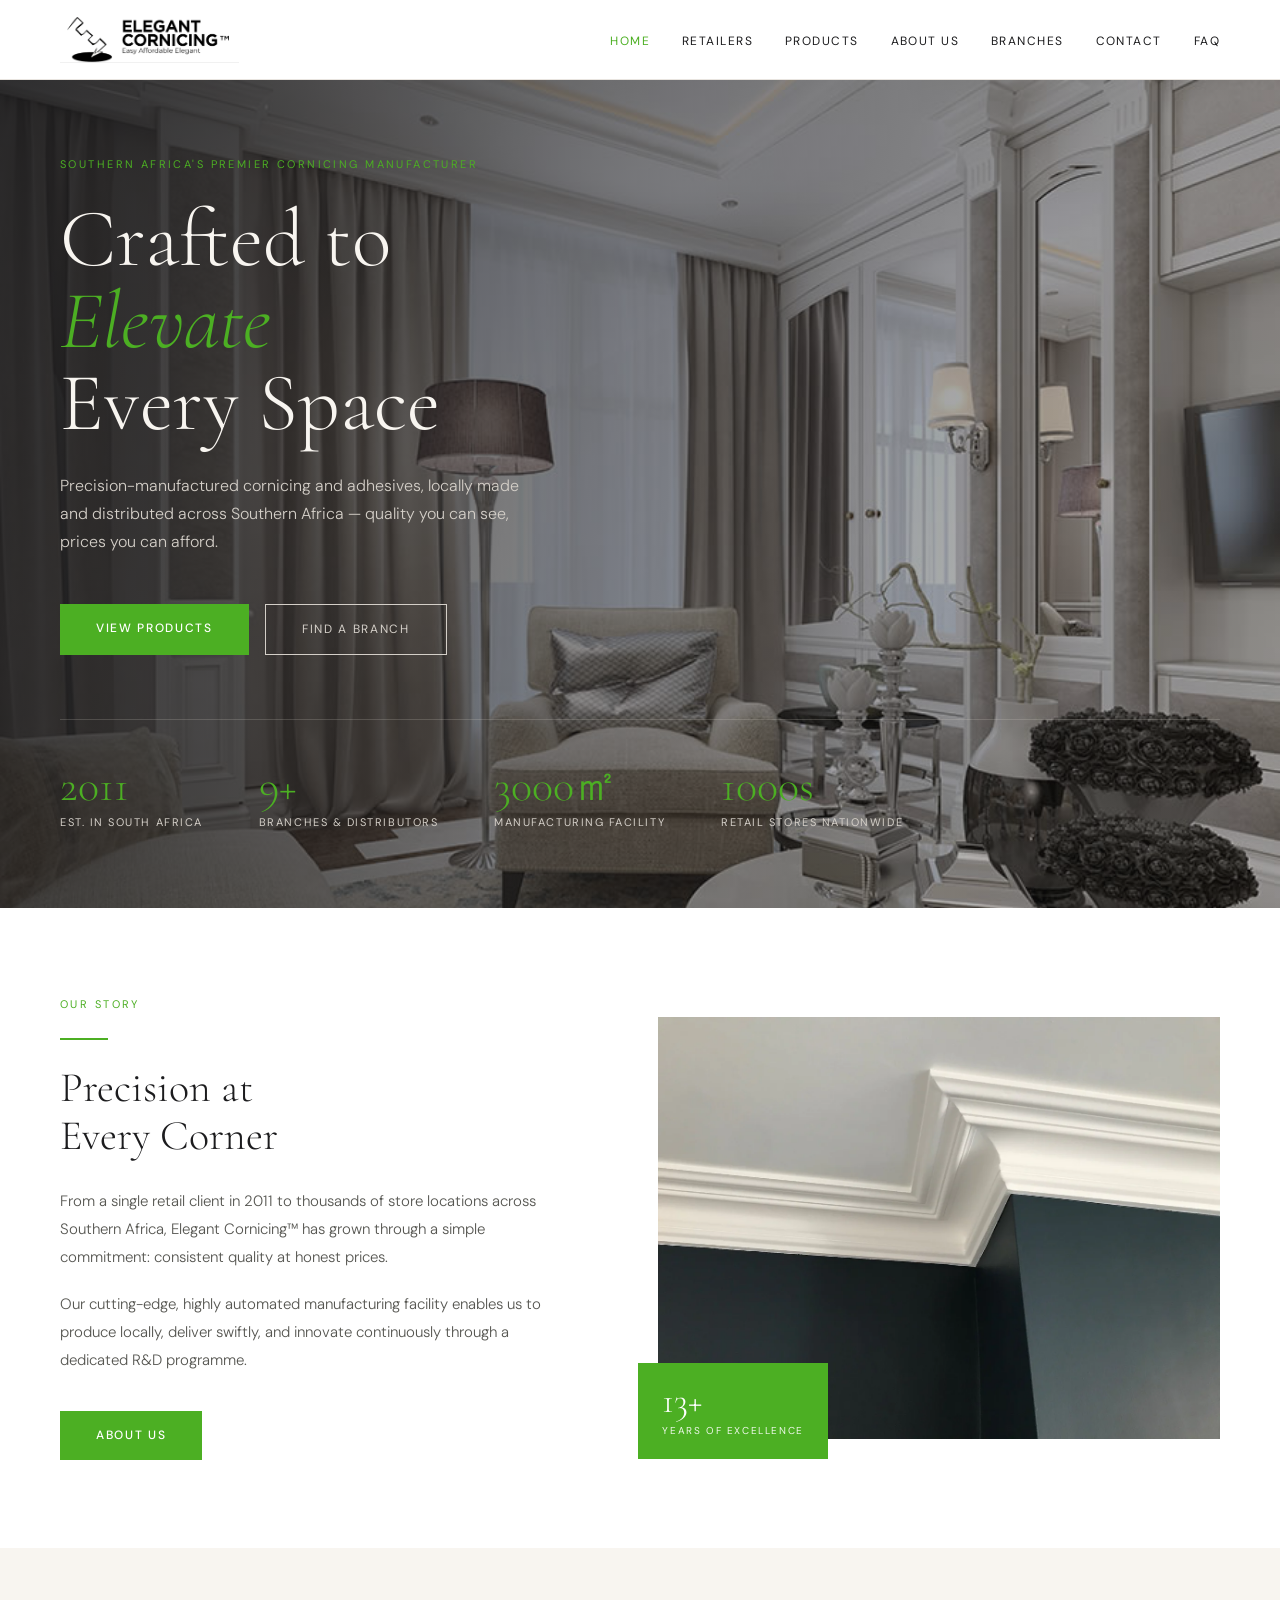
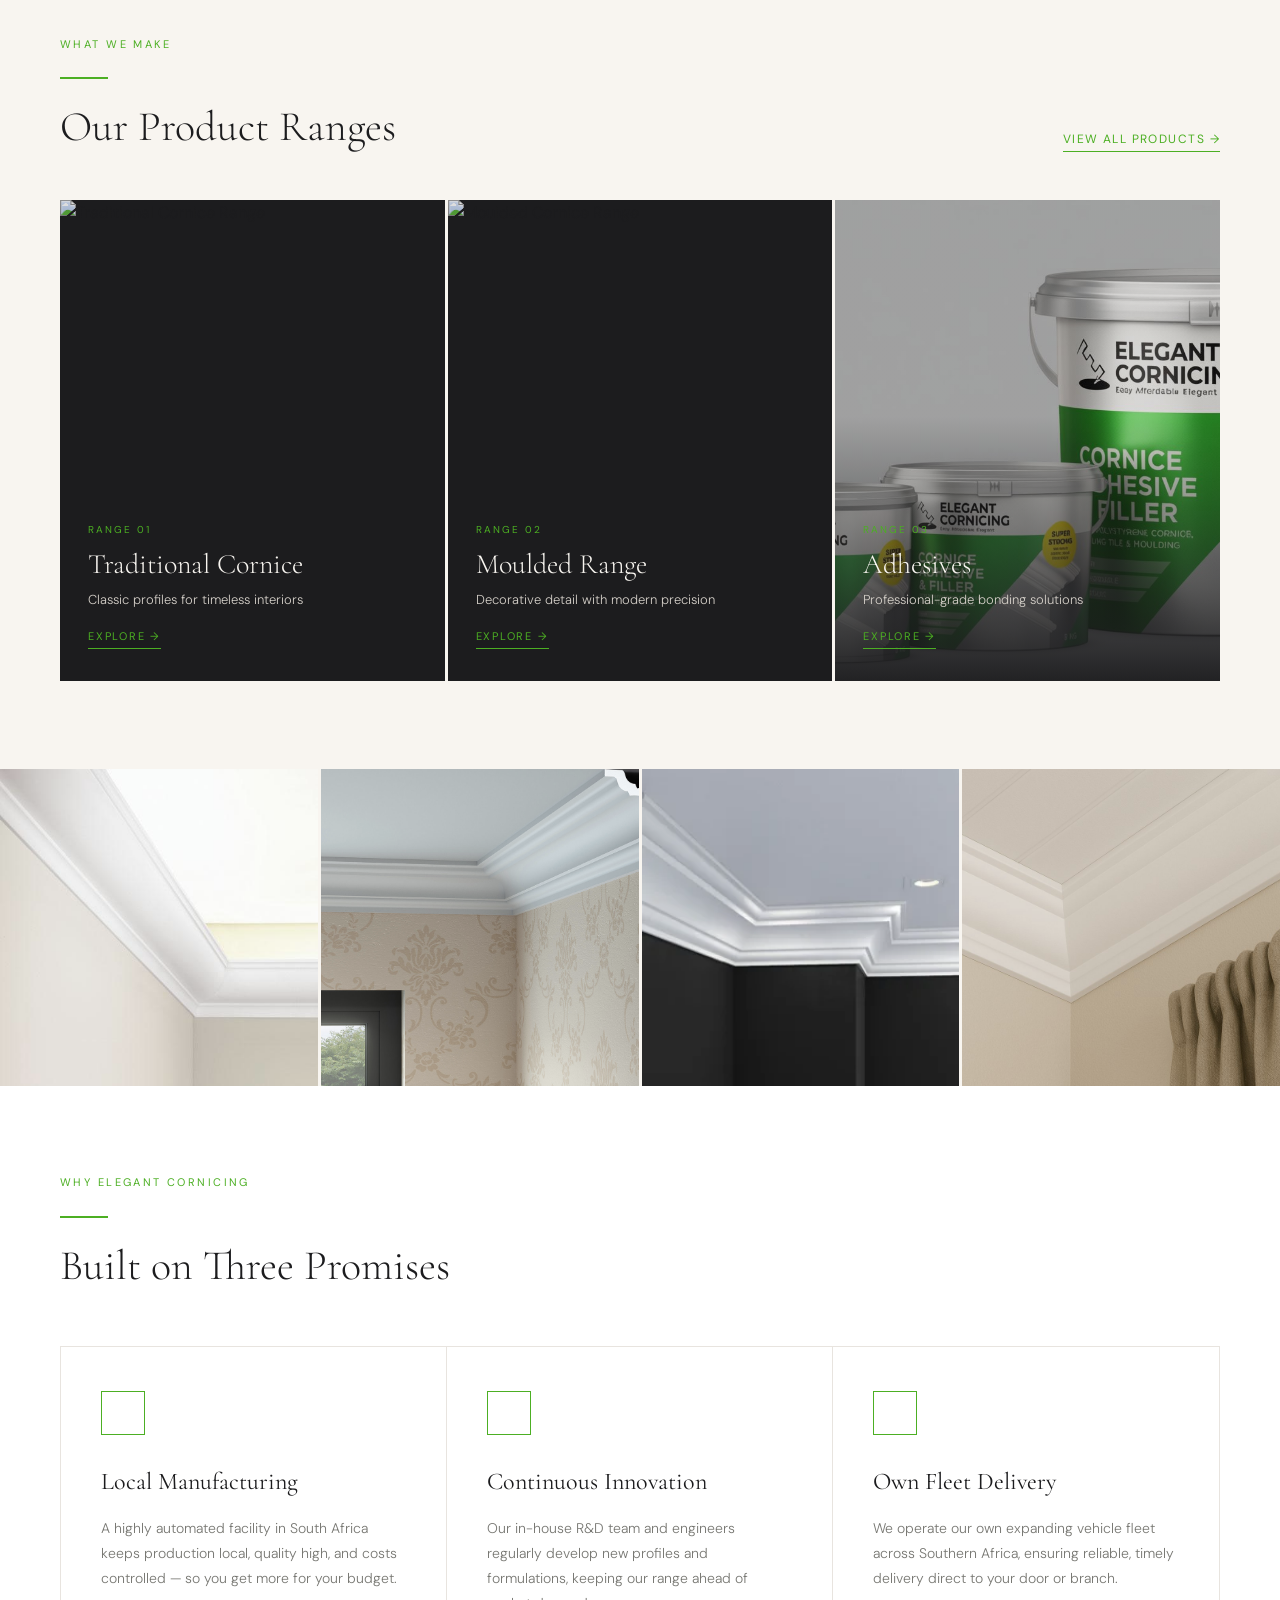
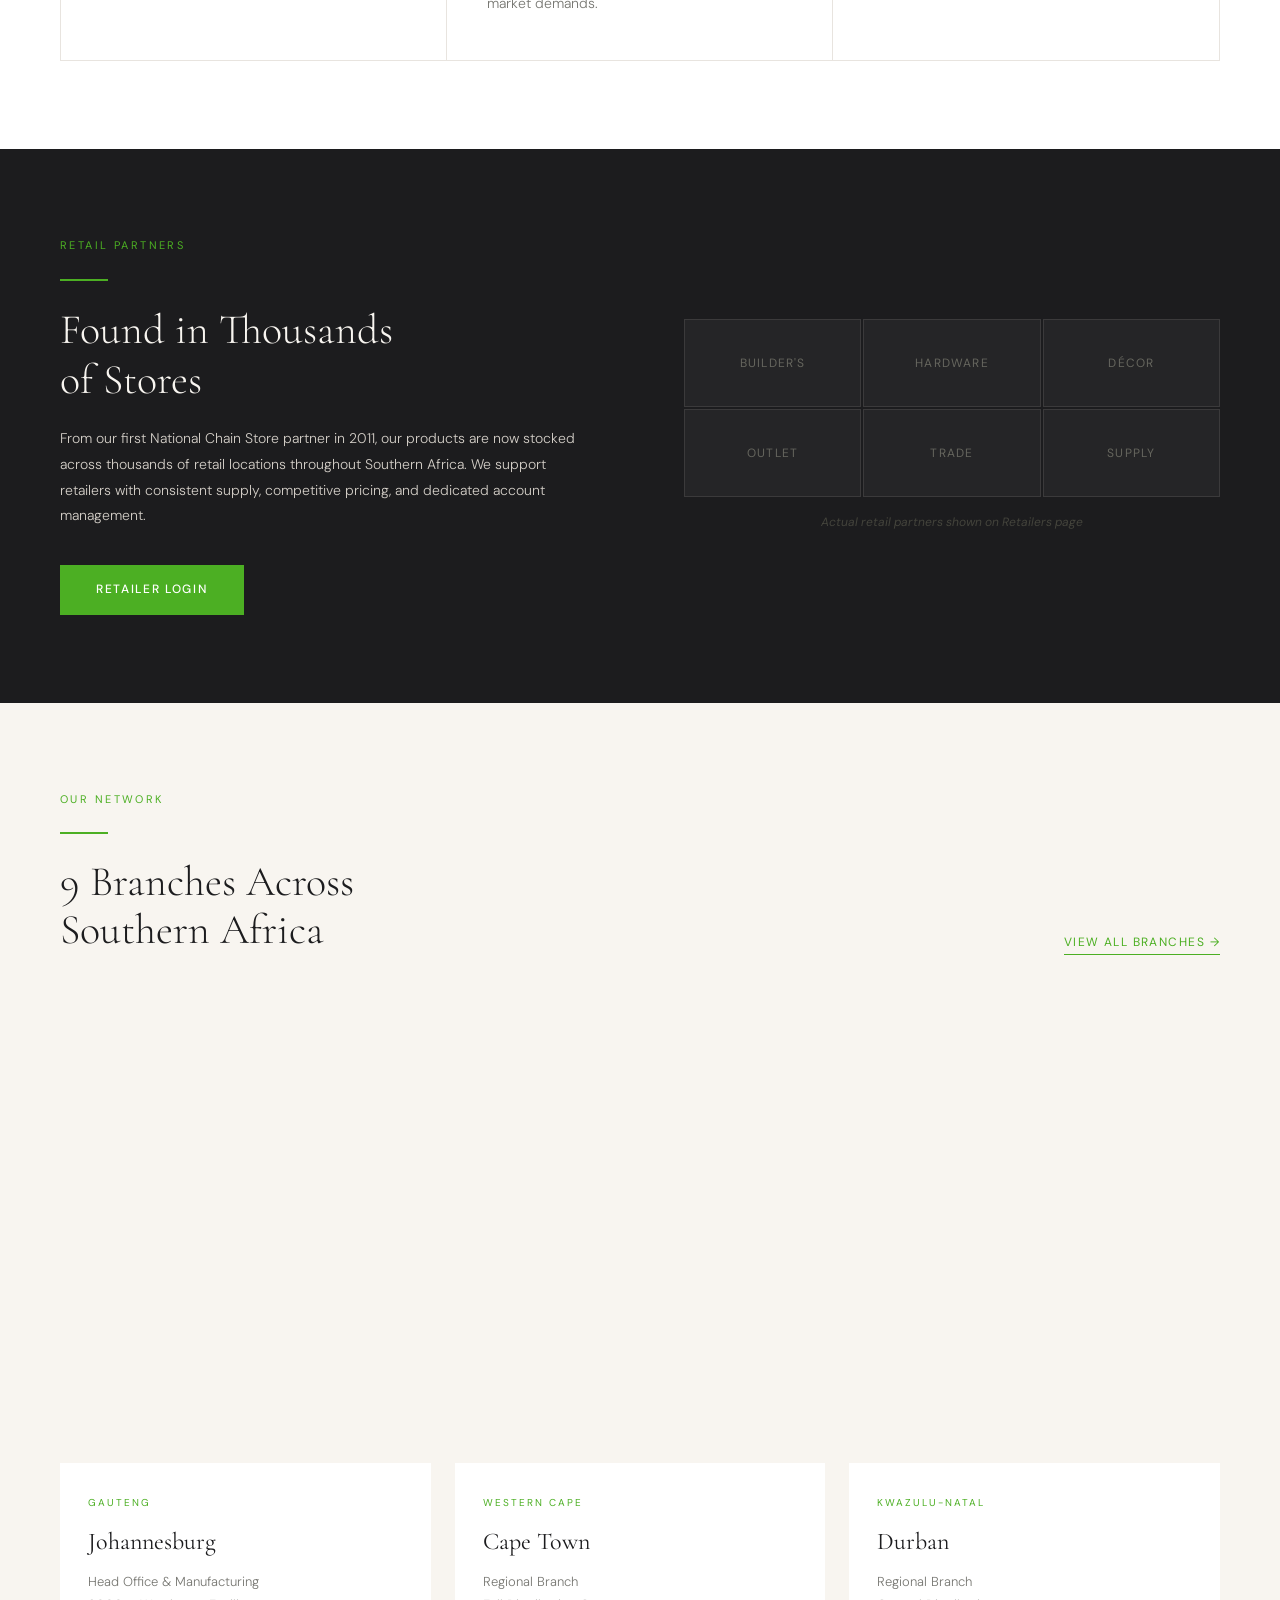
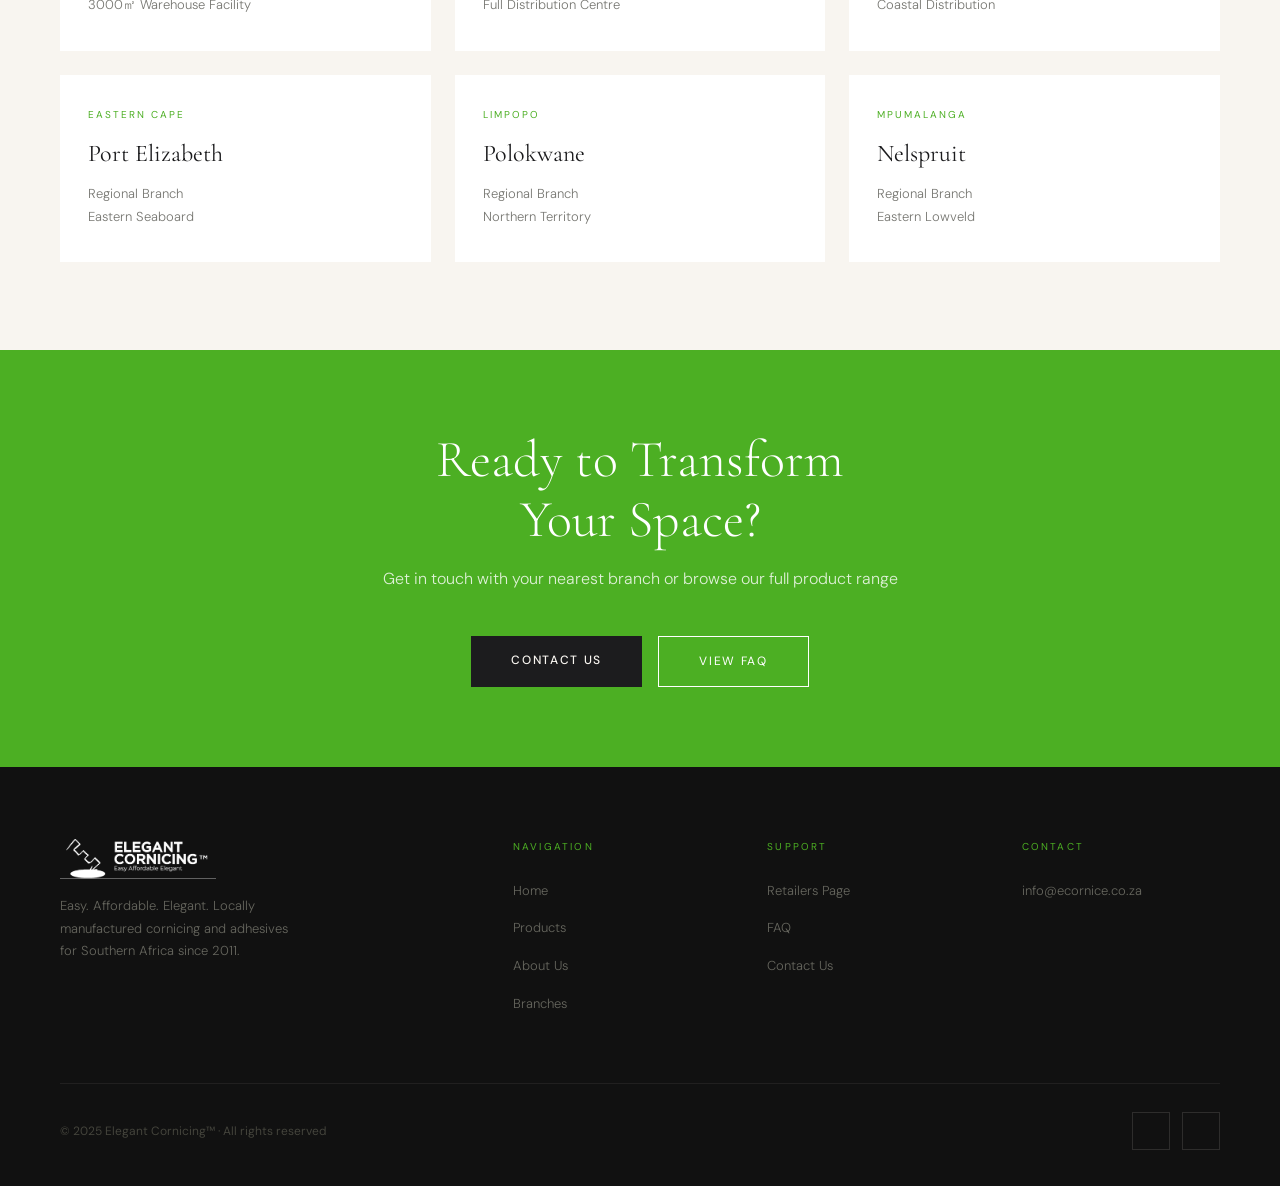
==== commit 873f6818: "Add files via upload" ====
--- a/index.html
+++ b/index.html
@@ -188,7 +188,7 @@
   <section class="ec-hero">
     <img
       class="ec-hero-img"
-      src="https://images.unsplash.com/photo-1600585154340-be6161a56a0c?w=1800&auto=format&fit=crop&q=80"
+      src="hero.jpg"
       alt="Elegant interior with ceiling cornicing"
     />
     <div class="ec-hero-overlay"></div>
